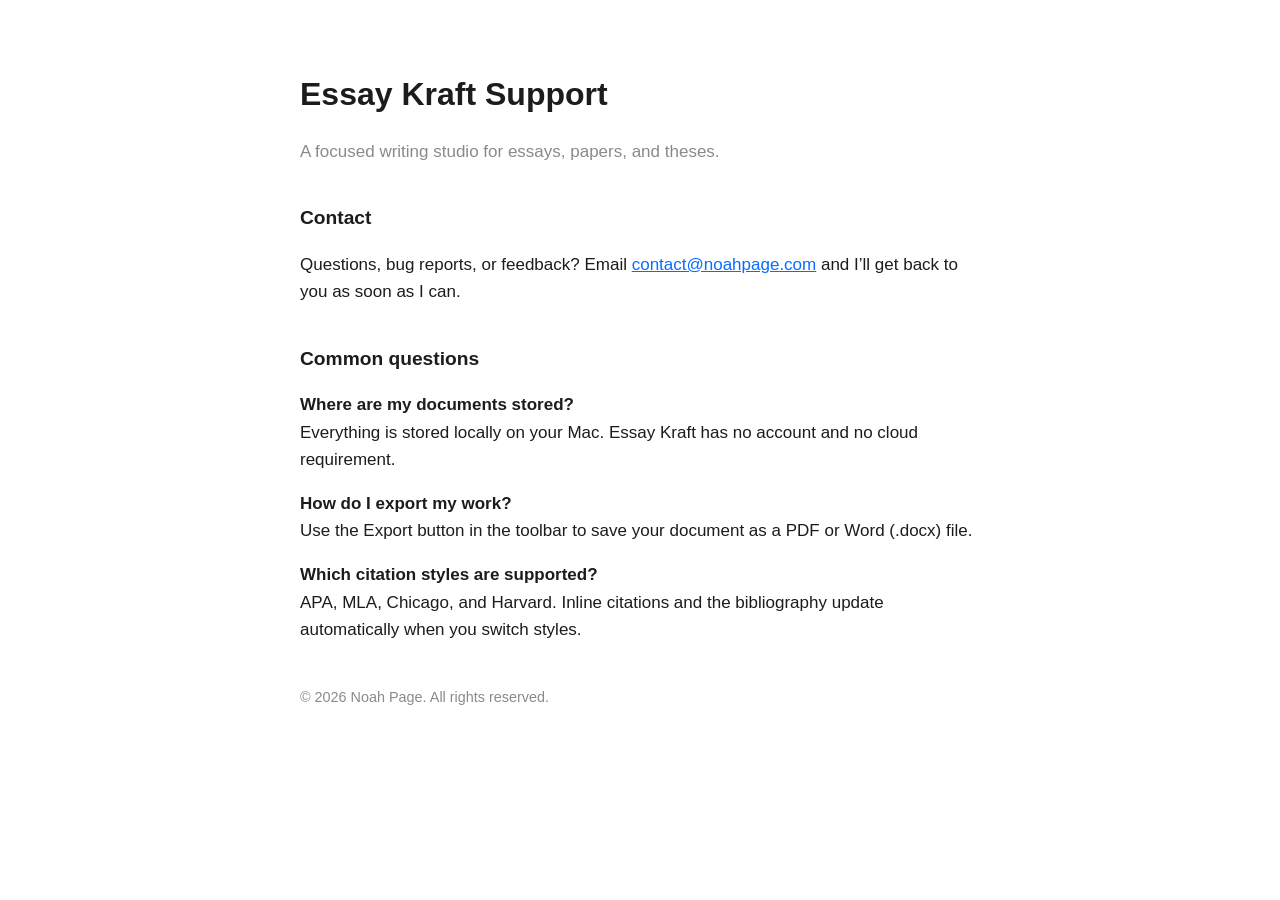
==== index.html @ b36d9c2e "Add files via upload" ====
<!doctype html>
<html lang="en">
<head>
<meta charset="utf-8">
<meta name="viewport" content="width=device-width, initial-scale=1">
<title>Essay Kraft Support</title>
<style>
  :root { color-scheme: light dark; }
  body {
    font: 17px/1.6 -apple-system, BlinkMacSystemFont, "Segoe UI", Roboto, Helvetica, Arial, sans-serif;
    max-width: 680px; margin: 0 auto; padding: 48px 24px; color: #1c1c1e;
  }
  @media (prefers-color-scheme: dark) { body { background: #1c1c1e; color: #f2f2f7; } a { color: #6db3ff; } }
  h1 { font-size: 2rem; margin-bottom: 0.25em; }
  h2 { font-size: 1.2rem; margin-top: 2em; }
  .muted { color: #8a8a8e; }
  a { color: #0a6cff; }
  footer { margin-top: 3em; font-size: 0.9rem; color: #8a8a8e; }
</style>
</head>
<body>
  <h1>Essay Kraft Support</h1>
  <p class="muted">A focused writing studio for essays, papers, and theses.</p>

  <h2>Contact</h2>
  <p>Questions, bug reports, or feedback? Email
    <a href="mailto:contact@noahpage.com">contact@noahpage.com</a>
    and I’ll get back to you as soon as I can.</p>

  <h2>Common questions</h2>
  <p><strong>Where are my documents stored?</strong><br>
    Everything is stored locally on your Mac. Essay Kraft has no account and no cloud requirement.</p>
  <p><strong>How do I export my work?</strong><br>
    Use the Export button in the toolbar to save your document as a PDF or Word (.docx) file.</p>
  <p><strong>Which citation styles are supported?</strong><br>
    APA, MLA, Chicago, and Harvard. Inline citations and the bibliography update automatically when you switch styles.</p>

  <footer>
    © 2026 Noah Page. All rights reserved.
  </footer>
</body>
</html>
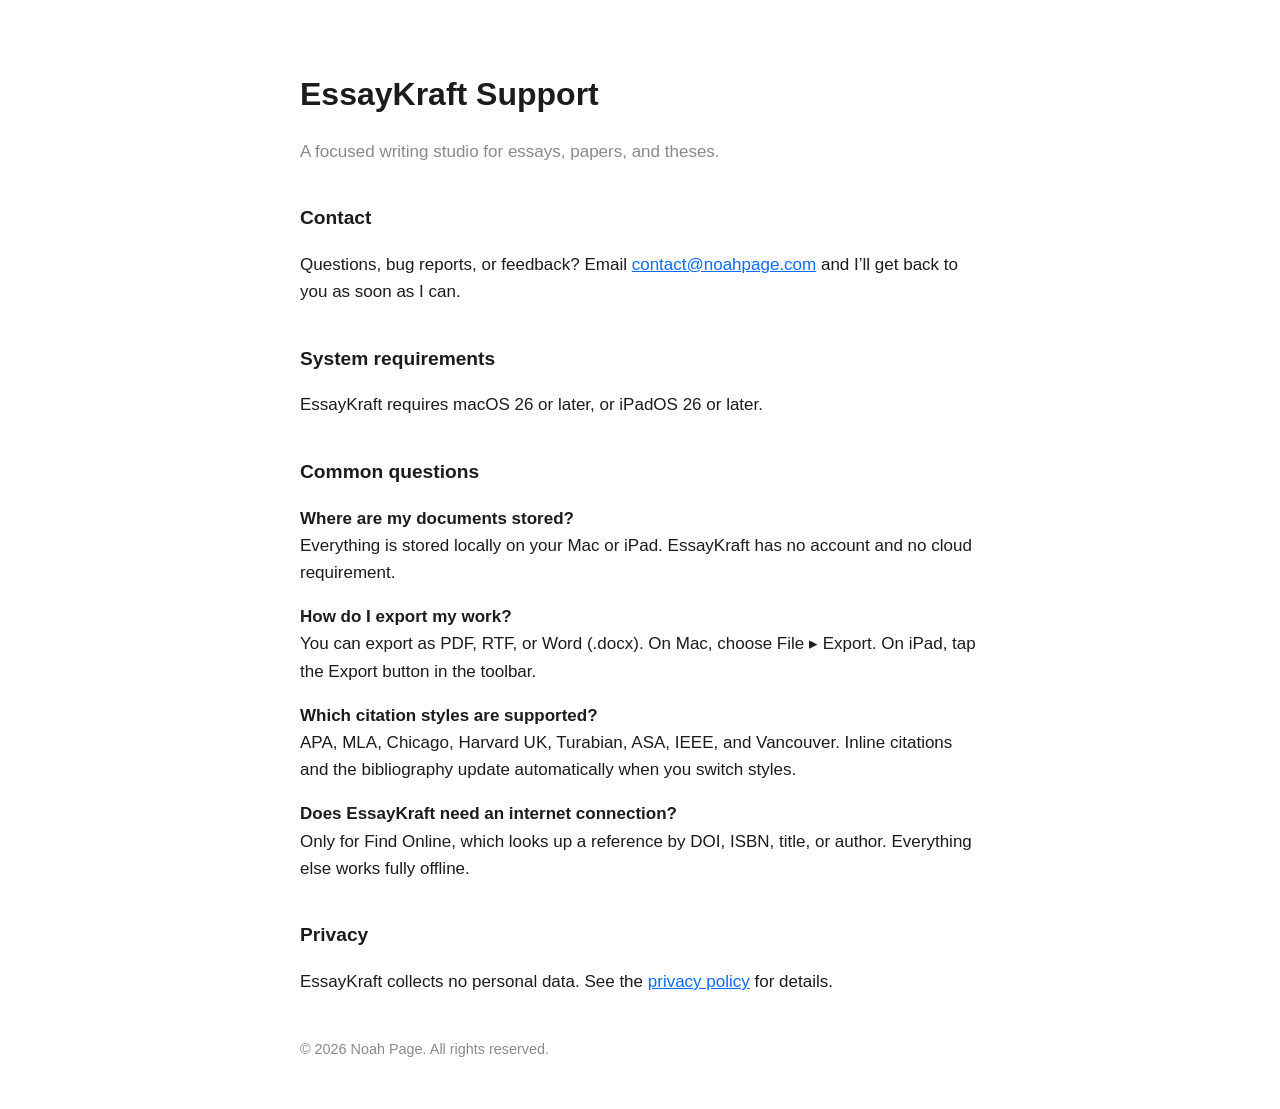
==== commit fe14a7cf: "Update index.html" ====
--- a/index.html
+++ b/index.html
@@ -3,7 +3,7 @@
 <head>
 <meta charset="utf-8">
 <meta name="viewport" content="width=device-width, initial-scale=1">
-<title>Essay Kraft Support</title>
+<title>EssayKraft Support</title>
 <style>
   :root { color-scheme: light dark; }
   body {
@@ -19,7 +19,7 @@
 </style>
 </head>
 <body>
-  <h1>Essay Kraft Support</h1>
+  <h1>EssayKraft Support</h1>
   <p class="muted">A focused writing studio for essays, papers, and theses.</p>
 
   <h2>Contact</h2>
@@ -27,13 +27,26 @@
     <a href="mailto:contact@noahpage.com">contact@noahpage.com</a>
     and I’ll get back to you as soon as I can.</p>
 
+  <h2>System requirements</h2>
+  <p>EssayKraft requires macOS 26 or later, or iPadOS 26 or later.</p>
+
   <h2>Common questions</h2>
   <p><strong>Where are my documents stored?</strong><br>
-    Everything is stored locally on your Mac. Essay Kraft has no account and no cloud requirement.</p>
+    Everything is stored locally on your Mac or iPad. EssayKraft has no account and no
+    cloud requirement.</p>
   <p><strong>How do I export my work?</strong><br>
-    Use the Export button in the toolbar to save your document as a PDF or Word (.docx) file.</p>
+    You can export as PDF, RTF, or Word (.docx). On Mac, choose File ▸ Export.
+    On iPad, tap the Export button in the toolbar.</p>
   <p><strong>Which citation styles are supported?</strong><br>
-    APA, MLA, Chicago, and Harvard. Inline citations and the bibliography update automatically when you switch styles.</p>
+    APA, MLA, Chicago, Harvard UK, Turabian, ASA, IEEE, and Vancouver. Inline citations
+    and the bibliography update automatically when you switch styles.</p>
+  <p><strong>Does EssayKraft need an internet connection?</strong><br>
+    Only for Find Online, which looks up a reference by DOI, ISBN, title, or author.
+    Everything else works fully offline.</p>
+
+  <h2>Privacy</h2>
+  <p>EssayKraft collects no personal data. See the
+    <a href="privacy.html">privacy policy</a> for details.</p>
 
   <footer>
     © 2026 Noah Page. All rights reserved.
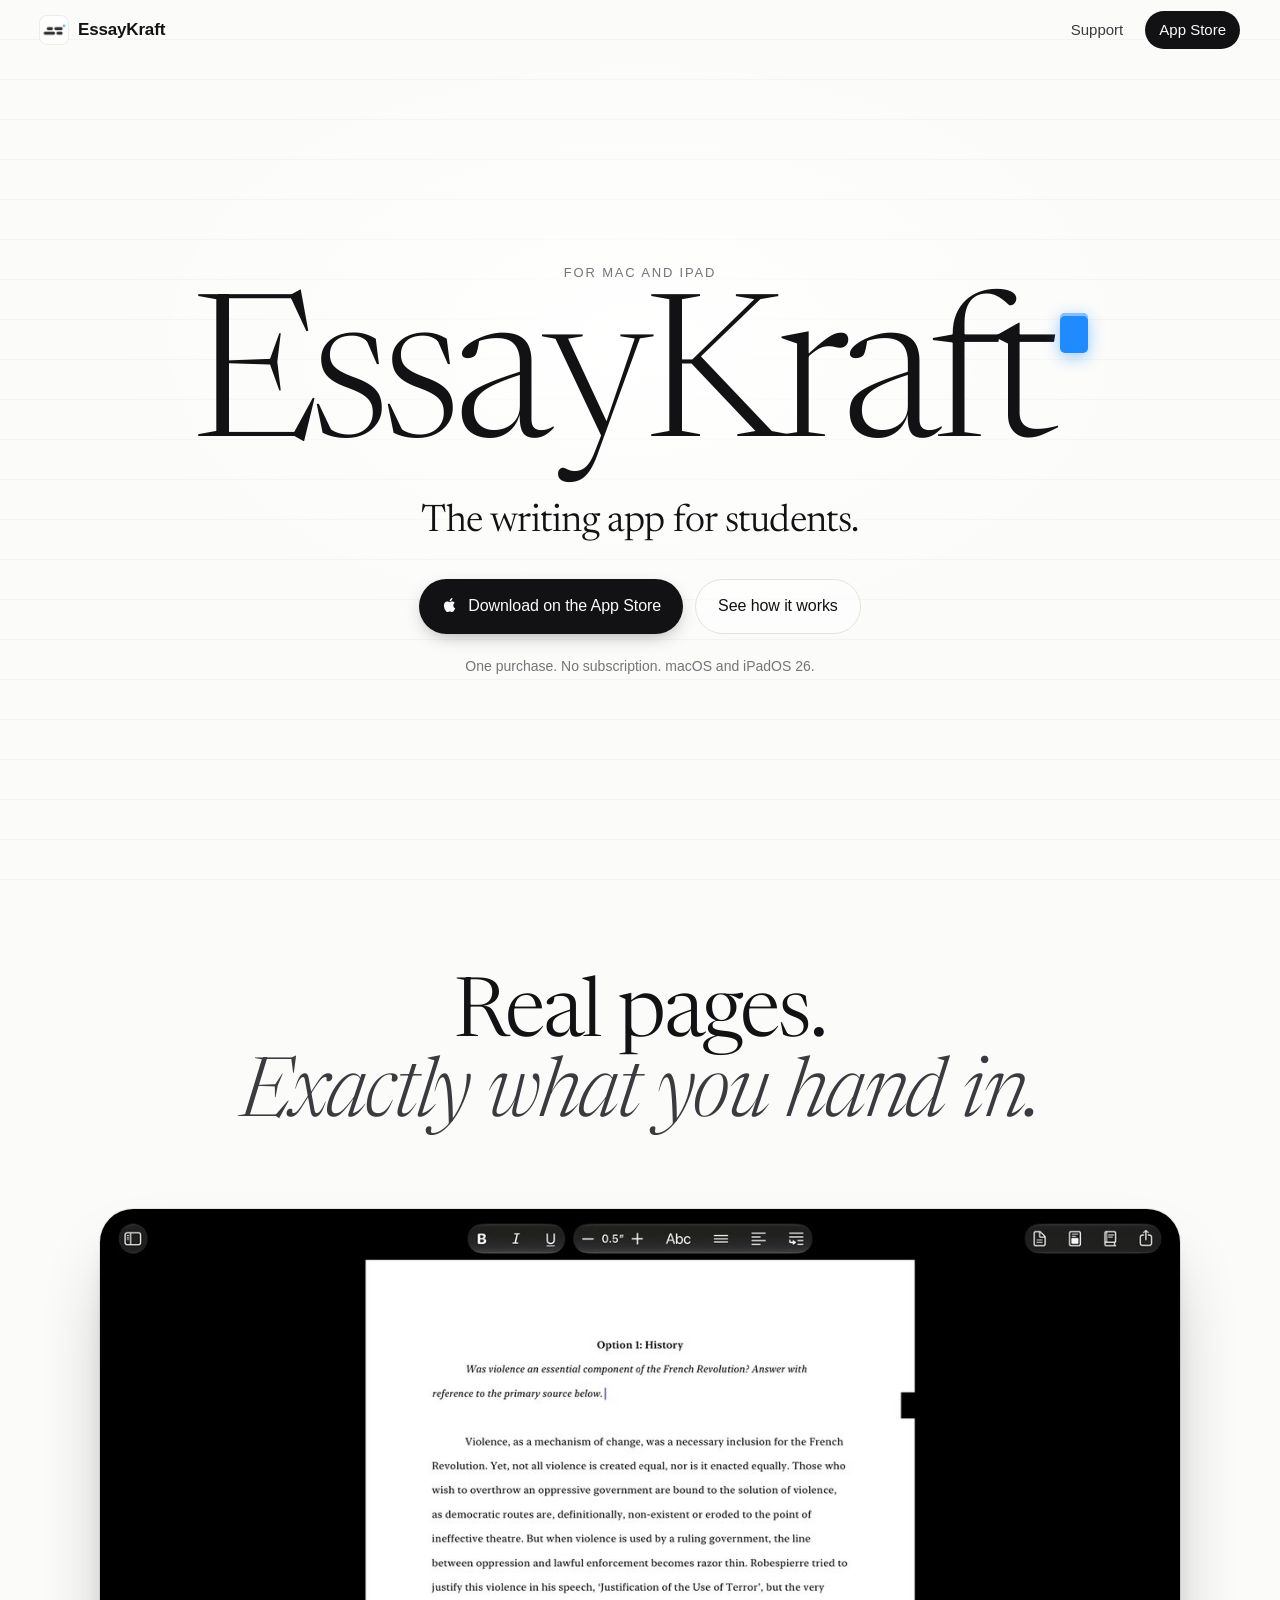
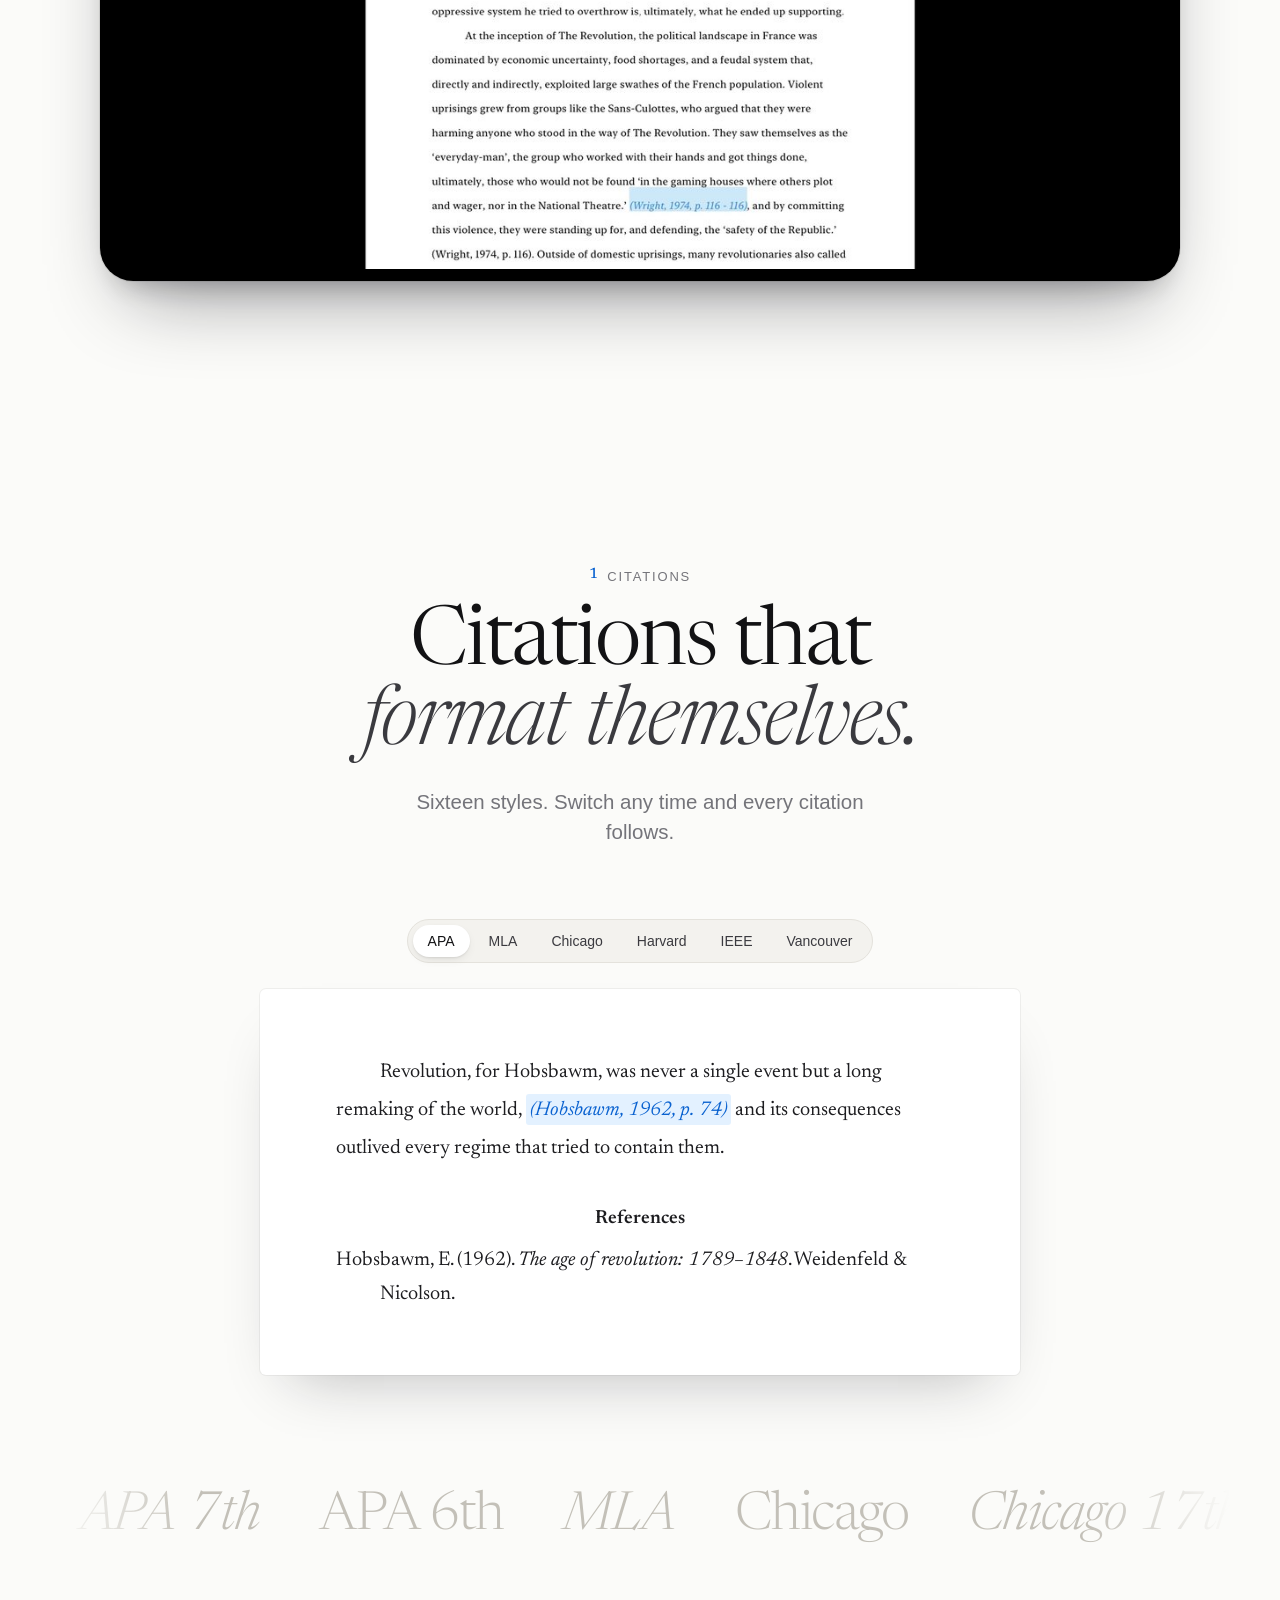
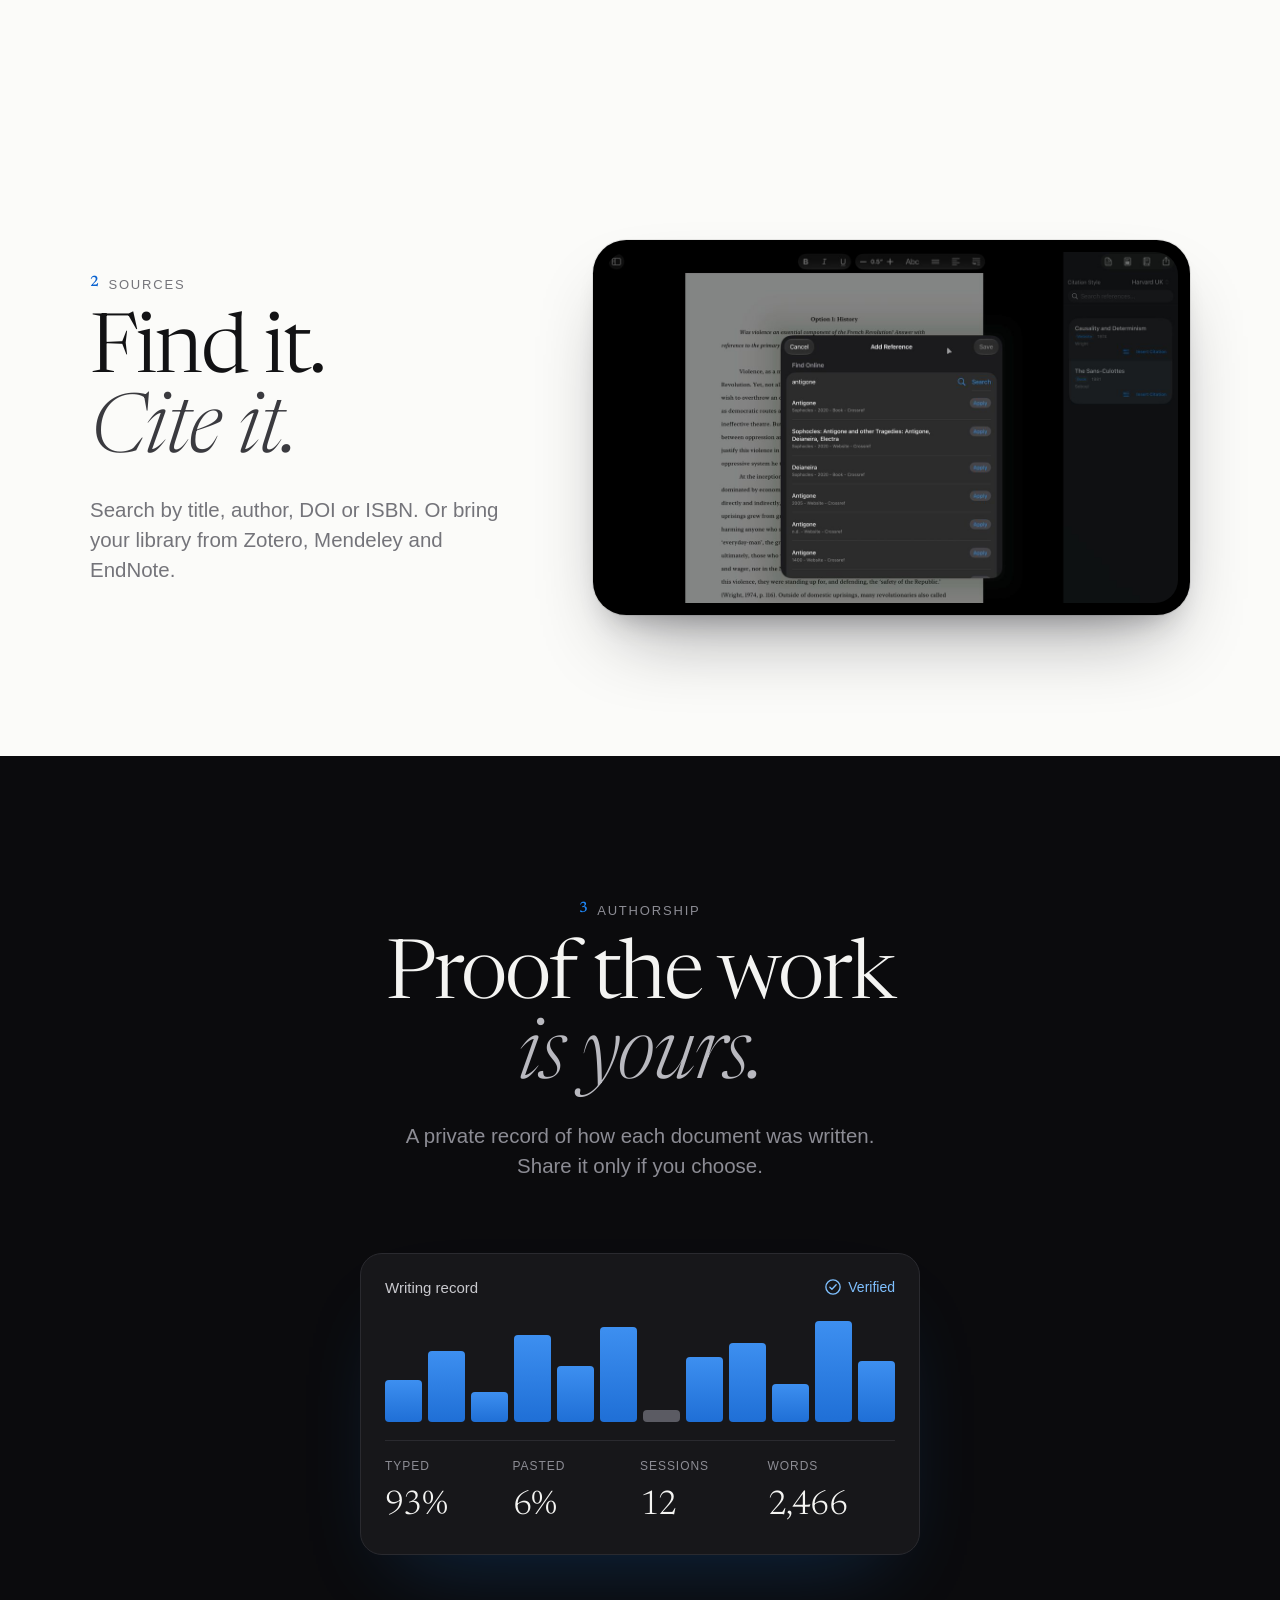
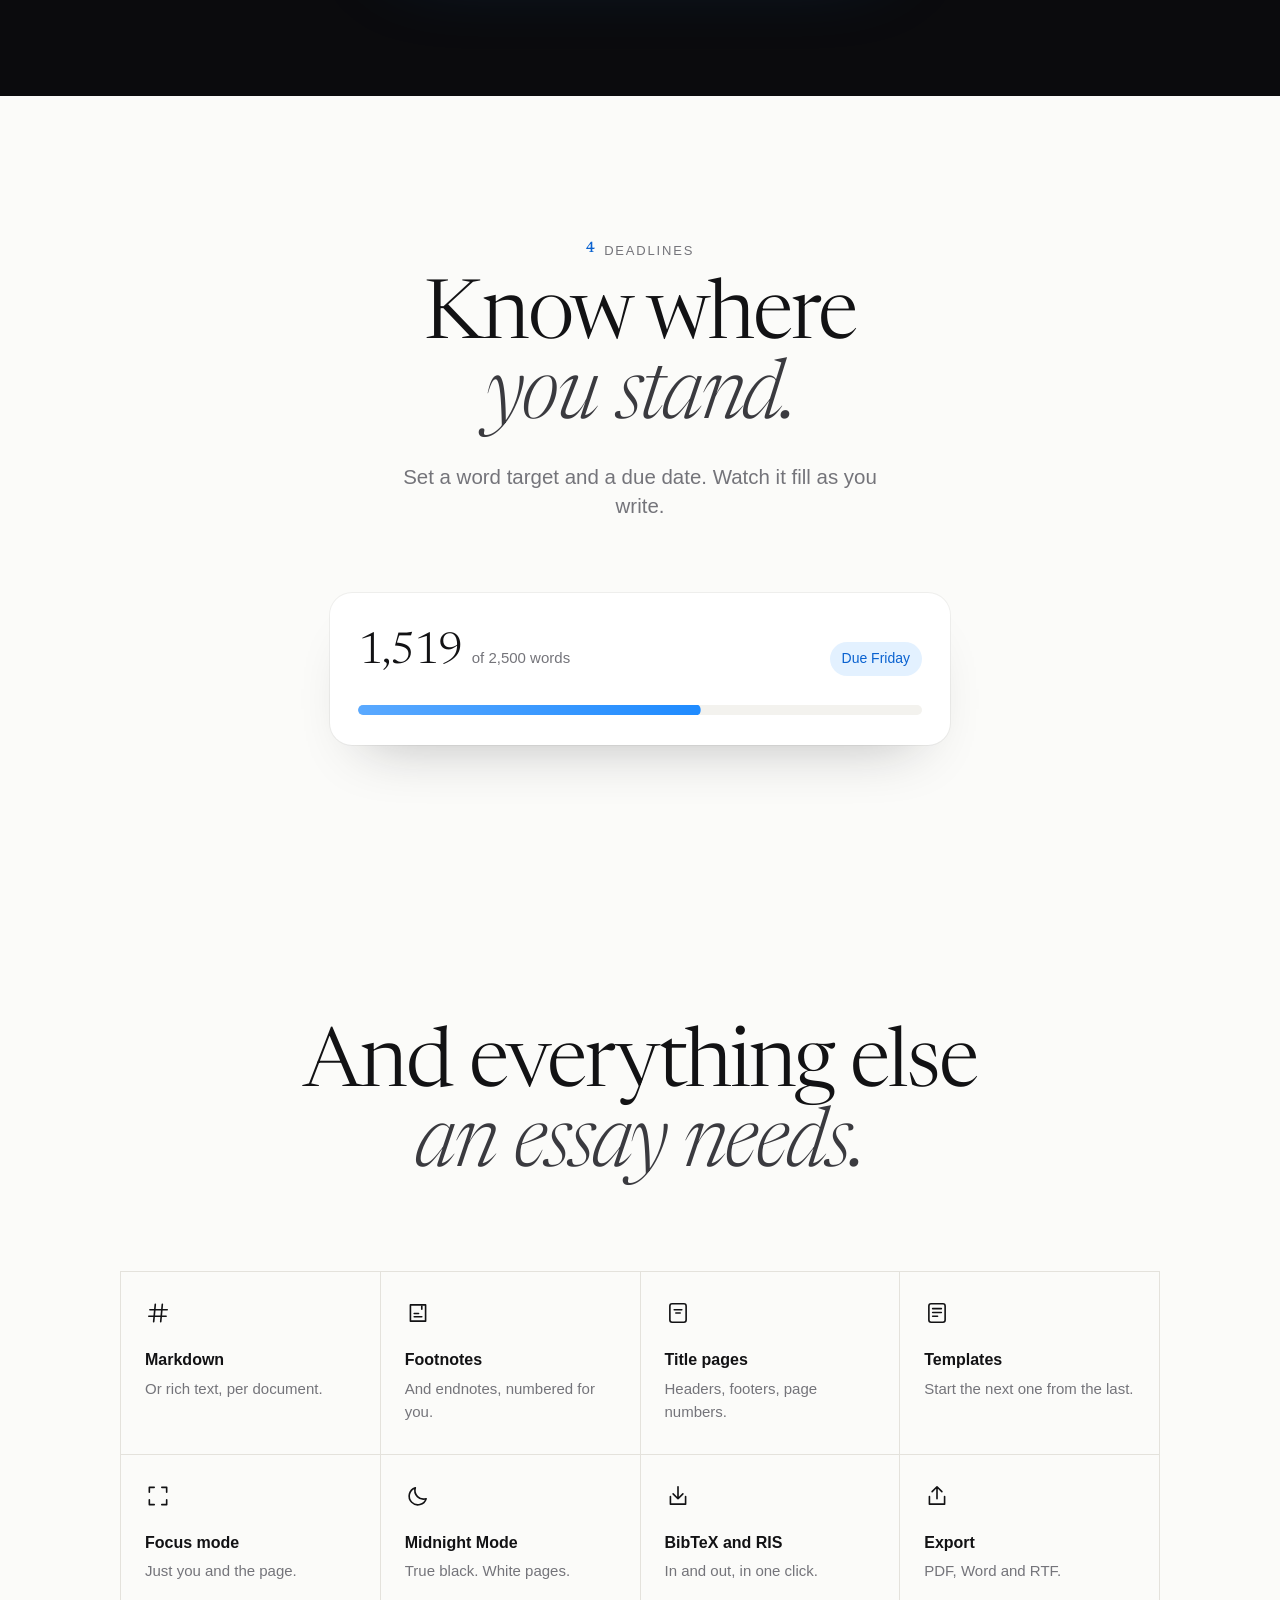
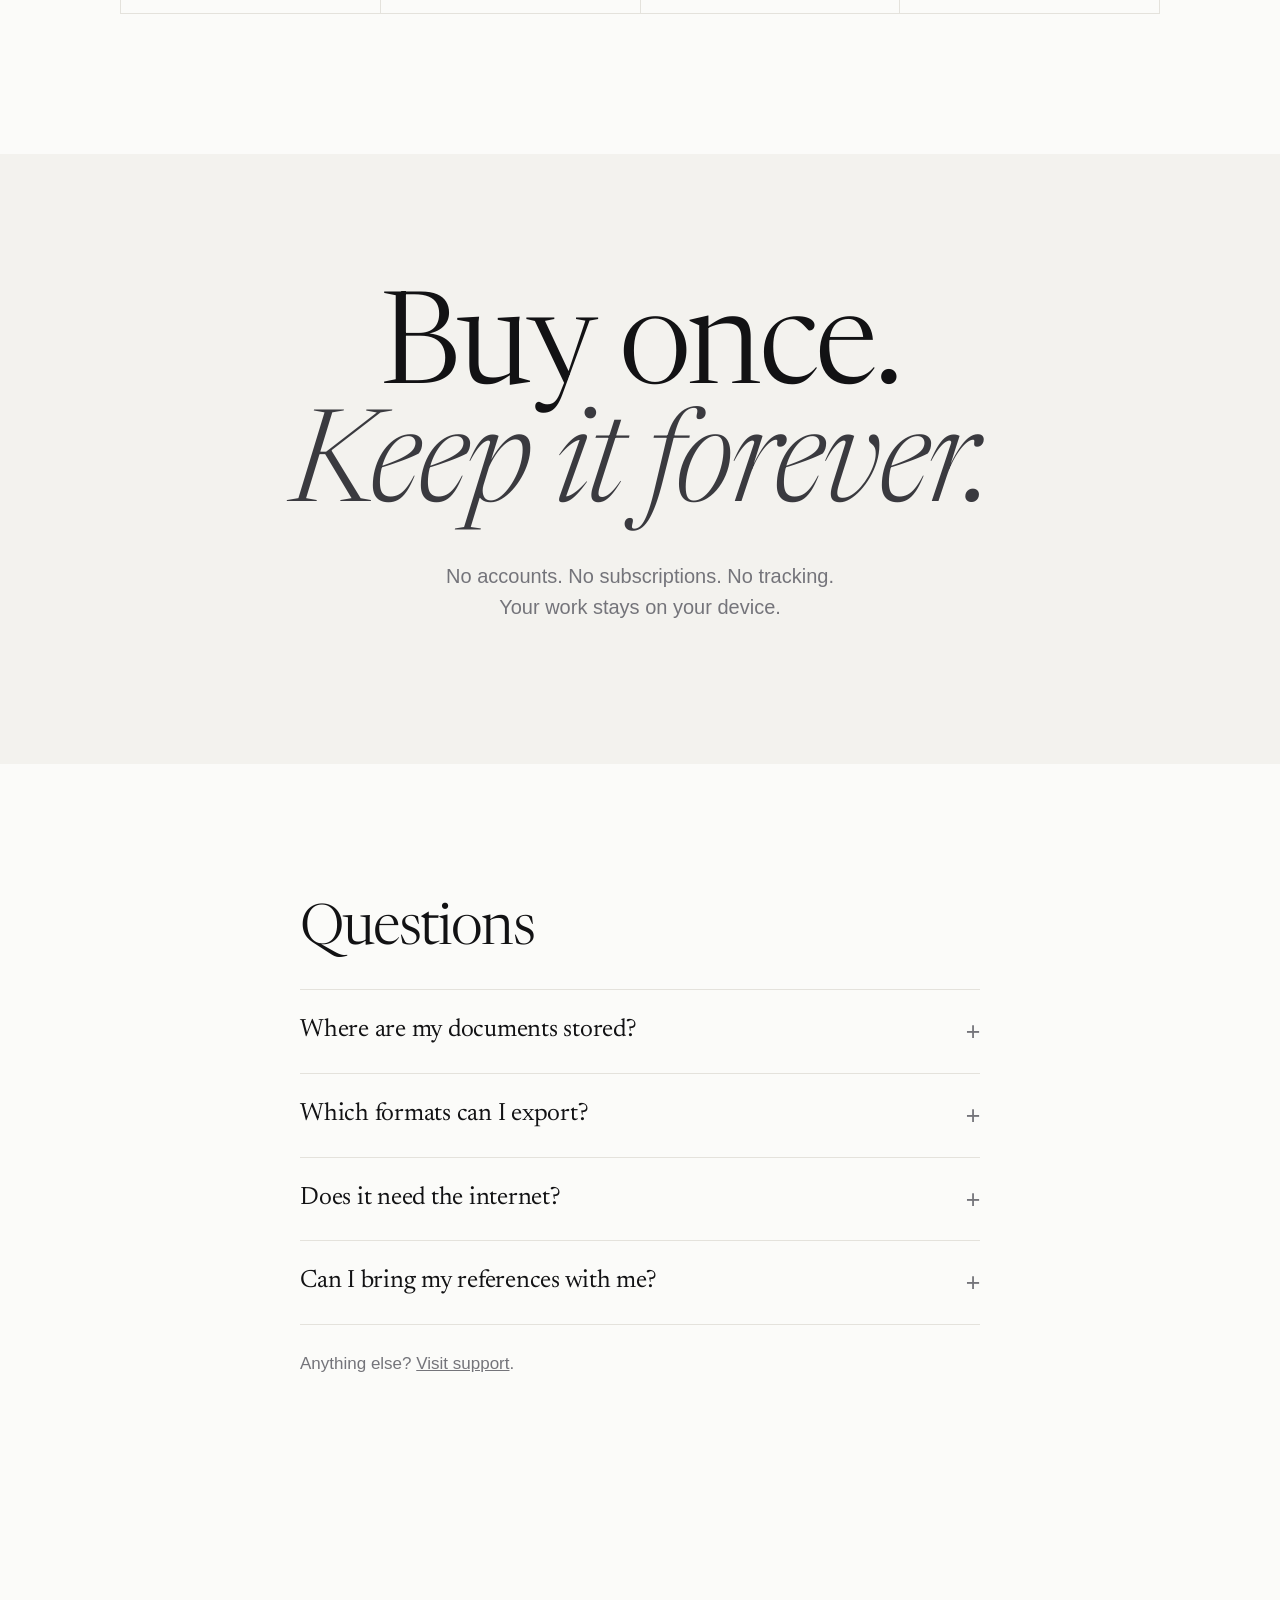
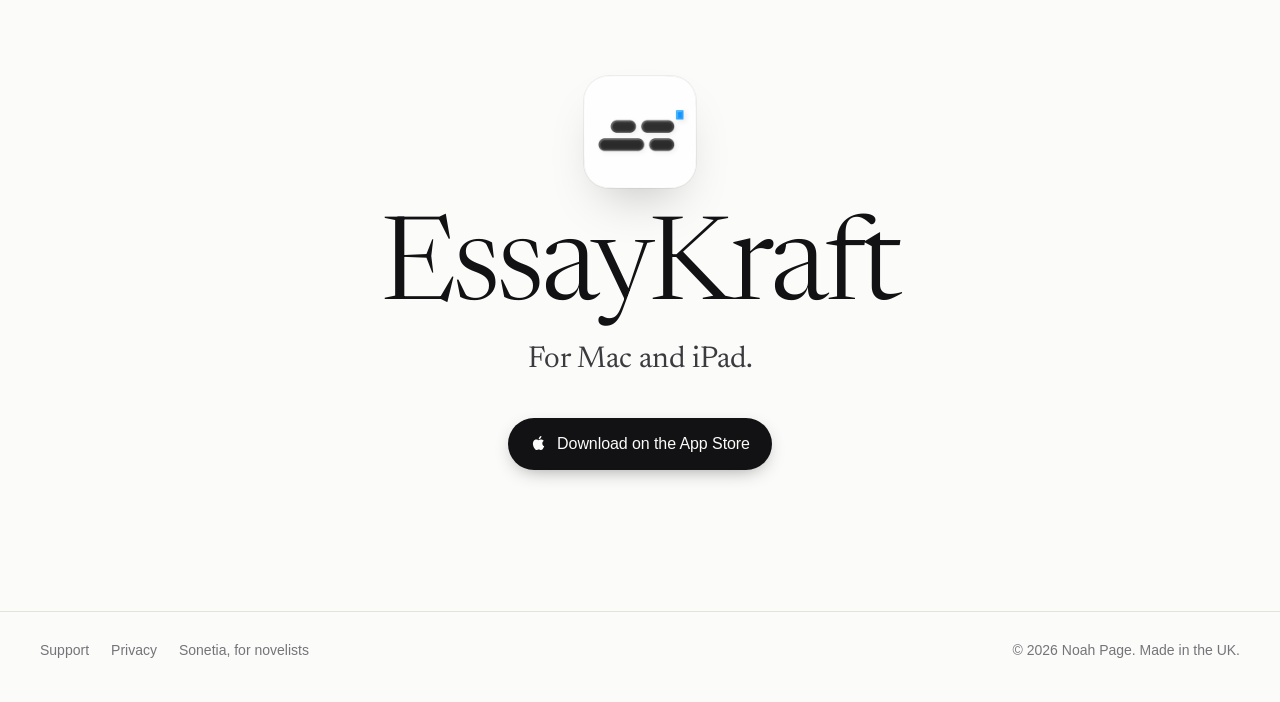
==== commit 0e7e01ac: "Redesign the site: a homepage for EssayKraft, with support and privacy alongside A sibling to soneti" ====
--- a/index.html
+++ b/index.html
@@ -1,55 +1,175 @@
 <!doctype html>
-<html lang="en">
+<html lang="en-GB" class="no-js">
 <head>
-<meta charset="utf-8">
-<meta name="viewport" content="width=device-width, initial-scale=1">
-<title>EssayKraft Support</title>
-<style>
-  :root { color-scheme: light dark; }
-  body {
-    font: 17px/1.6 -apple-system, BlinkMacSystemFont, "Segoe UI", Roboto, Helvetica, Arial, sans-serif;
-    max-width: 680px; margin: 0 auto; padding: 48px 24px; color: #1c1c1e;
-  }
-  @media (prefers-color-scheme: dark) { body { background: #1c1c1e; color: #f2f2f7; } a { color: #6db3ff; } }
-  h1 { font-size: 2rem; margin-bottom: 0.25em; }
-  h2 { font-size: 1.2rem; margin-top: 2em; }
-  .muted { color: #8a8a8e; }
-  a { color: #0a6cff; }
-  footer { margin-top: 3em; font-size: 0.9rem; color: #8a8a8e; }
-</style>
+<meta charset="utf-8"><meta name="viewport" content="width=device-width, initial-scale=1">
+<title>EssayKraft: the writing app for students</title>
+<meta name="description" content="EssayKraft is the writing app for students on Mac and iPad. Real pages, citations that format themselves in sixteen styles, and a private record that proves the work is yours. One purchase. No subscription.">
+<meta name="theme-color" content="#fbfbf9"><link rel="canonical" href="https://essaykraft.app/">
+<meta property="og:type" content="website"><meta property="og:title" content="EssayKraft: the writing app for students"><meta property="og:description" content="Real pages, citations that format themselves, and proof the work is yours. For Mac and iPad."><meta property="og:url" content="https://essaykraft.app/"><meta property="og:image" content="https://essaykraft.app/og.png"><meta property="og:image:width" content="1200"><meta property="og:image:height" content="630"><meta name="twitter:card" content="summary_large_image">
+<link rel="icon" href="favicon.png" type="image/png"><link rel="apple-touch-icon" href="apple-touch-icon.png">
+<link rel="preconnect" href="https://fonts.googleapis.com"><link rel="preconnect" href="https://fonts.gstatic.com" crossorigin><link href="https://fonts.googleapis.com/css2?family=Newsreader:ital,opsz,wght@0,6..72,200..800;1,6..72,200..800&display=swap" rel="stylesheet">
+<script>document.documentElement.className = "js";</script>
+<link rel="stylesheet" href="home.css?v=1"><script src="site.js?v=1" defer></script>
 </head>
 <body>
-  <h1>EssayKraft Support</h1>
-  <p class="muted">A focused writing studio for essays, papers, and theses.</p>
+<svg class="sprite" width="0" height="0" aria-hidden="true" focusable="false"><defs>
+  <symbol id="i-hash" viewBox="0 0 24 24"><path d="M9.5 4 8 20M16 4l-1.5 16M4.5 9h16M3.5 15h16"/></symbol>
+  <symbol id="i-note" viewBox="0 0 24 24"><path d="M5 4.5h14v15H5zM8.5 15.5h7M8.5 12.5h4"/><path d="M15.5 5.5v3"/></symbol>
+  <symbol id="i-template" viewBox="0 0 24 24"><rect x="4.5" y="3.5" width="15" height="17" rx="2"/><path d="M8 8h8M8 11.5h8M8 15h4.5"/></symbol>
+  <symbol id="i-focus" viewBox="0 0 24 24"><path d="M4 8.5V4h4.5M15.5 4H20v4.5M20 15.5V20h-4.5M8.5 20H4v-4.5"/></symbol>
+  <symbol id="i-export" viewBox="0 0 24 24"><path d="M12 14.5V3.5M7.5 8 12 3.5 16.5 8M5 12.5v7h14v-7"/></symbol>
+  <symbol id="i-import" viewBox="0 0 24 24"><path d="M12 3.5v11M7.5 10l4.5 4.5 4.5-4.5M5 12.5v7h14v-7"/></symbol>
+  <symbol id="i-title" viewBox="0 0 24 24"><rect x="4.5" y="3.5" width="15" height="17" rx="2"/><path d="M8.5 9h7M10 12h4"/></symbol>
+  <symbol id="i-moon" viewBox="0 0 24 24"><path d="M19.5 14.5A8 8 0 0 1 9.5 4.5a8 8 0 1 0 10 10z"/></symbol>
+  <symbol id="i-arrow" viewBox="0 0 24 24"><path d="M4.5 12h14M13 6.5l5.5 5.5-5.5 5.5"/></symbol>
+  <symbol id="i-apple" viewBox="0 0 24 24"><path class="f" d="M16.4 12.6c0-2.3 1.9-3.4 2-3.5-1.1-1.6-2.8-1.8-3.4-1.8-1.4-.1-2.8.9-3.5.9-.7 0-1.9-.9-3.1-.8-1.6 0-3 .9-3.8 2.3-1.6 2.8-.4 7 1.2 9.2.8 1.1 1.7 2.4 2.9 2.3 1.2 0 1.6-.7 3-.7s1.8.7 3.1.7c1.3 0 2.1-1.1 2.8-2.3.9-1.3 1.3-2.5 1.3-2.6 0 0-2.5-1-2.5-3.7zM14.2 5.8c.6-.8 1.1-1.9 1-3-.9 0-2.1.6-2.7 1.4-.6.7-1.1 1.8-1 2.8 1 .1 2.1-.5 2.7-1.2z"/></symbol>
+</defs></svg>
+<a class="skip" href="#main">Skip to content</a>
 
-  <h2>Contact</h2>
-  <p>Questions, bug reports, or feedback? Email
-    <a href="mailto:contact@noahpage.com">contact@noahpage.com</a>
-    and I’ll get back to you as soon as I can.</p>
+<header class="bar">
+  <a class="brand" href="./" aria-label="EssayKraft home"><img src="icon.png" width="28" height="28" alt=""><span>EssayKraft</span></a>
+  <nav aria-label="Site">
+    <a href="support.html">Support</a>
+    <a class="pill" href="https://apps.apple.com/app/id6789774290">App Store</a>
+  </nav>
+</header>
 
-  <h2>System requirements</h2>
-  <p>EssayKraft requires macOS 26 or later, or iPadOS 26 or later.</p>
+<main id="main">
+  <section class="hero" aria-labelledby="title">
+    <p class="eyebrow rise" style="--d:0">For Mac and iPad</p>
+    <h1 id="title" class="wordmark" aria-label="EssayKraft"><span class="letters" aria-hidden="true">EssayKraft</span><span class="caret" aria-hidden="true"></span></h1>
+    <p class="lede rise" style="--d:5">The writing app for students.</p>
+    <div class="actions rise" style="--d:6">
+      <a class="button dark" href="https://apps.apple.com/app/id6789774290"><svg class="glyph"><use href="#i-apple"/></svg>Download on the App Store</a>
+      <a class="button ghost" href="#pages">See how it works</a>
+    </div>
+    <p class="fine rise" style="--d:7">One purchase. No subscription. macOS and iPadOS 26.</p>
+  </section>
 
-  <h2>Common questions</h2>
-  <p><strong>Where are my documents stored?</strong><br>
-    Everything is stored locally on your Mac or iPad. EssayKraft has no account and no
-    cloud requirement.</p>
-  <p><strong>How do I export my work?</strong><br>
-    You can export as PDF, RTF, or Word (.docx). On Mac, choose File ▸ Export.
-    On iPad, tap the Export button in the toolbar.</p>
-  <p><strong>Which citation styles are supported?</strong><br>
-    APA, MLA, Chicago, Harvard UK, Turabian, ASA, IEEE, and Vancouver. Inline citations
-    and the bibliography update automatically when you switch styles.</p>
-  <p><strong>Does EssayKraft need an internet connection?</strong><br>
-    Only for Find Online, which looks up a reference by DOI, ISBN, title, or author.
-    Everything else works fully offline.</p>
+  <section class="showcase" id="pages" aria-labelledby="pages-title">
+    <h2 id="pages-title" class="reveal">Real pages.<br><em>Exactly what you hand in.</em></h2>
+    <figure class="device grow">
+      <img src="media/editor.jpg" srcset="media/editor-small.jpg 1200w, media/editor.jpg 2400w" sizes="(max-width: 1100px) 94vw, 1080px" width="2400" height="1472" alt="An essay open in EssayKraft on iPad, with a highlighted inline citation on the page">
+    </figure>
+  </section>
 
-  <h2>Privacy</h2>
-  <p>EssayKraft collects no personal data. See the
-    <a href="privacy.html">privacy policy</a> for details.</p>
+  <section class="feature" id="citations" aria-labelledby="cite-title">
+    <div class="head reveal">
+      <p class="mark"><sup>1</sup> Citations</p>
+      <h2 id="cite-title">Citations that<br><em>format themselves.</em></h2>
+      <p>Sixteen styles. Switch any time and every citation follows.</p>
+    </div>
+    <div class="cite-model reveal" data-model="cite">
+      <div class="styles" role="group" aria-label="Citation style">
+        <button type="button" aria-pressed="true" data-style="apa">APA</button>
+        <button type="button" aria-pressed="false" data-style="mla">MLA</button>
+        <button type="button" aria-pressed="false" data-style="chicago">Chicago</button>
+        <button type="button" aria-pressed="false" data-style="harvard">Harvard</button>
+        <button type="button" aria-pressed="false" data-style="ieee">IEEE</button>
+        <button type="button" aria-pressed="false" data-style="vancouver">Vancouver</button>
+      </div>
+      <article class="paper">
+        <p class="body">Revolution, for Hobsbawm, was never a single event but a long remaking of the world, <span class="cite" data-slot="cite">(Hobsbawm, 1962, p. 74)</span> and its consequences outlived every regime that tried to contain them.</p>
+        <p class="refs-label">References</p>
+        <p class="ref" data-slot="ref">Hobsbawm, E. (1962). <i>The age of revolution: 1789–1848</i>. Weidenfeld &amp; Nicolson.</p>
+      </article>
+    </div>
+    <div class="marquee" aria-label="All sixteen citation styles">
+      <div class="track">
+        <span>APA 7th</span><span>APA 6th</span><span>MLA</span><span>Chicago</span><span>Chicago 17th</span><span>Harvard</span><span>Elsevier Harvard</span><span>SAGE Harvard</span><span>Turabian</span><span>ASA</span><span>APSA</span><span>IEEE</span><span>ACM</span><span>CSE</span><span>Vancouver</span><span>Springer</span>
+        <span aria-hidden="true">APA 7th</span><span aria-hidden="true">APA 6th</span><span aria-hidden="true">MLA</span><span aria-hidden="true">Chicago</span><span aria-hidden="true">Chicago 17th</span><span aria-hidden="true">Harvard</span><span aria-hidden="true">Elsevier Harvard</span><span aria-hidden="true">SAGE Harvard</span><span aria-hidden="true">Turabian</span><span aria-hidden="true">ASA</span><span aria-hidden="true">APSA</span><span aria-hidden="true">IEEE</span><span aria-hidden="true">ACM</span><span aria-hidden="true">CSE</span><span aria-hidden="true">Vancouver</span><span aria-hidden="true">Springer</span>
+      </div>
+    </div>
+  </section>
 
-  <footer>
-    © 2026 Noah Page. All rights reserved.
-  </footer>
+  <section class="feature split" id="sources" aria-labelledby="sources-title">
+    <div class="head reveal">
+      <p class="mark"><sup>2</sup> Sources</p>
+      <h2 id="sources-title">Find it.<br><em>Cite it.</em></h2>
+      <p>Search by title, author, DOI or ISBN. Or bring your library from Zotero, Mendeley and EndNote.</p>
+    </div>
+    <figure class="device reveal">
+      <img src="media/find-online.jpg" srcset="media/find-online-small.jpg 1200w, media/find-online.jpg 2400w" sizes="(max-width: 900px) 94vw, 720px" width="2400" height="1472" alt="EssayKraft’s Find Online search showing results for Antigone, with saved references in the sidebar" loading="lazy">
+    </figure>
+  </section>
+
+  <section class="feature dark" id="authorship" aria-labelledby="auth-title">
+    <div class="head reveal">
+      <p class="mark"><sup>3</sup> Authorship</p>
+      <h2 id="auth-title">Proof the work<br><em>is yours.</em></h2>
+      <p>A private record of how each document was written. Share it only if you choose.</p>
+    </div>
+    <div class="record reveal" data-model="record" aria-label="An example writing record">
+      <div class="record-top">
+        <span>Writing record</span>
+        <span class="seal"><svg viewBox="0 0 24 24" aria-hidden="true"><circle cx="12" cy="12" r="9.5"/><path d="M7.8 12.3l2.8 2.8 5.6-6"/></svg>Verified</span>
+      </div>
+      <div class="sessions" aria-hidden="true">
+        <i style="--h:.42"></i><i style="--h:.7"></i><i style="--h:.3"></i><i style="--h:.86"></i><i style="--h:.55"></i><i style="--h:.94"></i><i class="paste" style="--h:.12"></i><i style="--h:.64"></i><i style="--h:.78"></i><i style="--h:.38"></i><i style="--h:1"></i><i style="--h:.6"></i>
+      </div>
+      <dl class="stats">
+        <div><dt>Typed</dt><dd><span data-count="94">94</span>%</dd></div>
+        <div><dt>Pasted</dt><dd><span data-count="6">6</span>%</dd></div>
+        <div><dt>Sessions</dt><dd><span data-count="12">12</span></dd></div>
+        <div><dt>Words</dt><dd><span data-count="2486" data-format="thousands">2,486</span></dd></div>
+      </dl>
+    </div>
+  </section>
+
+  <section class="feature" id="targets" aria-labelledby="target-title">
+    <div class="head reveal">
+      <p class="mark"><sup>4</sup> Deadlines</p>
+      <h2 id="target-title">Know where<br><em>you stand.</em></h2>
+      <p>Set a word target and a due date. Watch it fill as you write.</p>
+    </div>
+    <div class="target reveal" data-model="target">
+      <div class="target-row">
+        <span class="count"><span data-words>1,850</span> <small>of 2,500 words</small></span>
+        <span class="due">Due Friday</span>
+      </div>
+      <div class="meter" aria-hidden="true"><b></b></div>
+    </div>
+  </section>
+
+  <section class="more" aria-labelledby="more-title">
+    <h2 id="more-title" class="reveal">And everything else<br><em>an essay needs.</em></h2>
+    <ul class="grid">
+      <li class="reveal"><svg><use href="#i-hash"/></svg><b>Markdown</b><span>Or rich text, per document.</span></li>
+      <li class="reveal"><svg><use href="#i-note"/></svg><b>Footnotes</b><span>And endnotes, numbered for you.</span></li>
+      <li class="reveal"><svg><use href="#i-title"/></svg><b>Title pages</b><span>Headers, footers, page numbers.</span></li>
+      <li class="reveal"><svg><use href="#i-template"/></svg><b>Templates</b><span>Start the next one from the last.</span></li>
+      <li class="reveal"><svg><use href="#i-focus"/></svg><b>Focus mode</b><span>Just you and the page.</span></li>
+      <li class="reveal"><svg><use href="#i-moon"/></svg><b>Midnight Mode</b><span>True black. White pages.</span></li>
+      <li class="reveal"><svg><use href="#i-import"/></svg><b>BibTeX and RIS</b><span>In and out, in one click.</span></li>
+      <li class="reveal"><svg><use href="#i-export"/></svg><b>Export</b><span>PDF, Word and RTF.</span></li>
+    </ul>
+  </section>
+
+  <section class="price" aria-labelledby="price-title">
+    <h2 id="price-title" class="reveal">Buy once.<br><em>Keep it forever.</em></h2>
+    <p class="reveal">No accounts. No subscriptions. No tracking.<br>Your work stays on your device.</p>
+  </section>
+
+  <section class="questions" aria-labelledby="questions-title">
+    <h2 id="questions-title" class="reveal">Questions</h2>
+    <details class="reveal"><summary>Where are my documents stored?</summary><p>On your Mac or iPad. There’s no account and no cloud requirement.</p></details>
+    <details class="reveal"><summary>Which formats can I export?</summary><p>PDF, Word (.docx) and RTF. You can also print, and import .docx and .rtf files.</p></details>
+    <details class="reveal"><summary>Does it need the internet?</summary><p>Only for Find Online, which looks up a source by title, author, DOI or ISBN. Everything else works offline.</p></details>
+    <details class="reveal"><summary>Can I bring my references with me?</summary><p>Yes. Import BibTeX or RIS from Zotero, Mendeley, EndNote or journal sites, and export them back out.</p></details>
+    <p class="more-help reveal">Anything else? <a href="support.html">Visit support</a>.</p>
+  </section>
+
+  <section class="cta" aria-labelledby="cta-title">
+    <img class="reveal" src="icon.png" width="112" height="112" alt="">
+    <h2 id="cta-title" class="reveal">EssayKraft</h2>
+    <p class="reveal">For Mac and iPad.</p>
+    <a class="button dark reveal" href="https://apps.apple.com/app/id6789774290"><svg class="glyph"><use href="#i-apple"/></svg>Download on the App Store</a>
+  </section>
+</main>
+
+<footer class="foot">
+  <nav aria-label="Footer"><a href="support.html">Support</a><a href="privacy.html">Privacy</a><a href="https://sonetia.co.uk">Sonetia, for novelists</a></nav>
+  <p>© 2026 Noah Page. Made in the UK.</p>
+</footer>
 </body>
 </html>
--- a/home.css
+++ b/home.css
@@ -0,0 +1,262 @@
+/* EssayKraft. Paper, ink and one blue caret. */
+:root {
+  --paper: #fbfbf9;
+  --paper-2: #f3f2ee;
+  --ink: #121214;
+  --ink-2: #3a3a3f;
+  --muted: #74747a;
+  --rule: #e4e2dc;
+  --blue: #1f8bff;
+  --blue-ink: #0a62d0;
+  --blue-wash: rgba(31, 139, 255, .12);
+  --night: #0b0b0d;
+  --night-2: #17171a;
+  --night-rule: #2a2a2f;
+  --serif: "Newsreader", "New York", "Iowan Old Style", Georgia, serif;
+  --sans: -apple-system, BlinkMacSystemFont, "SF Pro Text", "Segoe UI", Roboto, Helvetica, Arial, sans-serif;
+  --ease: cubic-bezier(.2, .7, .2, 1);
+  --gutter: clamp(16px, 4vw, 40px);
+  color-scheme: light;
+}
+
+*, *::before, *::after { box-sizing: border-box; }
+html { scroll-behavior: smooth; -webkit-text-size-adjust: 100%; }
+body {
+  margin: 0; background: var(--paper); color: var(--ink);
+  font: 17px/1.55 var(--sans); -webkit-font-smoothing: antialiased;
+  overflow-x: hidden;
+}
+img { max-width: 100%; height: auto; display: block; }
+a { color: inherit; }
+.sprite { position: absolute; width: 0; height: 0; overflow: hidden; }
+.skip { position: absolute; left: -9999px; top: 8px; background: var(--ink); color: var(--paper); padding: 8px 14px; border-radius: 8px; z-index: 50; }
+.skip:focus { left: 8px; }
+:focus-visible { outline: 2px solid var(--blue); outline-offset: 3px; border-radius: 6px; }
+
+h1, h2 { font-family: var(--serif); font-weight: 340; letter-spacing: -.025em; margin: 0; text-wrap: balance; }
+h2 { font-size: clamp(40px, 6.4vw, 84px); line-height: .98; font-variation-settings: "opsz" 72; }
+h2 em, .lede em { font-style: italic; font-weight: 300; color: var(--ink-2); }
+
+/* Bar */
+.bar {
+  position: fixed; inset: 0 0 auto; z-index: 20; height: 60px;
+  display: flex; align-items: center; justify-content: space-between;
+  padding: 0 var(--gutter);
+  transition: background .4s var(--ease), box-shadow .4s var(--ease);
+}
+.bar.scrolled { background: rgba(251, 251, 249, .78); backdrop-filter: saturate(1.6) blur(18px); -webkit-backdrop-filter: saturate(1.6) blur(18px); box-shadow: 0 1px 0 var(--rule); }
+.bar.on-dark { background: rgba(11, 11, 13, .72); box-shadow: 0 1px 0 var(--night-rule); color: #f4f4f2; }
+.bar.on-dark nav a { color: #c9c9ce; }
+.bar.on-dark nav a:hover { color: #fff; }
+.bar.on-dark .pill { background: #f4f4f2; color: var(--night) !important; }
+.brand { display: flex; align-items: center; gap: 10px; text-decoration: none; font-weight: 600; letter-spacing: -.01em; }
+.brand img { border-radius: 7px; box-shadow: 0 0 0 1px rgba(0,0,0,.06); }
+.bar nav { display: flex; align-items: center; gap: 22px; font-size: 15px; }
+.bar nav a { text-decoration: none; color: var(--ink-2); transition: color .2s; }
+.bar nav a:hover { color: var(--ink); }
+.bar .pill { background: var(--ink); color: var(--paper) !important; padding: 7px 14px; border-radius: 99px; transition: transform .3s var(--ease), background .2s; }
+.bar .pill:hover { background: #000; transform: translateY(-1px); }
+
+/* Buttons */
+.button {
+  display: inline-flex; align-items: center; gap: 9px;
+  padding: 14px 22px; border-radius: 99px; text-decoration: none;
+  font-size: 16px; font-weight: 500; letter-spacing: -.005em;
+  transition: transform .35s var(--ease), box-shadow .35s var(--ease), background .2s, border-color .2s;
+}
+.button.dark { background: var(--ink); color: var(--paper); box-shadow: 0 6px 20px -8px rgba(0,0,0,.45); }
+.button.dark:hover { transform: translateY(-2px); box-shadow: 0 14px 30px -12px rgba(0,0,0,.5); }
+.button.ghost { border: 1px solid var(--rule); color: var(--ink); background: rgba(255,255,255,.6); }
+.button.ghost:hover { border-color: #c9c6be; transform: translateY(-2px); }
+.glyph { width: 18px; height: 18px; fill: currentColor; margin-top: -2px; }
+
+/* Hero */
+.hero {
+  min-height: 100svh; display: flex; flex-direction: column; align-items: center; justify-content: center;
+  text-align: center; padding: 110px var(--gutter) 70px;
+  background:
+    radial-gradient(60% 50% at 50% 38%, #fff 0%, rgba(255,255,255,0) 70%),
+    repeating-linear-gradient(180deg, transparent 0 39px, rgba(18,18,20,.035) 39px 40px);
+}
+.eyebrow, .mark {
+  font-size: 13px; letter-spacing: .14em; text-transform: uppercase; color: var(--muted); margin: 0 0 18px; font-weight: 500;
+}
+.wordmark {
+  font-size: clamp(64px, 15.5vw, 212px); line-height: .9; font-weight: 300; letter-spacing: -.045em;
+  font-variation-settings: "opsz" 72; display: inline-flex; align-items: flex-start; margin: 0 0 22px;
+}
+.letters { display: inline-block; }
+.js .letters:not(.ready) { opacity: 0; }
+.letters .ch { display: inline-block; opacity: 0; transform: translateY(.18em); filter: blur(10px); animation: rise 1.1s var(--ease) forwards; animation-delay: calc(var(--i) * 45ms + 120ms); }
+.caret {
+  width: .14em; height: .2em; background: var(--blue); border-radius: .025em; margin: .06em 0 0 .06em;
+  box-shadow: 0 .02em .08em rgba(31,139,255,.45), inset 0 .015em 0 rgba(255,255,255,.45);
+  opacity: 0; animation: caret-in .5s var(--ease) .75s forwards, blink 1.15s steps(1) 1.6s infinite;
+}
+.lede { font-family: var(--serif); font-size: clamp(24px, 3.2vw, 38px); line-height: 1.15; letter-spacing: -.015em; margin: 0 0 34px; font-weight: 360; }
+.actions { display: flex; flex-wrap: wrap; gap: 12px; justify-content: center; }
+.fine { font-size: 14px; color: var(--muted); margin: 22px 0 0; }
+.rise { opacity: 0; transform: translateY(14px); filter: blur(6px); animation: rise 1s var(--ease) forwards; animation-delay: calc(var(--d) * 110ms + 300ms); }
+
+@keyframes rise { to { opacity: 1; transform: none; filter: none; } }
+@keyframes caret-in { from { opacity: 0; transform: scaleY(.3); } to { opacity: 1; transform: none; } }
+@keyframes blink { 0%, 55% { opacity: 1; } 56%, 100% { opacity: 0; } }
+
+/* Reveal on scroll */
+.reveal { opacity: 0; transform: translateY(26px); filter: blur(8px); transition: opacity 1s var(--ease), transform 1.1s var(--ease), filter 1s var(--ease); transition-delay: var(--stagger, 0s); }
+.reveal.in { opacity: 1; transform: none; filter: none; }
+.no-js .reveal { opacity: 1; transform: none; filter: none; }
+
+/* Showcase */
+section { padding: clamp(88px, 11vw, 150px) var(--gutter); }
+.showcase { text-align: center; padding-top: clamp(40px, 6vw, 80px); }
+.showcase h2 { margin-bottom: clamp(40px, 6vw, 72px); }
+.device {
+  margin: 0 auto; max-width: 1080px; background: #000; padding: clamp(6px, 1vw, 12px);
+  border-radius: clamp(18px, 2.6vw, 34px); overflow: hidden;
+  box-shadow: 0 0 0 1px rgba(0,0,0,.08), 0 40px 80px -30px rgba(10,10,20,.45), 0 18px 30px -18px rgba(10,10,20,.3);
+}
+.device img { border-radius: clamp(12px, 1.8vw, 24px); }
+@supports (animation-timeline: view()) {
+  .grow { animation: grow linear both; animation-timeline: view(); animation-range: entry 0% cover 45%; }
+  @keyframes grow { from { transform: scale(.86) translateY(40px); opacity: .4; } to { transform: none; opacity: 1; } }
+}
+
+/* Features */
+.feature { max-width: 1180px; margin: 0 auto; }
+.head { text-align: center; max-width: 760px; margin: 0 auto clamp(44px, 6vw, 72px); }
+.head p:not(.mark) { font-size: clamp(18px, 1.6vw, 21px); color: var(--muted); margin: 22px auto 0; max-width: 520px; line-height: 1.45; }
+.mark sup { font-family: var(--serif); font-size: 15px; letter-spacing: 0; color: var(--blue-ink); margin-right: 4px; vertical-align: .2em; text-transform: none; }
+
+/* Citation model */
+.cite-model { max-width: 760px; margin: 0 auto; }
+.styles { display: flex; flex-wrap: wrap; justify-content: center; gap: 4px; padding: 5px; background: var(--paper-2); border: 1px solid var(--rule); border-radius: 99px; width: max-content; max-width: 100%; margin: 0 auto 26px; }
+.styles button {
+  font: 500 14px/1 var(--sans); color: var(--ink-2); background: transparent; border: 0; padding: 9px 15px; border-radius: 99px; cursor: pointer;
+  transition: background .35s var(--ease), color .35s var(--ease), box-shadow .35s var(--ease);
+}
+.styles button:hover { color: var(--ink); }
+.styles button[aria-pressed="true"] { background: #fff; color: var(--ink); box-shadow: 0 1px 2px rgba(0,0,0,.08), 0 4px 12px -4px rgba(0,0,0,.12); }
+.paper {
+  background: #fff; border-radius: 6px; padding: clamp(28px, 5vw, 64px) clamp(24px, 6vw, 76px);
+  box-shadow: 0 0 0 1px rgba(0,0,0,.05), 0 30px 60px -32px rgba(20,20,30,.3);
+  font-family: var(--serif); font-size: clamp(17px, 1.7vw, 20px); line-height: 1.9; color: #1d1d20;
+}
+.paper .body { margin: 0; text-indent: 2.2em; }
+.cite { color: var(--blue-ink); font-style: italic; background: var(--blue-wash); padding: .08em .2em; border-radius: 3px; white-space: nowrap; display: inline-block; line-height: 1.4; text-indent: 0; }
+.refs-label { font-weight: 600; text-align: center; margin: 34px 0 6px; font-size: .95em; }
+.ref { margin: 0; padding-left: 2.2em; text-indent: -2.2em; line-height: 1.7; min-height: 3.4em; }
+[data-slot] { transition: opacity .38s var(--ease), filter .38s var(--ease), transform .38s var(--ease); }
+[data-slot].swap { opacity: 0; filter: blur(6px); transform: translateY(4px); }
+
+.marquee { margin: clamp(60px, 8vw, 100px) calc(-1 * var(--gutter)) 0; overflow: hidden; mask-image: linear-gradient(90deg, transparent, #000 12%, #000 88%, transparent); -webkit-mask-image: linear-gradient(90deg, transparent, #000 12%, #000 88%, transparent); }
+.track { display: flex; width: max-content; animation: drift 60s linear infinite; }
+.marquee:hover .track { animation-play-state: paused; }
+.track span { font-family: var(--serif); font-size: clamp(30px, 4.2vw, 54px); font-weight: 300; letter-spacing: -.02em; padding: 0 .55em; color: #c3c0b8; white-space: nowrap; transition: color .3s; }
+.track span:nth-child(odd) { font-style: italic; }
+.track span:hover { color: var(--ink); }
+@keyframes drift { to { transform: translateX(-50%); } }
+
+/* Sources */
+.split { display: grid; grid-template-columns: minmax(0, 5fr) minmax(0, 7fr); gap: clamp(40px, 6vw, 90px); align-items: center; }
+.split .head { text-align: left; margin: 0; }
+.split .head p:not(.mark) { margin-left: 0; }
+.split .device { max-width: none; }
+
+/* Authorship, the dark band */
+.dark { max-width: none; background: var(--night); color: #f4f4f2; }
+.dark h2 em { color: #b9b9bf; }
+.dark .head p:not(.mark), .dark .mark { color: #8c8c94; }
+.dark .mark sup { color: var(--blue); }
+.record {
+  max-width: 560px; margin: 0 auto; background: var(--night-2); border: 1px solid var(--night-rule); border-radius: 22px; padding: 22px 24px 8px;
+  box-shadow: 0 40px 90px -40px rgba(31,139,255,.25);
+}
+.record-top { display: flex; justify-content: space-between; align-items: center; font-size: 15px; color: #c9c9ce; margin-bottom: 22px; }
+.seal { display: inline-flex; align-items: center; gap: 6px; color: #7fc0ff; font-weight: 500; font-size: 14px; }
+.seal svg { width: 18px; height: 18px; fill: none; stroke: currentColor; stroke-width: 1.8; stroke-linecap: round; stroke-linejoin: round; }
+.seal path { stroke-dasharray: 16; stroke-dashoffset: 16; transition: stroke-dashoffset .7s var(--ease) 1.5s; }
+.record.play .seal path { stroke-dashoffset: 0; }
+.sessions { display: flex; align-items: flex-end; gap: 6px; height: 120px; padding-bottom: 18px; border-bottom: 1px solid var(--night-rule); }
+.sessions i { flex: 1; height: calc(var(--h) * 100%); background: linear-gradient(180deg, #3d8ff0, #1f6fd6); border-radius: 4px; transform: scaleY(0); transform-origin: bottom; transition: transform .9s var(--ease); }
+.sessions i.paste { background: #5b5b63; }
+.record.play .sessions i { transform: none; }
+.stats { display: grid; grid-template-columns: repeat(4, 1fr); margin: 0; }
+.stats div { padding: 16px 0 14px; }
+.stats dt { font-size: 12px; letter-spacing: .08em; text-transform: uppercase; color: #8c8c94; }
+.stats dd { margin: 4px 0 0; font-family: var(--serif); font-size: clamp(26px, 3vw, 34px); font-weight: 340; font-variant-numeric: tabular-nums; letter-spacing: -.02em; }
+
+/* Targets */
+.target { max-width: 620px; margin: 0 auto; background: #fff; border-radius: 22px; padding: 26px 28px 30px; box-shadow: 0 0 0 1px rgba(0,0,0,.05), 0 30px 60px -34px rgba(20,20,30,.3); }
+.target-row { display: flex; justify-content: space-between; align-items: baseline; gap: 16px; margin-bottom: 18px; }
+.count { font-family: var(--serif); font-size: clamp(30px, 4vw, 44px); font-weight: 340; letter-spacing: -.02em; font-variant-numeric: tabular-nums; }
+.count small { font-family: var(--sans); font-size: 15px; letter-spacing: 0; color: var(--muted); }
+.due { font-size: 14px; font-weight: 500; color: var(--blue-ink); background: var(--blue-wash); padding: 6px 12px; border-radius: 99px; white-space: nowrap; }
+.meter { height: 10px; background: var(--paper-2); border-radius: 99px; overflow: hidden; }
+.meter b { display: block; height: 100%; width: 100%; background: linear-gradient(90deg, #5aa9ff, var(--blue)); border-radius: inherit; transform-origin: left; transform: scaleX(var(--p, .74)); transition: transform .25s linear; }
+
+/* More */
+.more { max-width: 1120px; margin: 0 auto; text-align: center; }
+.more h2 { margin-bottom: clamp(50px, 7vw, 84px); }
+.grid { list-style: none; padding: 0; margin: 0; display: grid; grid-template-columns: repeat(4, 1fr); border-top: 1px solid var(--rule); border-left: 1px solid var(--rule); text-align: left; }
+.grid li { border-right: 1px solid var(--rule); border-bottom: 1px solid var(--rule); padding: 28px 24px 30px; display: flex; flex-direction: column; gap: 4px; transition: background .4s var(--ease); }
+.grid li:hover { background: #fff; }
+.grid svg { width: 26px; height: 26px; fill: none; stroke: var(--ink); stroke-width: 1.5; stroke-linecap: round; stroke-linejoin: round; margin-bottom: 18px; transition: transform .5s var(--ease), stroke .3s; }
+.grid li:hover svg { transform: translateY(-3px); stroke: var(--blue); }
+.grid b { font-weight: 600; font-size: 16px; }
+.grid span { color: var(--muted); font-size: 15px; }
+
+/* Price */
+.price { text-align: center; background: var(--paper-2); }
+.price h2 { font-size: clamp(52px, 10vw, 140px); line-height: .92; }
+.price p { color: var(--muted); font-size: clamp(17px, 1.6vw, 20px); margin: 30px 0 0; }
+
+/* Questions */
+.questions { max-width: 760px; margin: 0 auto; }
+.questions h2 { font-size: clamp(36px, 5vw, 56px); margin-bottom: 30px; }
+details { border-top: 1px solid var(--rule); }
+details:last-of-type { border-bottom: 1px solid var(--rule); }
+summary { list-style: none; cursor: pointer; padding: 22px 0; font-family: var(--serif); font-size: clamp(20px, 2.2vw, 25px); letter-spacing: -.01em; display: flex; justify-content: space-between; gap: 20px; }
+summary::-webkit-details-marker { display: none; }
+summary::after { content: "+"; font-family: var(--sans); font-weight: 300; color: var(--muted); transition: transform .35s var(--ease); }
+details[open] summary::after { transform: rotate(45deg); }
+details p { margin: -6px 0 24px; color: var(--ink-2); max-width: 600px; }
+.more-help { color: var(--muted); margin-top: 26px; }
+
+/* CTA and footer */
+.cta { text-align: center; display: flex; flex-direction: column; align-items: center; }
+.cta img { border-radius: 25px; box-shadow: 0 0 0 1px rgba(0,0,0,.05), 0 24px 50px -20px rgba(0,0,0,.25); margin-bottom: 28px; }
+.cta h2 { font-size: clamp(54px, 9vw, 120px); }
+.cta p { font-family: var(--serif); font-size: clamp(22px, 2.6vw, 30px); color: var(--ink-2); margin: 8px 0 34px; }
+.foot { border-top: 1px solid var(--rule); padding: 28px var(--gutter) 40px; display: flex; justify-content: space-between; flex-wrap: wrap; gap: 14px; font-size: 14px; color: var(--muted); }
+.foot nav { display: flex; gap: 22px; flex-wrap: wrap; }
+.foot a { text-decoration: none; }
+.foot a:hover { color: var(--ink); }
+.foot p { margin: 0; }
+
+/* Narrow screens */
+@media (max-width: 900px) {
+  .split { grid-template-columns: 1fr; }
+  .split .head { text-align: center; }
+  .split .head p:not(.mark) { margin-left: auto; }
+  .grid { grid-template-columns: repeat(2, 1fr); }
+}
+@media (max-width: 560px) {
+  body { font-size: 16px; }
+  .bar nav a:not(.pill) { display: none; }
+  .styles { flex-wrap: nowrap; overflow-x: auto; justify-content: flex-start; scrollbar-width: none; }
+  .styles::-webkit-scrollbar { display: none; }
+  .styles button { padding: 8px 11px; font-size: 13px; flex: none; }
+  .stats { grid-template-columns: repeat(2, 1fr); }
+  .grid li { padding: 22px 16px 24px; }
+  .target-row { flex-direction: column; gap: 10px; }
+  .cite { white-space: normal; }
+}
+
+@media (prefers-reduced-motion: reduce) {
+  *, *::before, *::after { animation-duration: .001ms !important; animation-delay: 0s !important; animation-iteration-count: 1 !important; transition-duration: .001ms !important; transition-delay: 0s !important; }
+  .caret { opacity: 1; }
+  .track { animation: none; flex-wrap: wrap; justify-content: center; width: auto; }
+  .track span[aria-hidden] { display: none; }
+  .marquee { mask-image: none; -webkit-mask-image: none; }
+}
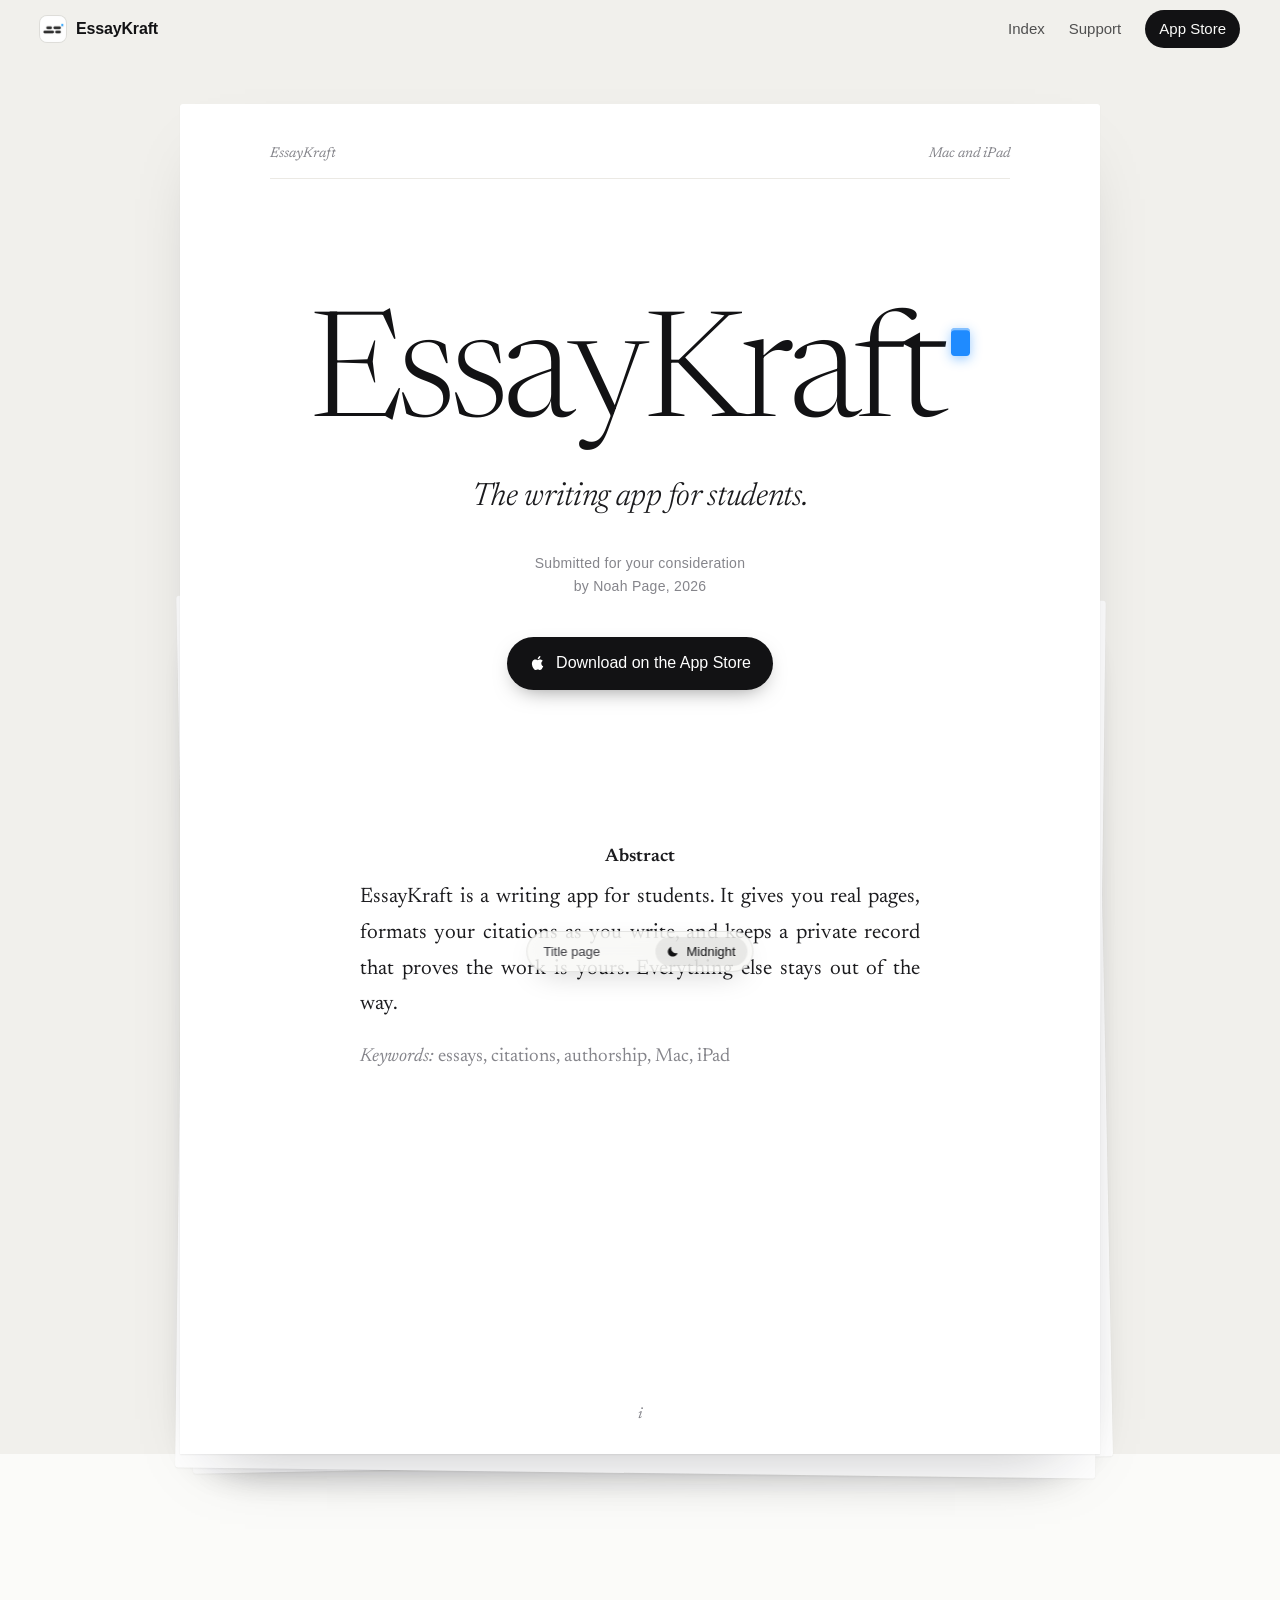
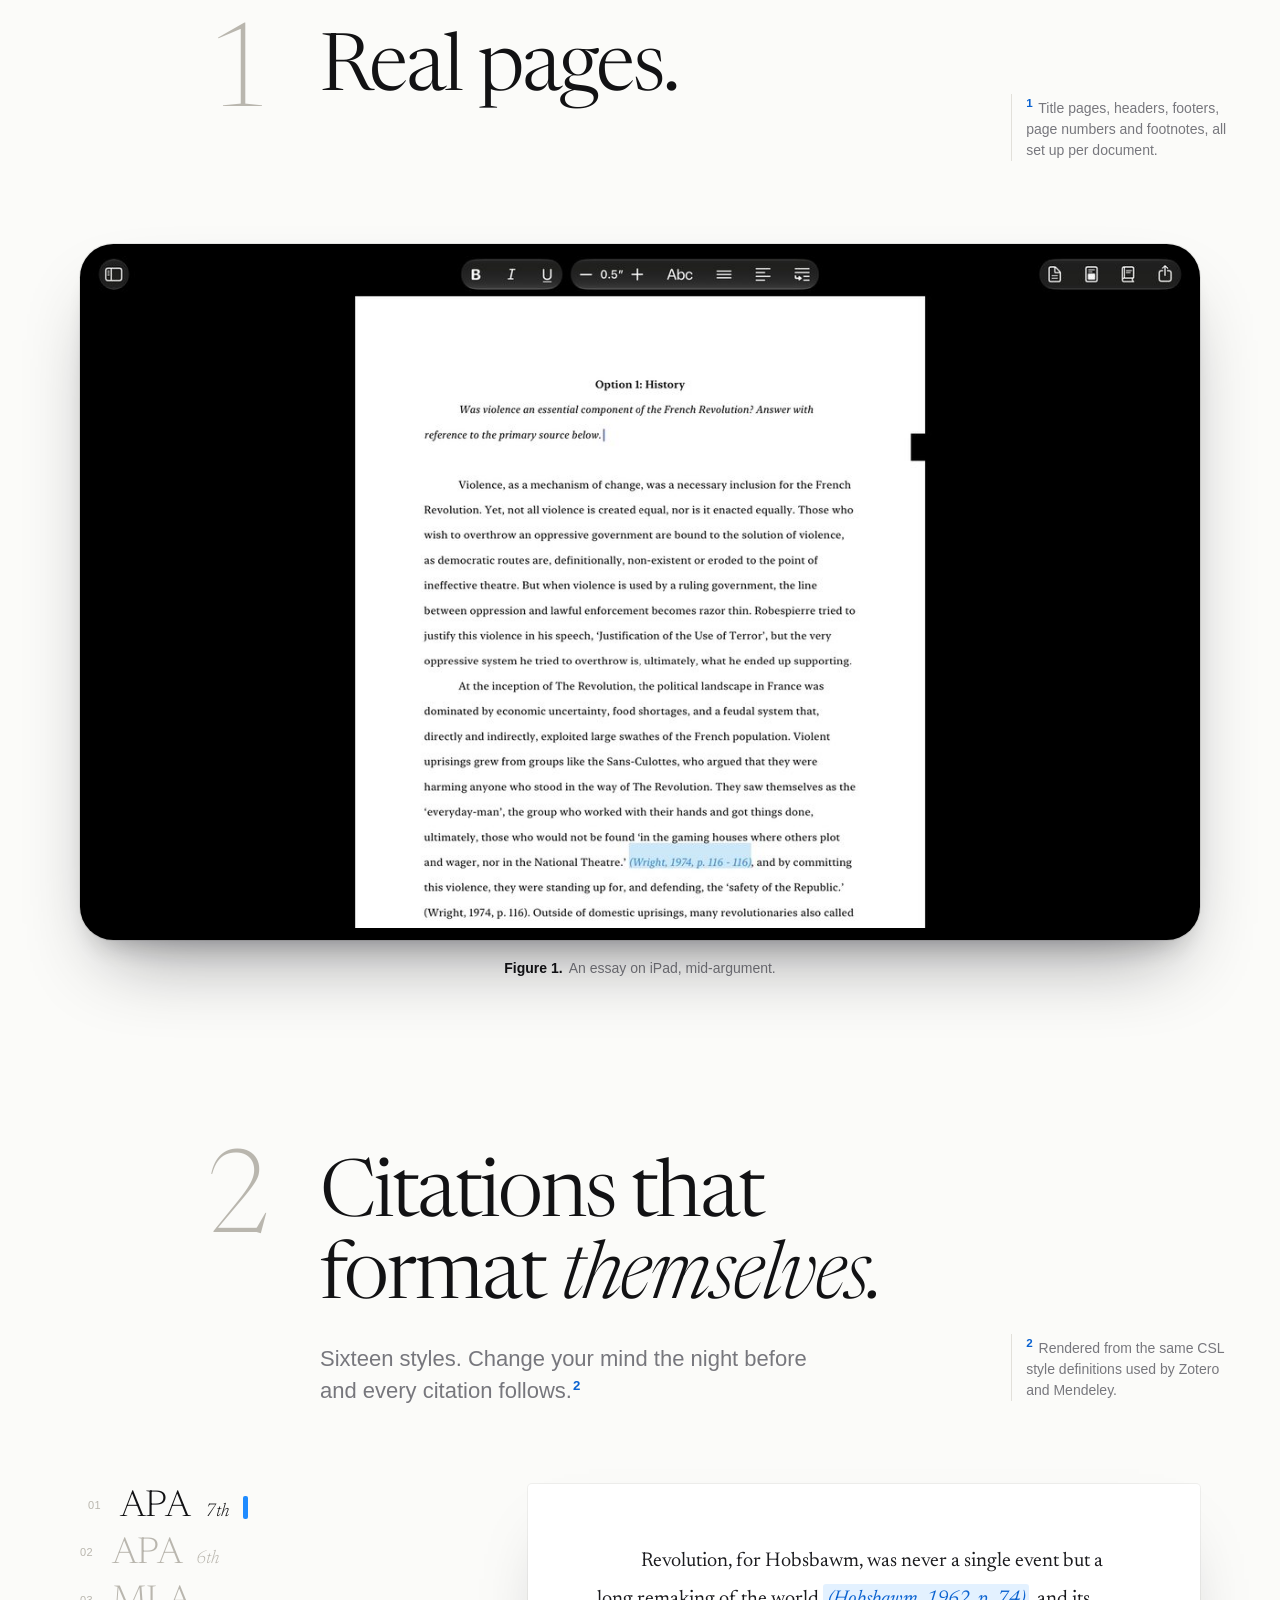
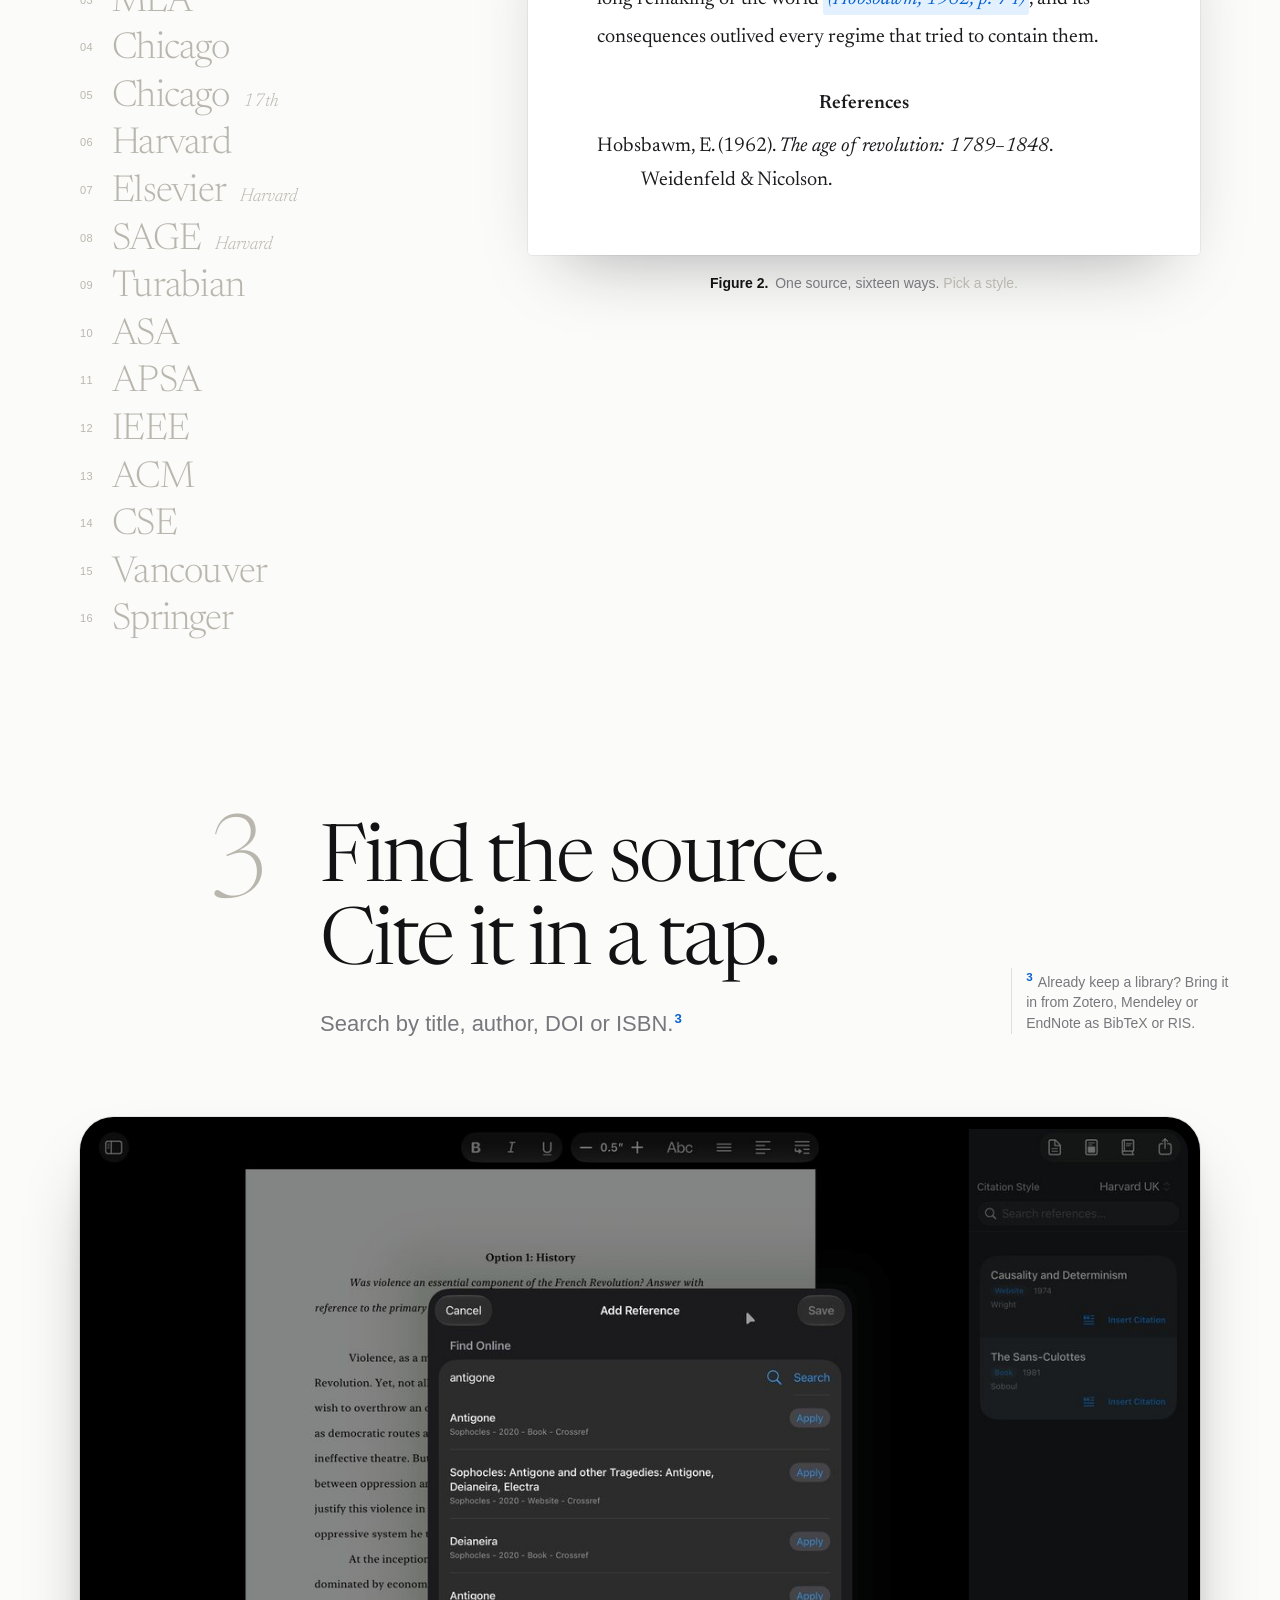
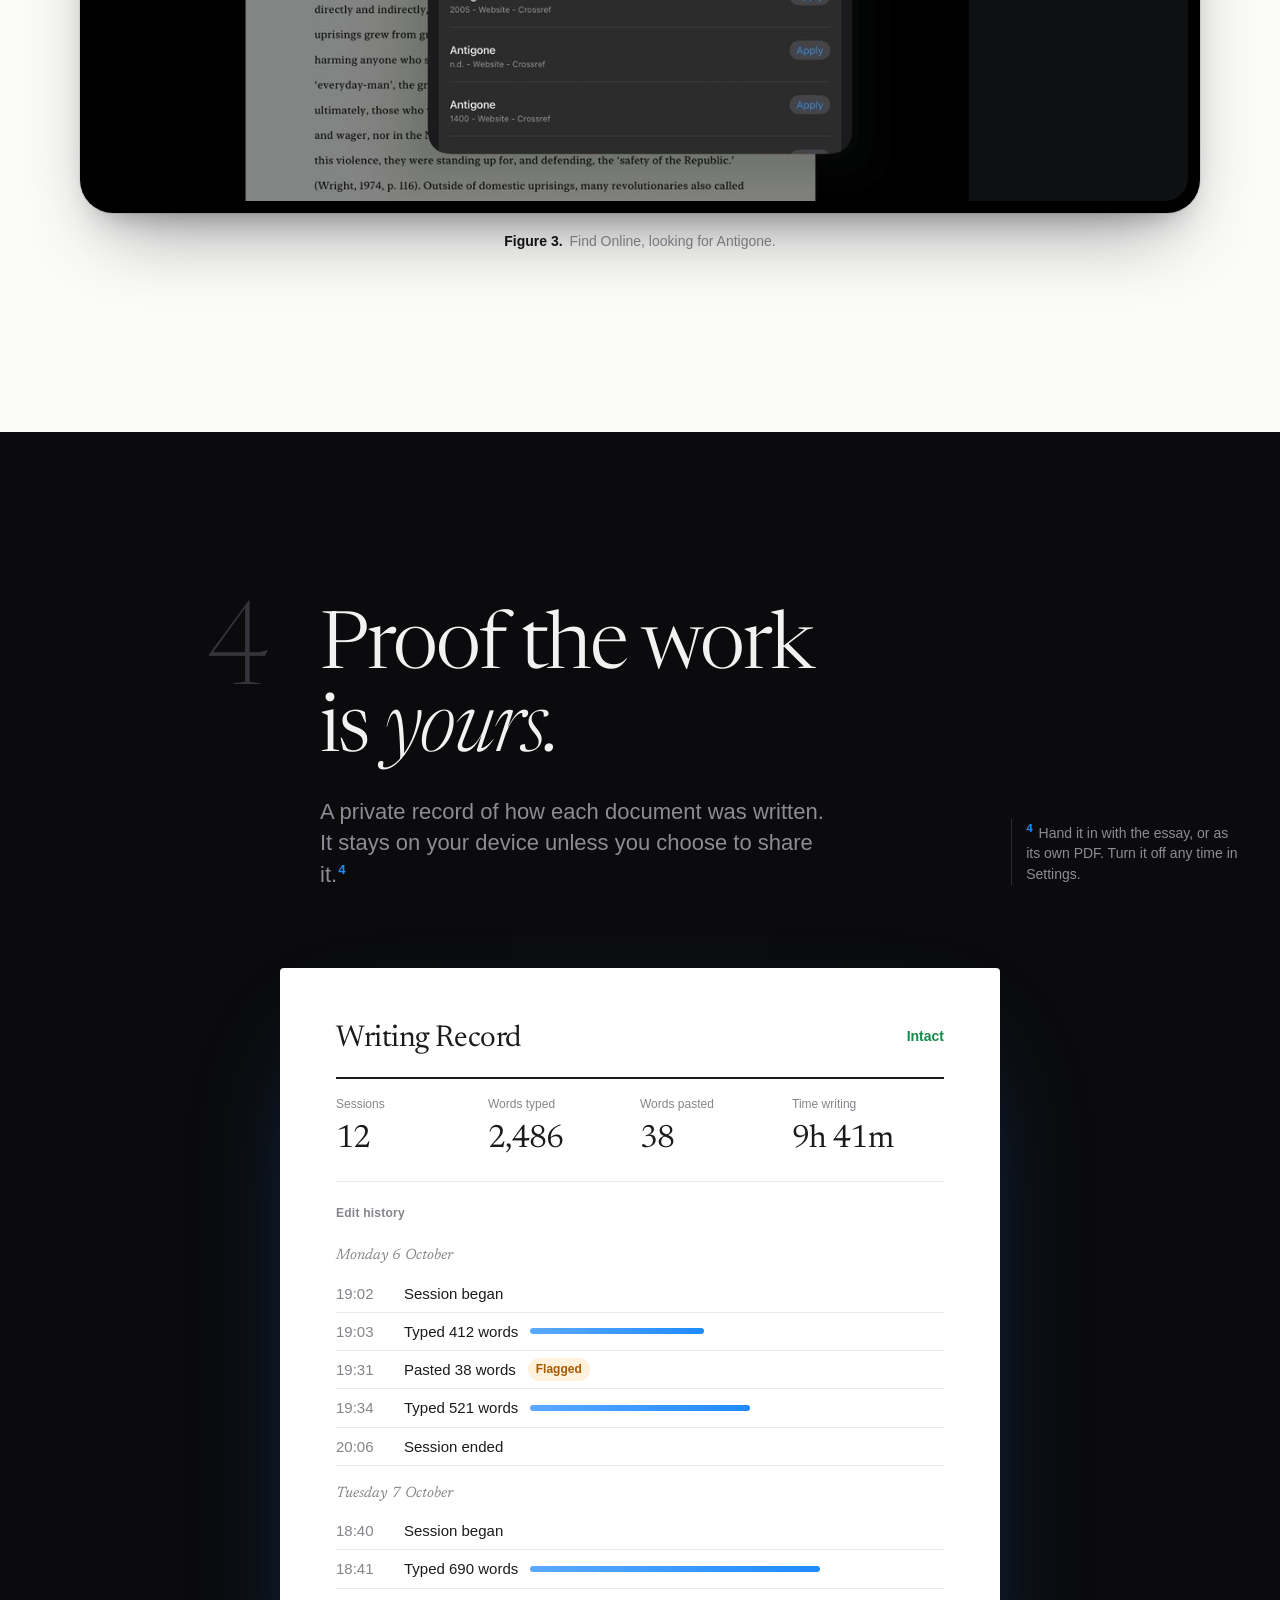
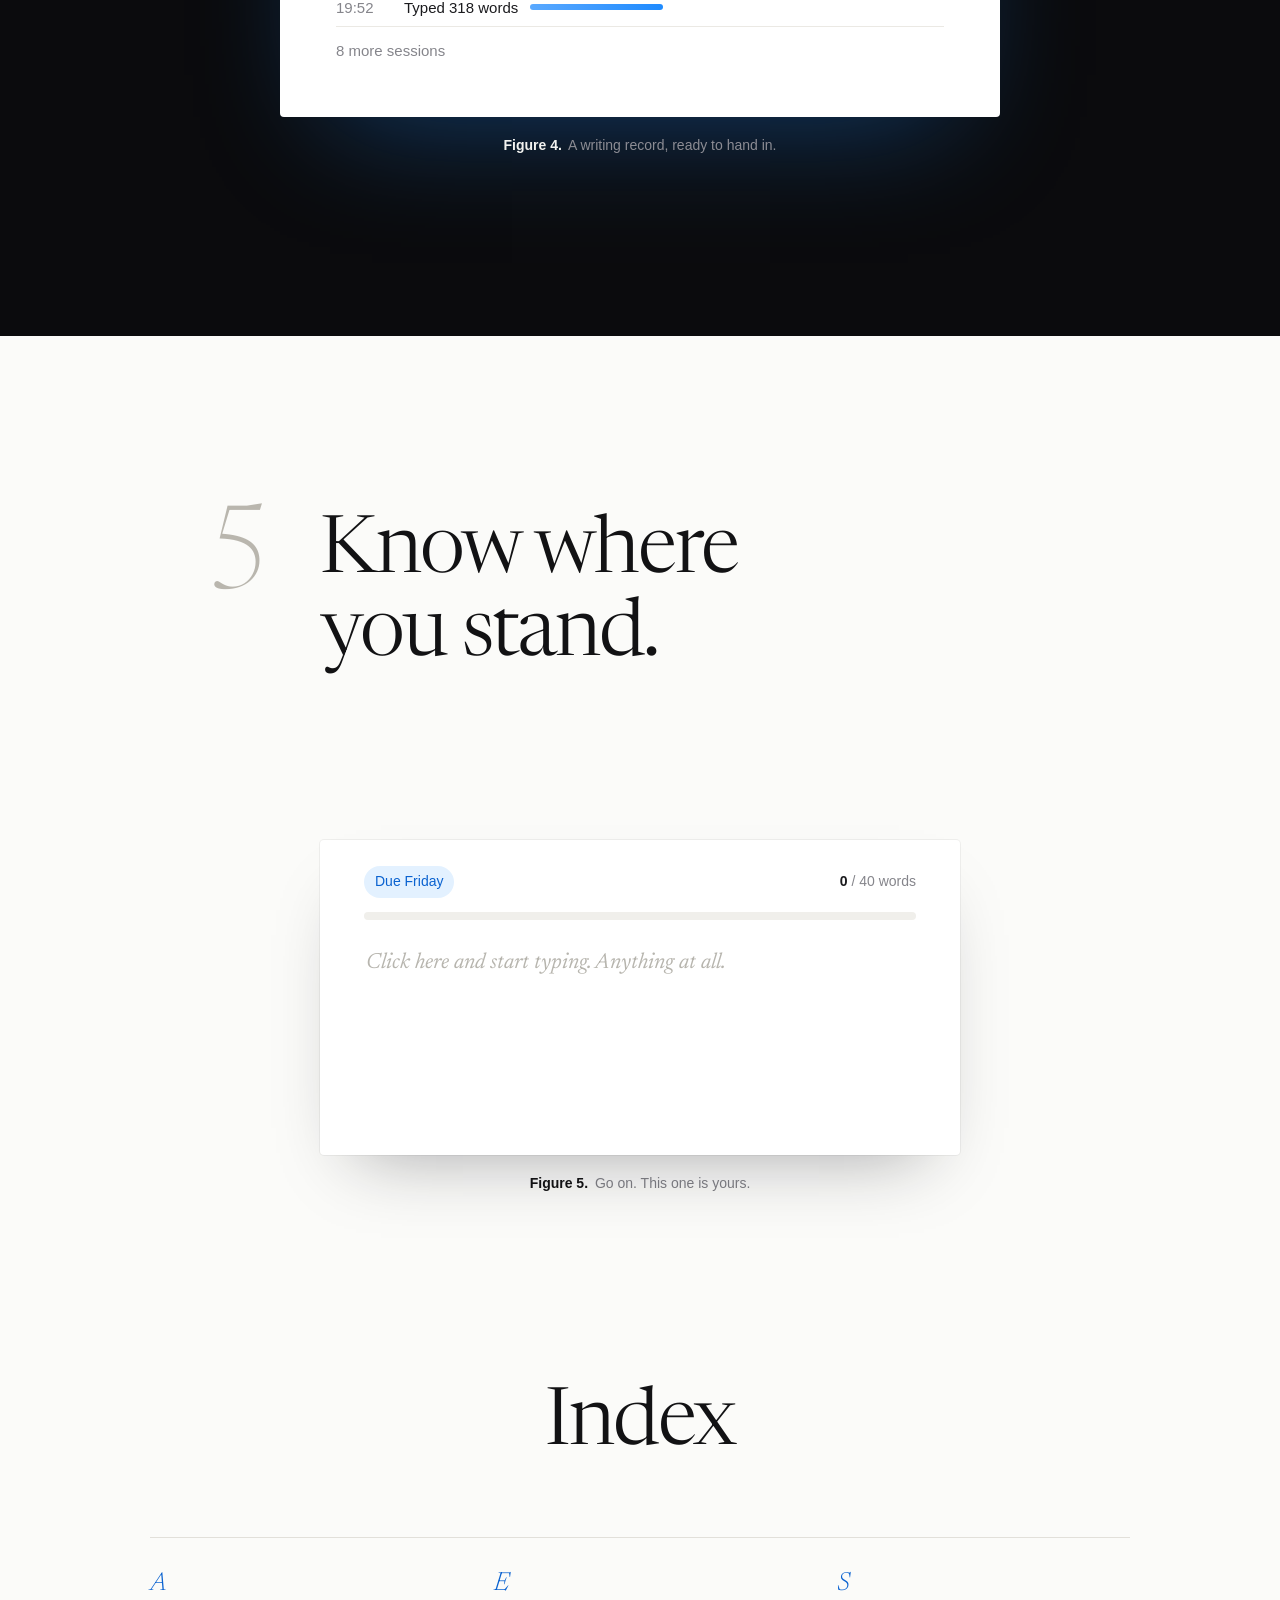
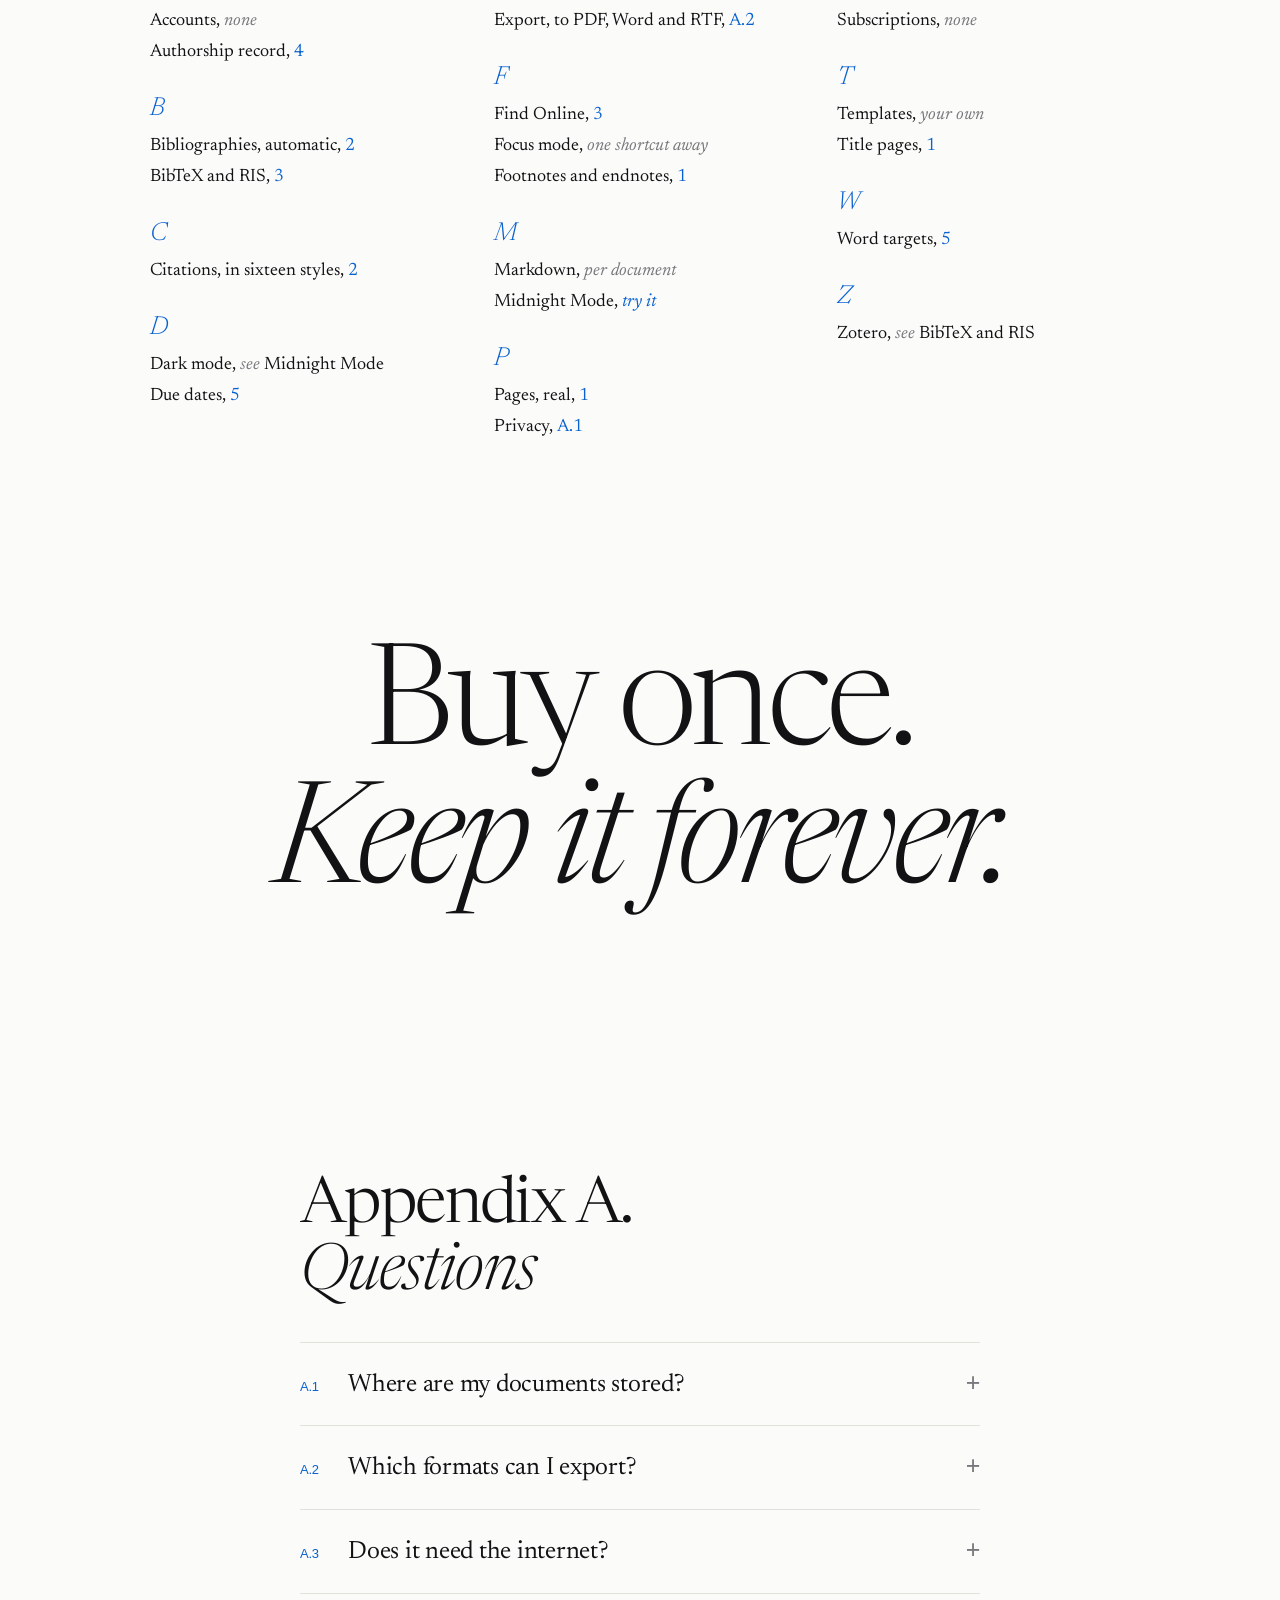
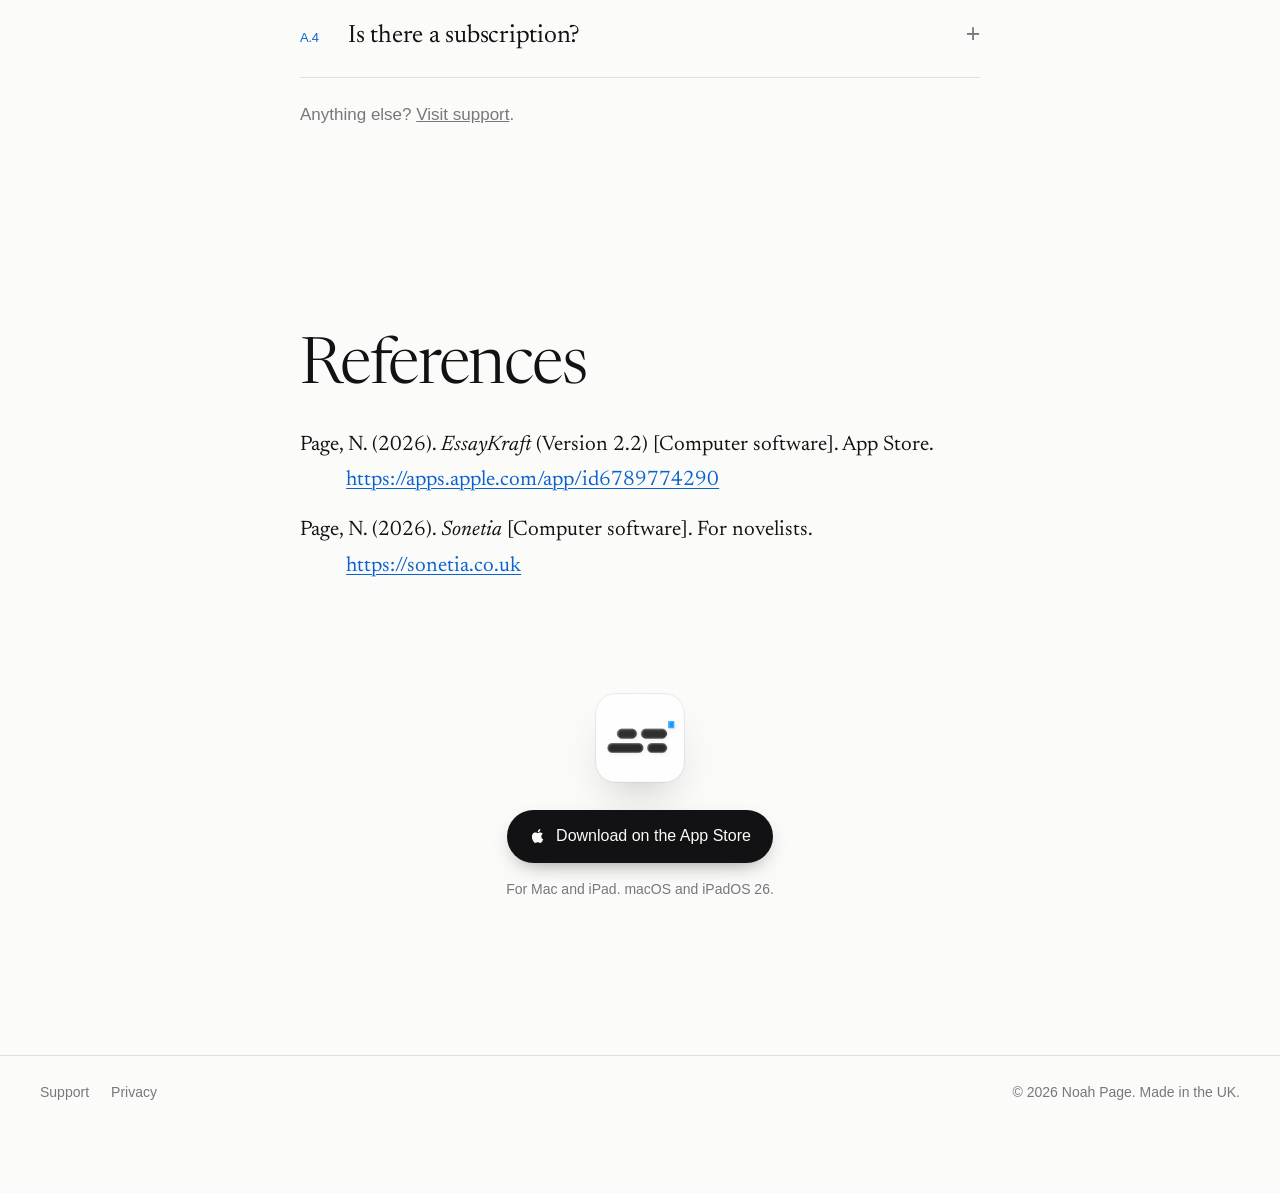
==== commit 8a3fd061: "Lay the homepage out as a paper A title page and abstract, numbered sections with figures and margin" ====
--- a/index.html
+++ b/index.html
@@ -4,171 +4,260 @@
 <meta charset="utf-8"><meta name="viewport" content="width=device-width, initial-scale=1">
 <title>EssayKraft: the writing app for students</title>
 <meta name="description" content="EssayKraft is the writing app for students on Mac and iPad. Real pages, citations that format themselves in sixteen styles, and a private record that proves the work is yours. One purchase. No subscription.">
-<meta name="theme-color" content="#fbfbf9"><link rel="canonical" href="https://essaykraft.app/">
+<meta name="theme-color" content="#f1f0ec"><link rel="canonical" href="https://essaykraft.app/">
 <meta property="og:type" content="website"><meta property="og:title" content="EssayKraft: the writing app for students"><meta property="og:description" content="Real pages, citations that format themselves, and proof the work is yours. For Mac and iPad."><meta property="og:url" content="https://essaykraft.app/"><meta property="og:image" content="https://essaykraft.app/og.png"><meta property="og:image:width" content="1200"><meta property="og:image:height" content="630"><meta name="twitter:card" content="summary_large_image">
 <link rel="icon" href="favicon.png" type="image/png"><link rel="apple-touch-icon" href="apple-touch-icon.png">
 <link rel="preconnect" href="https://fonts.googleapis.com"><link rel="preconnect" href="https://fonts.gstatic.com" crossorigin><link href="https://fonts.googleapis.com/css2?family=Newsreader:ital,opsz,wght@0,6..72,200..800;1,6..72,200..800&display=swap" rel="stylesheet">
-<script>document.documentElement.className = "js";</script>
-<link rel="stylesheet" href="home.css?v=1"><script src="site.js?v=1" defer></script>
+<script>document.documentElement.className = "js"; try { if (localStorage.getItem("ek-midnight") === "1") document.documentElement.dataset.midnight = ""; } catch (e) {}</script>
+<link rel="stylesheet" href="home.css?v=3"><script src="site.js?v=3" defer></script>
 </head>
 <body>
 <svg class="sprite" width="0" height="0" aria-hidden="true" focusable="false"><defs>
-  <symbol id="i-hash" viewBox="0 0 24 24"><path d="M9.5 4 8 20M16 4l-1.5 16M4.5 9h16M3.5 15h16"/></symbol>
-  <symbol id="i-note" viewBox="0 0 24 24"><path d="M5 4.5h14v15H5zM8.5 15.5h7M8.5 12.5h4"/><path d="M15.5 5.5v3"/></symbol>
-  <symbol id="i-template" viewBox="0 0 24 24"><rect x="4.5" y="3.5" width="15" height="17" rx="2"/><path d="M8 8h8M8 11.5h8M8 15h4.5"/></symbol>
-  <symbol id="i-focus" viewBox="0 0 24 24"><path d="M4 8.5V4h4.5M15.5 4H20v4.5M20 15.5V20h-4.5M8.5 20H4v-4.5"/></symbol>
-  <symbol id="i-export" viewBox="0 0 24 24"><path d="M12 14.5V3.5M7.5 8 12 3.5 16.5 8M5 12.5v7h14v-7"/></symbol>
-  <symbol id="i-import" viewBox="0 0 24 24"><path d="M12 3.5v11M7.5 10l4.5 4.5 4.5-4.5M5 12.5v7h14v-7"/></symbol>
-  <symbol id="i-title" viewBox="0 0 24 24"><rect x="4.5" y="3.5" width="15" height="17" rx="2"/><path d="M8.5 9h7M10 12h4"/></symbol>
+  <symbol id="i-apple" viewBox="0 0 24 24"><path d="M16.4 12.6c0-2.3 1.9-3.4 2-3.5-1.1-1.6-2.8-1.8-3.4-1.8-1.4-.1-2.8.9-3.5.9-.7 0-1.9-.9-3.1-.8-1.6 0-3 .9-3.8 2.3-1.6 2.8-.4 7 1.2 9.2.8 1.1 1.7 2.4 2.9 2.3 1.2 0 1.6-.7 3-.7s1.8.7 3.1.7c1.3 0 2.1-1.1 2.8-2.3.9-1.3 1.3-2.5 1.3-2.6 0 0-2.5-1-2.5-3.7zM14.2 5.8c.6-.8 1.1-1.9 1-3-.9 0-2.1.6-2.7 1.4-.6.7-1.1 1.8-1 2.8 1 .1 2.1-.5 2.7-1.2z"/></symbol>
   <symbol id="i-moon" viewBox="0 0 24 24"><path d="M19.5 14.5A8 8 0 0 1 9.5 4.5a8 8 0 1 0 10 10z"/></symbol>
-  <symbol id="i-arrow" viewBox="0 0 24 24"><path d="M4.5 12h14M13 6.5l5.5 5.5-5.5 5.5"/></symbol>
-  <symbol id="i-apple" viewBox="0 0 24 24"><path class="f" d="M16.4 12.6c0-2.3 1.9-3.4 2-3.5-1.1-1.6-2.8-1.8-3.4-1.8-1.4-.1-2.8.9-3.5.9-.7 0-1.9-.9-3.1-.8-1.6 0-3 .9-3.8 2.3-1.6 2.8-.4 7 1.2 9.2.8 1.1 1.7 2.4 2.9 2.3 1.2 0 1.6-.7 3-.7s1.8.7 3.1.7c1.3 0 2.1-1.1 2.8-2.3.9-1.3 1.3-2.5 1.3-2.6 0 0-2.5-1-2.5-3.7zM14.2 5.8c.6-.8 1.1-1.9 1-3-.9 0-2.1.6-2.7 1.4-.6.7-1.1 1.8-1 2.8 1 .1 2.1-.5 2.7-1.2z"/></symbol>
+  <symbol id="i-check" viewBox="0 0 24 24"><path d="M6.5 12.5l3.6 3.6 7.4-8.2"/></symbol>
 </defs></svg>
 <a class="skip" href="#main">Skip to content</a>
 
 <header class="bar">
-  <a class="brand" href="./" aria-label="EssayKraft home"><img src="icon.png" width="28" height="28" alt=""><span>EssayKraft</span></a>
+  <a class="brand" href="./" aria-label="EssayKraft home"><img src="icon.png" width="26" height="26" alt=""><span>EssayKraft</span></a>
   <nav aria-label="Site">
+    <a href="#index">Index</a>
     <a href="support.html">Support</a>
     <a class="pill" href="https://apps.apple.com/app/id6789774290">App Store</a>
   </nav>
 </header>
 
+<div class="dock" aria-label="Reading position">
+  <span class="where" aria-live="polite"><span data-where>Title page</span></span>
+  <button type="button" class="midnight" aria-pressed="false" data-midnight-toggle><svg aria-hidden="true"><use href="#i-moon"/></svg><span>Midnight</span></button>
+</div>
+
 <main id="main">
-  <section class="hero" aria-labelledby="title">
-    <p class="eyebrow rise" style="--d:0">For Mac and iPad</p>
-    <h1 id="title" class="wordmark" aria-label="EssayKraft"><span class="letters" aria-hidden="true">EssayKraft</span><span class="caret" aria-hidden="true"></span></h1>
-    <p class="lede rise" style="--d:5">The writing app for students.</p>
-    <div class="actions rise" style="--d:6">
-      <a class="button dark" href="https://apps.apple.com/app/id6789774290"><svg class="glyph"><use href="#i-apple"/></svg>Download on the App Store</a>
-      <a class="button ghost" href="#pages">See how it works</a>
-    </div>
-    <p class="fine rise" style="--d:7">One purchase. No subscription. macOS and iPadOS 26.</p>
-  </section>
-
-  <section class="showcase" id="pages" aria-labelledby="pages-title">
-    <h2 id="pages-title" class="reveal">Real pages.<br><em>Exactly what you hand in.</em></h2>
-    <figure class="device grow">
-      <img src="media/editor.jpg" srcset="media/editor-small.jpg 1200w, media/editor.jpg 2400w" sizes="(max-width: 1100px) 94vw, 1080px" width="2400" height="1472" alt="An essay open in EssayKraft on iPad, with a highlighted inline citation on the page">
-    </figure>
-  </section>
-
-  <section class="feature" id="citations" aria-labelledby="cite-title">
-    <div class="head reveal">
-      <p class="mark"><sup>1</sup> Citations</p>
-      <h2 id="cite-title">Citations that<br><em>format themselves.</em></h2>
-      <p>Sixteen styles. Switch any time and every citation follows.</p>
-    </div>
-    <div class="cite-model reveal" data-model="cite">
-      <div class="styles" role="group" aria-label="Citation style">
-        <button type="button" aria-pressed="true" data-style="apa">APA</button>
-        <button type="button" aria-pressed="false" data-style="mla">MLA</button>
-        <button type="button" aria-pressed="false" data-style="chicago">Chicago</button>
-        <button type="button" aria-pressed="false" data-style="harvard">Harvard</button>
-        <button type="button" aria-pressed="false" data-style="ieee">IEEE</button>
-        <button type="button" aria-pressed="false" data-style="vancouver">Vancouver</button>
-      </div>
-      <article class="paper">
-        <p class="body">Revolution, for Hobsbawm, was never a single event but a long remaking of the world, <span class="cite" data-slot="cite">(Hobsbawm, 1962, p. 74)</span> and its consequences outlived every regime that tried to contain them.</p>
-        <p class="refs-label">References</p>
-        <p class="ref" data-slot="ref">Hobsbawm, E. (1962). <i>The age of revolution: 1789–1848</i>. Weidenfeld &amp; Nicolson.</p>
+  <!-- Title page -->
+  <section class="desk" id="top" data-page="Title page" aria-labelledby="title">
+    <div class="stack">
+    <article class="sheet title-sheet">
+      <div class="running"><span>EssayKraft</span><span>Mac and iPad</span></div>
+      <div class="title-block">
+        <h1 id="title" class="wordmark" aria-label="EssayKraft"><span class="letters" aria-hidden="true">EssayKraft</span><span class="caret" aria-hidden="true"></span></h1>
+        <p class="subtitle rise" style="--d:5">The writing app for students.</p>
+        <p class="byline rise" style="--d:6">Submitted for your consideration<br>by Noah Page, 2026</p>
+        <div class="actions rise" style="--d:7">
+          <a class="button" href="https://apps.apple.com/app/id6789774290"><svg class="glyph"><use href="#i-apple"/></svg>Download on the App Store</a>
+        </div>
+      </div>
+      <div class="abstract reveal" data-page="Abstract">
+        <h2 class="small-head">Abstract</h2>
+        <p>EssayKraft is a writing app for students. It gives you real pages, formats your citations as you write, and keeps a private record that proves the work is yours. Everything else stays out of the way.</p>
+        <p class="keywords"><i>Keywords:</i> essays, citations, authorship, Mac, iPad</p>
+      </div>
+      <span class="folio">i</span>
+    </article>
+    </div>
+  </section>
+
+  <!-- 1 -->
+  <section class="chapter" id="pages" data-page="1. Real pages" aria-labelledby="pages-title">
+    <span class="num" aria-hidden="true">1</span>
+    <div class="text">
+      <h2 id="pages-title" class="lines">Real pages.</h2>
+      <p class="reveal">What you see is what you hand in.<sup class="note-ref">1</sup></p>
+    </div>
+    <aside class="sidenote reveal"><sup>1</sup> Title pages, headers, footers, page numbers and footnotes, all set up per document.</aside>
+    <figure class="fig wide">
+      <div class="device grow"><img src="media/editor.jpg" srcset="media/editor-small.jpg 1200w, media/editor.jpg 2400w" sizes="(max-width: 1100px) 94vw, 1080px" width="2400" height="1472" alt="An essay open in EssayKraft on iPad, with a highlighted inline citation on the page"></div>
+      <figcaption class="reveal"><b>Figure 1.</b> An essay on iPad, mid-argument.</figcaption>
+    </figure>
+  </section>
+
+  <!-- 2 -->
+  <section class="chapter" id="citations" data-page="2. Citations" aria-labelledby="cite-title">
+    <span class="num" aria-hidden="true">2</span>
+    <div class="text">
+      <h2 id="cite-title" class="lines">Citations that<br>format <em>themselves.</em></h2>
+      <p class="reveal">Sixteen styles. Change your mind the night before and every citation follows.<sup class="note-ref">2</sup></p>
+    </div>
+    <aside class="sidenote reveal"><sup>2</sup> Rendered from the same CSL style definitions used by Zotero and Mendeley.</aside>
+    <div class="cite-lab wide" data-model="cite">
+      <ol class="style-index" aria-label="Citation styles">
+        <li><button type="button" data-style="apa7" aria-pressed="true">APA <small>7th</small></button></li>
+        <li><button type="button" data-style="apa6" aria-pressed="false">APA <small>6th</small></button></li>
+        <li><button type="button" data-style="mla" aria-pressed="false">MLA</button></li>
+        <li><button type="button" data-style="chicago" aria-pressed="false">Chicago</button></li>
+        <li><button type="button" data-style="chicago17" aria-pressed="false">Chicago <small>17th</small></button></li>
+        <li><button type="button" data-style="harvard" aria-pressed="false">Harvard</button></li>
+        <li><button type="button" data-style="elsevier" aria-pressed="false">Elsevier <small>Harvard</small></button></li>
+        <li><button type="button" data-style="sage" aria-pressed="false">SAGE <small>Harvard</small></button></li>
+        <li><button type="button" data-style="turabian" aria-pressed="false">Turabian</button></li>
+        <li><button type="button" data-style="asa" aria-pressed="false">ASA</button></li>
+        <li><button type="button" data-style="apsa" aria-pressed="false">APSA</button></li>
+        <li><button type="button" data-style="ieee" aria-pressed="false">IEEE</button></li>
+        <li><button type="button" data-style="acm" aria-pressed="false">ACM</button></li>
+        <li><button type="button" data-style="cse" aria-pressed="false">CSE</button></li>
+        <li><button type="button" data-style="vancouver" aria-pressed="false">Vancouver</button></li>
+        <li><button type="button" data-style="springer" aria-pressed="false">Springer</button></li>
+      </ol>
+      <div class="stage">
+        <article class="paper">
+          <p class="body">Revolution, for Hobsbawm, was never a single event but a long remaking of the world <span class="cite" data-slot="cite">(Hobsbawm, 1962, p. 74)</span>, and its consequences outlived every regime that tried to contain them.</p>
+          <p class="refs-label" data-slot="label">References</p>
+          <p class="ref" data-slot="ref">Hobsbawm, E. (1962). <i>The age of revolution: 1789–1848</i>. Weidenfeld &amp; Nicolson.</p>
+        </article>
+        <p class="caption"><b>Figure 2.</b> One source, sixteen ways. <span class="hint">Pick a style.</span></p>
+      </div>
+    </div>
+  </section>
+
+  <!-- 3 -->
+  <section class="chapter" id="sources" data-page="3. Sources" aria-labelledby="sources-title">
+    <span class="num" aria-hidden="true">3</span>
+    <div class="text">
+      <h2 id="sources-title" class="lines">Find the source.<br>Cite it in a tap.</h2>
+      <p class="reveal">Search by title, author, DOI or ISBN.<sup class="note-ref">3</sup></p>
+    </div>
+    <aside class="sidenote reveal"><sup>3</sup> Already keep a library? Bring it in from Zotero, Mendeley or EndNote as BibTeX or RIS.</aside>
+    <figure class="fig wide">
+      <div class="device reveal"><img src="media/find-online.jpg" srcset="media/find-online-small.jpg 1200w, media/find-online.jpg 2400w" sizes="(max-width: 1100px) 94vw, 1080px" width="2400" height="1472" alt="EssayKraft’s Find Online search showing results for Antigone, with saved references in the sidebar" loading="lazy"></div>
+      <figcaption class="reveal"><b>Figure 3.</b> Find Online, looking for Antigone.</figcaption>
+    </figure>
+  </section>
+
+  <!-- 4 -->
+  <section class="chapter night" id="authorship" data-page="4. Authorship" aria-labelledby="auth-title">
+    <span class="num" aria-hidden="true">4</span>
+    <div class="text">
+      <h2 id="auth-title" class="lines">Proof the work<br>is <em>yours.</em></h2>
+      <p class="reveal">A private record of how each document was written. It stays on your device unless you choose to share it.<sup class="note-ref">4</sup></p>
+    </div>
+    <aside class="sidenote reveal"><sup>4</sup> Hand it in with the essay, or as its own PDF. Turn it off any time in Settings.</aside>
+    <figure class="fig wide">
+      <article class="report" data-model="record" aria-label="An example writing record">
+        <header class="report-head">
+          <span>Writing Record</span>
+          <span class="intact"><svg aria-hidden="true"><use href="#i-check"/></svg>Intact</span>
+        </header>
+        <dl class="overview">
+          <div><dt>Sessions</dt><dd data-count="12">12</dd></div>
+          <div><dt>Words typed</dt><dd data-count="2486">2,486</dd></div>
+          <div><dt>Words pasted</dt><dd data-count="38">38</dd></div>
+          <div><dt>Time writing</dt><dd>9h 41m</dd></div>
+        </dl>
+        <h3>Edit history</h3>
+        <ol class="history">
+          <li class="day">Monday 6 October</li>
+          <li><time>19:02</time><span>Session began</span></li>
+          <li><time>19:03</time><span>Typed 412 words</span><i style="--w:.42"></i></li>
+          <li class="flag"><time>19:31</time><span>Pasted 38 words</span><em>Flagged</em></li>
+          <li><time>19:34</time><span>Typed 521 words</span><i style="--w:.53"></i></li>
+          <li><time>20:06</time><span>Session ended</span></li>
+          <li class="day">Tuesday 7 October</li>
+          <li><time>18:40</time><span>Session began</span></li>
+          <li><time>18:41</time><span>Typed 690 words</span><i style="--w:.7"></i></li>
+          <li><time>19:52</time><span>Typed 318 words</span><i style="--w:.32"></i></li>
+          <li class="more"><span>8 more sessions</span></li>
+        </ol>
       </article>
-    </div>
-    <div class="marquee" aria-label="All sixteen citation styles">
-      <div class="track">
-        <span>APA 7th</span><span>APA 6th</span><span>MLA</span><span>Chicago</span><span>Chicago 17th</span><span>Harvard</span><span>Elsevier Harvard</span><span>SAGE Harvard</span><span>Turabian</span><span>ASA</span><span>APSA</span><span>IEEE</span><span>ACM</span><span>CSE</span><span>Vancouver</span><span>Springer</span>
-        <span aria-hidden="true">APA 7th</span><span aria-hidden="true">APA 6th</span><span aria-hidden="true">MLA</span><span aria-hidden="true">Chicago</span><span aria-hidden="true">Chicago 17th</span><span aria-hidden="true">Harvard</span><span aria-hidden="true">Elsevier Harvard</span><span aria-hidden="true">SAGE Harvard</span><span aria-hidden="true">Turabian</span><span aria-hidden="true">ASA</span><span aria-hidden="true">APSA</span><span aria-hidden="true">IEEE</span><span aria-hidden="true">ACM</span><span aria-hidden="true">CSE</span><span aria-hidden="true">Vancouver</span><span aria-hidden="true">Springer</span>
-      </div>
-    </div>
-  </section>
-
-  <section class="feature split" id="sources" aria-labelledby="sources-title">
-    <div class="head reveal">
-      <p class="mark"><sup>2</sup> Sources</p>
-      <h2 id="sources-title">Find it.<br><em>Cite it.</em></h2>
-      <p>Search by title, author, DOI or ISBN. Or bring your library from Zotero, Mendeley and EndNote.</p>
-    </div>
-    <figure class="device reveal">
-      <img src="media/find-online.jpg" srcset="media/find-online-small.jpg 1200w, media/find-online.jpg 2400w" sizes="(max-width: 900px) 94vw, 720px" width="2400" height="1472" alt="EssayKraft’s Find Online search showing results for Antigone, with saved references in the sidebar" loading="lazy">
-    </figure>
-  </section>
-
-  <section class="feature dark" id="authorship" aria-labelledby="auth-title">
-    <div class="head reveal">
-      <p class="mark"><sup>3</sup> Authorship</p>
-      <h2 id="auth-title">Proof the work<br><em>is yours.</em></h2>
-      <p>A private record of how each document was written. Share it only if you choose.</p>
-    </div>
-    <div class="record reveal" data-model="record" aria-label="An example writing record">
-      <div class="record-top">
-        <span>Writing record</span>
-        <span class="seal"><svg viewBox="0 0 24 24" aria-hidden="true"><circle cx="12" cy="12" r="9.5"/><path d="M7.8 12.3l2.8 2.8 5.6-6"/></svg>Verified</span>
-      </div>
-      <div class="sessions" aria-hidden="true">
-        <i style="--h:.42"></i><i style="--h:.7"></i><i style="--h:.3"></i><i style="--h:.86"></i><i style="--h:.55"></i><i style="--h:.94"></i><i class="paste" style="--h:.12"></i><i style="--h:.64"></i><i style="--h:.78"></i><i style="--h:.38"></i><i style="--h:1"></i><i style="--h:.6"></i>
-      </div>
-      <dl class="stats">
-        <div><dt>Typed</dt><dd><span data-count="94">94</span>%</dd></div>
-        <div><dt>Pasted</dt><dd><span data-count="6">6</span>%</dd></div>
-        <div><dt>Sessions</dt><dd><span data-count="12">12</span></dd></div>
-        <div><dt>Words</dt><dd><span data-count="2486" data-format="thousands">2,486</span></dd></div>
-      </dl>
-    </div>
-  </section>
-
-  <section class="feature" id="targets" aria-labelledby="target-title">
-    <div class="head reveal">
-      <p class="mark"><sup>4</sup> Deadlines</p>
-      <h2 id="target-title">Know where<br><em>you stand.</em></h2>
-      <p>Set a word target and a due date. Watch it fill as you write.</p>
-    </div>
-    <div class="target reveal" data-model="target">
-      <div class="target-row">
-        <span class="count"><span data-words>1,850</span> <small>of 2,500 words</small></span>
-        <span class="due">Due Friday</span>
-      </div>
-      <div class="meter" aria-hidden="true"><b></b></div>
-    </div>
-  </section>
-
-  <section class="more" aria-labelledby="more-title">
-    <h2 id="more-title" class="reveal">And everything else<br><em>an essay needs.</em></h2>
-    <ul class="grid">
-      <li class="reveal"><svg><use href="#i-hash"/></svg><b>Markdown</b><span>Or rich text, per document.</span></li>
-      <li class="reveal"><svg><use href="#i-note"/></svg><b>Footnotes</b><span>And endnotes, numbered for you.</span></li>
-      <li class="reveal"><svg><use href="#i-title"/></svg><b>Title pages</b><span>Headers, footers, page numbers.</span></li>
-      <li class="reveal"><svg><use href="#i-template"/></svg><b>Templates</b><span>Start the next one from the last.</span></li>
-      <li class="reveal"><svg><use href="#i-focus"/></svg><b>Focus mode</b><span>Just you and the page.</span></li>
-      <li class="reveal"><svg><use href="#i-moon"/></svg><b>Midnight Mode</b><span>True black. White pages.</span></li>
-      <li class="reveal"><svg><use href="#i-import"/></svg><b>BibTeX and RIS</b><span>In and out, in one click.</span></li>
-      <li class="reveal"><svg><use href="#i-export"/></svg><b>Export</b><span>PDF, Word and RTF.</span></li>
-    </ul>
-  </section>
-
-  <section class="price" aria-labelledby="price-title">
-    <h2 id="price-title" class="reveal">Buy once.<br><em>Keep it forever.</em></h2>
-    <p class="reveal">No accounts. No subscriptions. No tracking.<br>Your work stays on your device.</p>
-  </section>
-
-  <section class="questions" aria-labelledby="questions-title">
-    <h2 id="questions-title" class="reveal">Questions</h2>
-    <details class="reveal"><summary>Where are my documents stored?</summary><p>On your Mac or iPad. There’s no account and no cloud requirement.</p></details>
-    <details class="reveal"><summary>Which formats can I export?</summary><p>PDF, Word (.docx) and RTF. You can also print, and import .docx and .rtf files.</p></details>
-    <details class="reveal"><summary>Does it need the internet?</summary><p>Only for Find Online, which looks up a source by title, author, DOI or ISBN. Everything else works offline.</p></details>
-    <details class="reveal"><summary>Can I bring my references with me?</summary><p>Yes. Import BibTeX or RIS from Zotero, Mendeley, EndNote or journal sites, and export them back out.</p></details>
+      <figcaption class="reveal"><b>Figure 4.</b> A writing record, ready to hand in.</figcaption>
+    </figure>
+  </section>
+
+  <!-- 5 -->
+  <section class="chapter" id="targets" data-page="5. Deadlines" aria-labelledby="target-title">
+    <span class="num" aria-hidden="true">5</span>
+    <div class="text">
+      <h2 id="target-title" class="lines">Know where<br>you stand.</h2>
+      <p class="reveal">Set a word target and a due date. Watch the bar fill as you write.</p>
+    </div>
+    <figure class="fig">
+      <div class="typer reveal" data-model="typer">
+        <div class="typer-head">
+          <span class="due">Due Friday</span>
+          <span class="tally"><b data-words>0</b> / 40 words</span>
+        </div>
+        <div class="meter" aria-hidden="true"><b></b></div>
+        <label class="sr" for="try">Try typing here</label>
+        <textarea id="try" rows="4" spellcheck="true" placeholder="Click here and start typing. Anything at all."></textarea>
+        <p class="done-note" aria-live="polite"></p>
+      </div>
+      <figcaption class="reveal"><b>Figure 5.</b> Go on. This one is yours.</figcaption>
+    </figure>
+  </section>
+
+  <!-- Index -->
+  <section class="index-page" id="index" data-page="Index" aria-labelledby="index-title">
+    <h2 id="index-title" class="lines">Index</h2>
+    <div class="index-cols reveal">
+      <div class="group"><h3>A</h3>
+        <p>Accounts, <i>none</i></p>
+        <p>Authorship record, <a href="#authorship">4</a></p></div>
+      <div class="group"><h3>B</h3>
+        <p>Bibliographies, automatic, <a href="#citations">2</a></p>
+        <p>BibTeX and RIS, <a href="#sources">3</a></p></div>
+      <div class="group"><h3>C</h3>
+        <p>Citations, in sixteen styles, <a href="#citations">2</a></p></div>
+      <div class="group"><h3>D</h3>
+        <p>Dark mode, <i>see</i> Midnight Mode</p>
+        <p>Due dates, <a href="#targets">5</a></p></div>
+      <div class="group"><h3>E</h3>
+        <p>Export, to PDF, Word and RTF, <a href="#q-export">A.2</a></p></div>
+      <div class="group"><h3>F</h3>
+        <p>Find Online, <a href="#sources">3</a></p>
+        <p>Focus mode, <i>one shortcut away</i></p>
+        <p>Footnotes and endnotes, <a href="#pages">1</a></p></div>
+      <div class="group"><h3>M</h3>
+        <p>Markdown, <i>per document</i></p>
+        <p>Midnight Mode, <button type="button" class="linkish" data-midnight-toggle><i>try it</i></button></p></div>
+      <div class="group"><h3>P</h3>
+        <p>Pages, real, <a href="#pages">1</a></p>
+        <p>Privacy, <a href="#q-stored">A.1</a></p></div>
+      <div class="group"><h3>S</h3>
+        <p>Subscriptions, <i>none</i></p></div>
+      <div class="group"><h3>T</h3>
+        <p>Templates, <i>your own</i></p>
+        <p>Title pages, <a href="#pages">1</a></p></div>
+      <div class="group"><h3>W</h3>
+        <p>Word targets, <a href="#targets">5</a></p></div>
+      <div class="group"><h3>Z</h3>
+        <p>Zotero, <i>see</i> BibTeX and RIS</p></div>
+    </div>
+  </section>
+
+  <!-- Epigraph -->
+  <section class="epigraph" data-page="Price" aria-label="Price">
+    <blockquote>
+      <p class="lines big">Buy once.<br>Keep it forever.</p>
+      <footer class="reveal">The pricing page, in full</footer>
+    </blockquote>
+  </section>
+
+  <!-- Appendix -->
+  <section class="appendix" id="questions" data-page="Appendix A" aria-labelledby="questions-title">
+    <h2 id="questions-title" class="lines">Appendix A.<br><em>Questions</em></h2>
+    <details class="reveal" id="q-stored"><summary><span>A.1</span>Where are my documents stored?</summary><p>On your Mac or iPad. There’s no account and no cloud requirement.</p></details>
+    <details class="reveal" id="q-export"><summary><span>A.2</span>Which formats can I export?</summary><p>PDF, Word (.docx) and RTF. You can also print, and import .docx and .rtf files.</p></details>
+    <details class="reveal"><summary><span>A.3</span>Does it need the internet?</summary><p>Only for Find Online. Everything else works offline.</p></details>
+    <details class="reveal"><summary><span>A.4</span>Is there a subscription?</summary><p>No. One purchase and it’s yours.</p></details>
     <p class="more-help reveal">Anything else? <a href="support.html">Visit support</a>.</p>
   </section>
 
-  <section class="cta" aria-labelledby="cta-title">
-    <img class="reveal" src="icon.png" width="112" height="112" alt="">
-    <h2 id="cta-title" class="reveal">EssayKraft</h2>
-    <p class="reveal">For Mac and iPad.</p>
-    <a class="button dark reveal" href="https://apps.apple.com/app/id6789774290"><svg class="glyph"><use href="#i-apple"/></svg>Download on the App Store</a>
+  <!-- References -->
+  <section class="references" id="download" data-page="References" aria-labelledby="refs-title">
+    <h2 id="refs-title" class="lines">References</h2>
+    <ol class="biblio reveal">
+      <li>Page, N. (2026). <i>EssayKraft</i> (Version 2.2) [Computer software]. App Store. <a href="https://apps.apple.com/app/id6789774290">https://apps.apple.com/app/id6789774290</a></li>
+      <li>Page, N. (2026). <i>Sonetia</i> [Computer software]. For novelists. <a href="https://sonetia.co.uk">https://sonetia.co.uk</a></li>
+    </ol>
+    <div class="closing reveal">
+      <img src="icon.png" width="88" height="88" alt="">
+      <a class="button" href="https://apps.apple.com/app/id6789774290"><svg class="glyph"><use href="#i-apple"/></svg>Download on the App Store</a>
+      <p>For Mac and iPad. macOS and iPadOS 26.</p>
+    </div>
   </section>
 </main>
 
 <footer class="foot">
-  <nav aria-label="Footer"><a href="support.html">Support</a><a href="privacy.html">Privacy</a><a href="https://sonetia.co.uk">Sonetia, for novelists</a></nav>
+  <nav aria-label="Footer"><a href="support.html">Support</a><a href="privacy.html">Privacy</a></nav>
   <p>© 2026 Noah Page. Made in the UK.</p>
 </footer>
 </body>
--- a/home.css
+++ b/home.css
@@ -1,262 +1,374 @@
-/* EssayKraft. Paper, ink and one blue caret. */
+/* EssayKraft. The site is laid out like a paper: a title page, numbered
+   sections with figures and margin notes, an index, an appendix and references. */
 :root {
+  --desk: #f1f0ec;
   --paper: #fbfbf9;
-  --paper-2: #f3f2ee;
   --ink: #121214;
   --ink-2: #3a3a3f;
-  --muted: #74747a;
-  --rule: #e4e2dc;
+  --muted: #77777d;
+  --faint: #b9b6ae;
+  --rule: #e2e0da;
   --blue: #1f8bff;
   --blue-ink: #0a62d0;
   --blue-wash: rgba(31, 139, 255, .12);
   --night: #0b0b0d;
-  --night-2: #17171a;
+  --night-2: #151518;
   --night-rule: #2a2a2f;
+  /* Sheets of paper keep their own colours, even at midnight. */
+  --sheet: #fff;
+  --sheet-ink: #1b1b1e;
+  --sheet-muted: #85858b;
+  --sheet-rule: #ebe9e4;
+  --sheet-blue: #0a62d0;
   --serif: "Newsreader", "New York", "Iowan Old Style", Georgia, serif;
   --sans: -apple-system, BlinkMacSystemFont, "SF Pro Text", "Segoe UI", Roboto, Helvetica, Arial, sans-serif;
   --ease: cubic-bezier(.2, .7, .2, 1);
   --gutter: clamp(16px, 4vw, 40px);
   color-scheme: light;
 }
+html[data-midnight] {
+  --desk: #000;
+  --paper: #000;
+  --ink: #f2f2f0;
+  --ink-2: #c9c9ce;
+  --muted: #8a8a91;
+  --faint: #45454b;
+  --rule: #232327;
+  --night: #000;
+  --night-2: #111114;
+  --blue-ink: #5aa9ff;
+  color-scheme: dark;
+}
 
 *, *::before, *::after { box-sizing: border-box; }
-html { scroll-behavior: smooth; -webkit-text-size-adjust: 100%; }
+html { -webkit-text-size-adjust: 100%; }
 body {
   margin: 0; background: var(--paper); color: var(--ink);
-  font: 17px/1.55 var(--sans); -webkit-font-smoothing: antialiased;
-  overflow-x: hidden;
+  font: 17px/1.55 var(--sans); -webkit-font-smoothing: antialiased; overflow-x: hidden;
 }
 img { max-width: 100%; height: auto; display: block; }
 a { color: inherit; }
 .sprite { position: absolute; width: 0; height: 0; overflow: hidden; }
+.sr { position: absolute; width: 1px; height: 1px; overflow: hidden; clip-path: inset(50%); white-space: nowrap; }
 .skip { position: absolute; left: -9999px; top: 8px; background: var(--ink); color: var(--paper); padding: 8px 14px; border-radius: 8px; z-index: 50; }
 .skip:focus { left: 8px; }
 :focus-visible { outline: 2px solid var(--blue); outline-offset: 3px; border-radius: 6px; }
-
-h1, h2 { font-family: var(--serif); font-weight: 340; letter-spacing: -.025em; margin: 0; text-wrap: balance; }
-h2 { font-size: clamp(40px, 6.4vw, 84px); line-height: .98; font-variation-settings: "opsz" 72; }
-h2 em, .lede em { font-style: italic; font-weight: 300; color: var(--ink-2); }
+::selection { background: rgba(31, 139, 255, .22); }
+
+h1, h2, h3 { font-family: var(--serif); font-weight: 340; letter-spacing: -.025em; margin: 0; }
+h2 { font-size: clamp(42px, 6.2vw, 86px); line-height: .98; font-variation-settings: "opsz" 72; text-wrap: balance; }
+h2 em, .big em { font-style: italic; font-weight: 300; }
 
 /* Bar */
 .bar {
-  position: fixed; inset: 0 0 auto; z-index: 20; height: 60px;
-  display: flex; align-items: center; justify-content: space-between;
-  padding: 0 var(--gutter);
-  transition: background .4s var(--ease), box-shadow .4s var(--ease);
-}
-.bar.scrolled { background: rgba(251, 251, 249, .78); backdrop-filter: saturate(1.6) blur(18px); -webkit-backdrop-filter: saturate(1.6) blur(18px); box-shadow: 0 1px 0 var(--rule); }
-.bar.on-dark { background: rgba(11, 11, 13, .72); box-shadow: 0 1px 0 var(--night-rule); color: #f4f4f2; }
-.bar.on-dark nav a { color: #c9c9ce; }
-.bar.on-dark nav a:hover { color: #fff; }
-.bar.on-dark .pill { background: #f4f4f2; color: var(--night) !important; }
-.brand { display: flex; align-items: center; gap: 10px; text-decoration: none; font-weight: 600; letter-spacing: -.01em; }
-.brand img { border-radius: 7px; box-shadow: 0 0 0 1px rgba(0,0,0,.06); }
-.bar nav { display: flex; align-items: center; gap: 22px; font-size: 15px; }
-.bar nav a { text-decoration: none; color: var(--ink-2); transition: color .2s; }
-.bar nav a:hover { color: var(--ink); }
-.bar .pill { background: var(--ink); color: var(--paper) !important; padding: 7px 14px; border-radius: 99px; transition: transform .3s var(--ease), background .2s; }
-.bar .pill:hover { background: #000; transform: translateY(-1px); }
+  position: fixed; inset: 0 0 auto; z-index: 30; height: 58px;
+  display: flex; align-items: center; justify-content: space-between; padding: 0 var(--gutter);
+  transition: background .4s var(--ease), box-shadow .4s var(--ease), color .4s var(--ease);
+}
+.bar.scrolled { background: color-mix(in srgb, var(--paper) 80%, transparent); backdrop-filter: saturate(1.6) blur(18px); -webkit-backdrop-filter: saturate(1.6) blur(18px); box-shadow: 0 1px 0 var(--rule); }
+.bar.on-dark { background: rgba(11, 11, 13, .74); box-shadow: 0 1px 0 var(--night-rule); color: #f2f2f0; }
+.brand { display: flex; align-items: center; gap: 10px; text-decoration: none; font-weight: 600; letter-spacing: -.01em; font-size: 16px; }
+.brand img { border-radius: 7px; box-shadow: 0 0 0 1px rgba(0,0,0,.08); }
+.bar nav { display: flex; align-items: center; gap: 24px; font-size: 15px; }
+.bar nav a { text-decoration: none; opacity: .72; transition: opacity .2s; }
+.bar nav a:hover { opacity: 1; }
+.bar .pill { opacity: 1; background: var(--ink); color: var(--paper); padding: 7px 14px; border-radius: 99px; transition: transform .3s var(--ease); }
+.bar .pill:hover { transform: translateY(-1px); }
+.bar.on-dark .pill { background: #f2f2f0; color: #0b0b0d; }
+
+/* The dock: where you are in the paper, and the lights. */
+.dock {
+  position: fixed; left: 50%; bottom: 18px; z-index: 30;
+  display: flex; align-items: center; gap: 4px; padding: 5px 5px 5px 16px;
+  background: color-mix(in srgb, var(--paper) 72%, transparent); backdrop-filter: saturate(1.8) blur(20px); -webkit-backdrop-filter: saturate(1.8) blur(20px);
+  border: 1px solid color-mix(in srgb, var(--ink) 9%, transparent); border-radius: 99px;
+  box-shadow: 0 10px 30px -12px rgba(0,0,0,.25);
+  font-size: 13px; font-variant-numeric: tabular-nums;
+  transform: translate(-50%, 90px); transition: transform .6s var(--ease);
+}
+.dock.shown { transform: translate(-50%, 0); }
+.where { min-width: 108px; color: var(--ink-2); overflow: hidden; height: 20px; line-height: 20px; }
+.where span { display: block; transition: transform .35s var(--ease), opacity .35s var(--ease); }
+.where span.out { transform: translateY(-100%); opacity: 0; }
+.midnight {
+  display: inline-flex; align-items: center; gap: 6px; font: 500 13px var(--sans); color: var(--ink);
+  background: color-mix(in srgb, var(--ink) 7%, transparent); border: 0; border-radius: 99px; padding: 7px 12px 7px 10px; cursor: pointer;
+  transition: background .25s;
+}
+.midnight:hover { background: color-mix(in srgb, var(--ink) 12%, transparent); }
+.midnight svg { width: 15px; height: 15px; fill: currentColor; transition: transform .6s var(--ease); }
+.midnight[aria-pressed="true"] svg { transform: rotate(-40deg); fill: var(--blue); }
 
 /* Buttons */
 .button {
-  display: inline-flex; align-items: center; gap: 9px;
-  padding: 14px 22px; border-radius: 99px; text-decoration: none;
-  font-size: 16px; font-weight: 500; letter-spacing: -.005em;
-  transition: transform .35s var(--ease), box-shadow .35s var(--ease), background .2s, border-color .2s;
-}
-.button.dark { background: var(--ink); color: var(--paper); box-shadow: 0 6px 20px -8px rgba(0,0,0,.45); }
-.button.dark:hover { transform: translateY(-2px); box-shadow: 0 14px 30px -12px rgba(0,0,0,.5); }
-.button.ghost { border: 1px solid var(--rule); color: var(--ink); background: rgba(255,255,255,.6); }
-.button.ghost:hover { border-color: #c9c6be; transform: translateY(-2px); }
+  display: inline-flex; align-items: center; gap: 9px; padding: 14px 22px; border-radius: 99px; text-decoration: none;
+  font-size: 16px; font-weight: 500; background: var(--ink); color: var(--paper);
+  box-shadow: 0 8px 22px -10px rgba(0,0,0,.5); transition: transform .35s var(--ease), box-shadow .35s var(--ease);
+}
+.button:hover { transform: translateY(-2px); box-shadow: 0 16px 30px -14px rgba(0,0,0,.55); }
 .glyph { width: 18px; height: 18px; fill: currentColor; margin-top: -2px; }
-
-/* Hero */
-.hero {
-  min-height: 100svh; display: flex; flex-direction: column; align-items: center; justify-content: center;
-  text-align: center; padding: 110px var(--gutter) 70px;
-  background:
-    radial-gradient(60% 50% at 50% 38%, #fff 0%, rgba(255,255,255,0) 70%),
-    repeating-linear-gradient(180deg, transparent 0 39px, rgba(18,18,20,.035) 39px 40px);
-}
-.eyebrow, .mark {
-  font-size: 13px; letter-spacing: .14em; text-transform: uppercase; color: var(--muted); margin: 0 0 18px; font-weight: 500;
-}
+.sheet .button { background: #121214; color: #fff; }
+
+/* Title page */
+.desk { background: var(--desk); padding: 104px var(--gutter) 0; perspective: 1600px; transition: background .5s; }
+.sheet {
+  position: relative; background: var(--sheet); color: var(--sheet-ink); max-width: 920px; margin: 0 auto;
+  box-shadow: 0 1px 2px rgba(0,0,0,.06), 0 30px 70px -40px rgba(20,20,30,.35);
+}
+.stack { position: relative; max-width: 920px; margin: 0 auto; animation: sheet-in 1.4s var(--ease) both; transform-origin: 50% 0; }
+.title-sheet {
+  z-index: 1; min-height: 150vh; padding: clamp(22px, 4vw, 40px) clamp(22px, 7vw, 92px) clamp(70px, 10vw, 120px);
+  border-radius: 3px 3px 0 0;
+}
+/* Two more sheets underneath, slightly askew. */
+.stack::before, .stack::after {
+  content: ""; position: absolute; inset: 35% 0 0; transform-origin: 50% 0; background: var(--sheet); border-radius: 3px;
+  box-shadow: 0 1px 2px rgba(0,0,0,.05), 0 20px 50px -34px rgba(20,20,30,.3);
+}
+.stack::before { transform: rotate(-1.1deg) translate(-4px, 10px); }
+.stack::after { transform: rotate(.7deg) translate(6px, 18px); }
+@keyframes sheet-in { from { transform: translateY(90px) rotateX(10deg); opacity: 0; } to { transform: none; opacity: 1; } }
+.running { display: flex; justify-content: space-between; font-family: var(--serif); font-size: 14px; font-style: italic; color: var(--sheet-muted); padding-bottom: 12px; border-bottom: 1px solid var(--sheet-rule); }
+.title-block { min-height: calc(100svh - 230px); display: flex; flex-direction: column; align-items: center; justify-content: center; text-align: center; padding: 40px 0 60px; }
 .wordmark {
-  font-size: clamp(64px, 15.5vw, 212px); line-height: .9; font-weight: 300; letter-spacing: -.045em;
-  font-variation-settings: "opsz" 72; display: inline-flex; align-items: flex-start; margin: 0 0 22px;
+  font-size: clamp(56px, 11.4vw, 150px); line-height: .9; font-weight: 300; letter-spacing: -.045em; white-space: nowrap;
+  font-variation-settings: "opsz" 72; display: inline-flex; align-items: flex-start; margin: 0 0 24px; color: #121214;
 }
 .letters { display: inline-block; }
 .js .letters:not(.ready) { opacity: 0; }
-.letters .ch { display: inline-block; opacity: 0; transform: translateY(.18em); filter: blur(10px); animation: rise 1.1s var(--ease) forwards; animation-delay: calc(var(--i) * 45ms + 120ms); }
+.letters .ch { display: inline-block; opacity: 0; transform: translateY(.2em); filter: blur(10px); animation: rise 1.1s var(--ease) forwards; animation-delay: calc(var(--i) * 48ms + 450ms); }
 .caret {
-  width: .14em; height: .2em; background: var(--blue); border-radius: .025em; margin: .06em 0 0 .06em;
+  width: .13em; height: .19em; background: var(--blue); border-radius: .025em; margin: .07em 0 0 .07em;
   box-shadow: 0 .02em .08em rgba(31,139,255,.45), inset 0 .015em 0 rgba(255,255,255,.45);
-  opacity: 0; animation: caret-in .5s var(--ease) .75s forwards, blink 1.15s steps(1) 1.6s infinite;
-}
-.lede { font-family: var(--serif); font-size: clamp(24px, 3.2vw, 38px); line-height: 1.15; letter-spacing: -.015em; margin: 0 0 34px; font-weight: 360; }
-.actions { display: flex; flex-wrap: wrap; gap: 12px; justify-content: center; }
-.fine { font-size: 14px; color: var(--muted); margin: 22px 0 0; }
-.rise { opacity: 0; transform: translateY(14px); filter: blur(6px); animation: rise 1s var(--ease) forwards; animation-delay: calc(var(--d) * 110ms + 300ms); }
-
+  opacity: 0; animation: caret-in .5s var(--ease) 1.05s forwards, blink 1.15s steps(1) 1.9s infinite;
+}
+.subtitle { font-family: var(--serif); font-style: italic; font-size: clamp(22px, 2.8vw, 32px); font-weight: 340; margin: 0 0 30px; letter-spacing: -.01em; }
+.byline { font-size: 14px; letter-spacing: .02em; color: var(--sheet-muted); margin: 0 0 40px; line-height: 1.6; }
+.rise { opacity: 0; transform: translateY(14px); filter: blur(6px); animation: rise 1s var(--ease) forwards; animation-delay: calc(var(--d) * 120ms + 500ms); }
 @keyframes rise { to { opacity: 1; transform: none; filter: none; } }
 @keyframes caret-in { from { opacity: 0; transform: scaleY(.3); } to { opacity: 1; transform: none; } }
 @keyframes blink { 0%, 55% { opacity: 1; } 56%, 100% { opacity: 0; } }
 
-/* Reveal on scroll */
-.reveal { opacity: 0; transform: translateY(26px); filter: blur(8px); transition: opacity 1s var(--ease), transform 1.1s var(--ease), filter 1s var(--ease); transition-delay: var(--stagger, 0s); }
+.abstract { max-width: 560px; margin: 0 auto; font-family: var(--serif); font-size: clamp(18px, 1.8vw, 21px); line-height: 1.7; }
+.small-head { font-size: 18px; font-weight: 600; letter-spacing: 0; text-align: center; margin-bottom: 14px; font-variation-settings: "opsz" 16; }
+.abstract p { margin: 0; text-align: justify; hyphens: auto; }
+.abstract .keywords { margin-top: 18px; font-size: .9em; color: var(--sheet-muted); text-align: left; }
+.folio { position: absolute; bottom: 28px; left: 50%; transform: translateX(-50%); font-family: var(--serif); font-style: italic; color: var(--sheet-muted); font-size: 15px; }
+
+/* Reveals */
+.reveal { opacity: 0; transform: translateY(24px); filter: blur(8px); transition: opacity 1s var(--ease), transform 1.1s var(--ease), filter 1s var(--ease); transition-delay: var(--stagger, 0s); }
 .reveal.in { opacity: 1; transform: none; filter: none; }
 .no-js .reveal { opacity: 1; transform: none; filter: none; }
-
-/* Showcase */
-section { padding: clamp(88px, 11vw, 150px) var(--gutter); }
-.showcase { text-align: center; padding-top: clamp(40px, 6vw, 80px); }
-.showcase h2 { margin-bottom: clamp(40px, 6vw, 72px); }
+/* Headlines rise out of their own lines, like type being set. */
+.ln { display: block; overflow: hidden; padding: .06em 0 .12em; margin: -.06em 0 -.12em; }
+.ln > span { display: block; transform: translateY(105%); transition: transform 1.2s var(--ease); transition-delay: calc(var(--l) * 90ms); }
+.lines.in .ln > span { transform: none; }
+
+/* Chapters: a numbered margin, a text column, notes on the right. */
+.chapter {
+  display: grid; grid-template-columns: minmax(0, 1fr) minmax(0, 640px) minmax(0, 1fr);
+  column-gap: clamp(20px, 4vw, 56px); padding: clamp(110px, 14vw, 190px) var(--gutter) 0;
+  transition: background .5s;
+}
+.num {
+  grid-column: 1; grid-row: 1 / span 2; justify-self: end; align-self: start;
+  font-family: var(--serif); font-weight: 200; font-size: clamp(64px, 9vw, 150px); line-height: .8; color: var(--faint);
+  font-variation-settings: "opsz" 72; letter-spacing: -.04em;
+}
+.text { grid-column: 2; }
+.text p { font-size: clamp(19px, 1.8vw, 22px); color: var(--muted); margin: 24px 0 0; line-height: 1.45; max-width: 520px; }
+.note-ref { font-size: .6em; color: var(--blue-ink); margin-left: 1px; font-weight: 600; }
+.sidenote {
+  grid-column: 3; grid-row: 1; align-self: end; max-width: 230px; font-size: 14px; line-height: 1.5; color: var(--muted);
+  border-left: 1px solid var(--rule); padding-left: 14px; margin-bottom: 6px;
+}
+.sidenote sup { color: var(--blue-ink); font-weight: 600; margin-right: 2px; }
+.wide { grid-column: 1 / -1; }
+.fig { margin: clamp(48px, 6vw, 80px) 0 0; }
+.fig.wide, .cite-lab.wide { max-width: 1120px; justify-self: center; width: 100%; }
+.fig:not(.wide) { grid-column: 2; }
+figcaption, .caption { font-size: 14px; color: var(--muted); margin-top: 18px; text-align: center; }
+figcaption b, .caption b { color: var(--ink); font-weight: 600; margin-right: 3px; }
+
 .device {
-  margin: 0 auto; max-width: 1080px; background: #000; padding: clamp(6px, 1vw, 12px);
-  border-radius: clamp(18px, 2.6vw, 34px); overflow: hidden;
+  background: #000; padding: clamp(6px, 1vw, 12px); border-radius: clamp(18px, 2.6vw, 34px);
   box-shadow: 0 0 0 1px rgba(0,0,0,.08), 0 40px 80px -30px rgba(10,10,20,.45), 0 18px 30px -18px rgba(10,10,20,.3);
 }
+html[data-midnight] .device { box-shadow: 0 0 0 1px #2a2a2f, 0 40px 120px -40px rgba(31,139,255,.22); }
 .device img { border-radius: clamp(12px, 1.8vw, 24px); }
 @supports (animation-timeline: view()) {
-  .grow { animation: grow linear both; animation-timeline: view(); animation-range: entry 0% cover 45%; }
-  @keyframes grow { from { transform: scale(.86) translateY(40px); opacity: .4; } to { transform: none; opacity: 1; } }
-}
-
-/* Features */
-.feature { max-width: 1180px; margin: 0 auto; }
-.head { text-align: center; max-width: 760px; margin: 0 auto clamp(44px, 6vw, 72px); }
-.head p:not(.mark) { font-size: clamp(18px, 1.6vw, 21px); color: var(--muted); margin: 22px auto 0; max-width: 520px; line-height: 1.45; }
-.mark sup { font-family: var(--serif); font-size: 15px; letter-spacing: 0; color: var(--blue-ink); margin-right: 4px; vertical-align: .2em; text-transform: none; }
-
-/* Citation model */
-.cite-model { max-width: 760px; margin: 0 auto; }
-.styles { display: flex; flex-wrap: wrap; justify-content: center; gap: 4px; padding: 5px; background: var(--paper-2); border: 1px solid var(--rule); border-radius: 99px; width: max-content; max-width: 100%; margin: 0 auto 26px; }
-.styles button {
-  font: 500 14px/1 var(--sans); color: var(--ink-2); background: transparent; border: 0; padding: 9px 15px; border-radius: 99px; cursor: pointer;
-  transition: background .35s var(--ease), color .35s var(--ease), box-shadow .35s var(--ease);
-}
-.styles button:hover { color: var(--ink); }
-.styles button[aria-pressed="true"] { background: #fff; color: var(--ink); box-shadow: 0 1px 2px rgba(0,0,0,.08), 0 4px 12px -4px rgba(0,0,0,.12); }
+  .grow { animation: grow linear both; animation-timeline: view(); animation-range: entry 0% cover 42%; }
+  @keyframes grow { from { transform: perspective(1400px) rotateX(14deg) scale(.88) translateY(30px); opacity: .5; } to { transform: none; opacity: 1; } }
+}
+
+/* 2. The citation lab */
+.cite-lab { display: grid; grid-template-columns: minmax(0, 4fr) minmax(0, 7fr); gap: clamp(30px, 5vw, 80px); align-items: start; margin-top: clamp(48px, 6vw, 80px); }
+.style-index { list-style: none; margin: 0; padding: 0; counter-reset: s; }
+.style-index li { counter-increment: s; }
+.style-index button {
+  display: flex; align-items: baseline; gap: 14px; width: 100%; text-align: left; background: none; border: 0; padding: 3px 0; cursor: pointer;
+  font-family: var(--serif); font-size: clamp(26px, 2.9vw, 40px); line-height: 1.12; font-weight: 300; letter-spacing: -.02em; color: var(--faint);
+  transition: color .35s var(--ease), transform .45s var(--ease);
+}
+.style-index button::before { content: counter(s, decimal-leading-zero); font: 500 11px var(--sans); letter-spacing: .04em; color: var(--faint); width: 18px; flex: none; transform: translateY(-.6em); }
+.style-index small { font-size: .5em; font-style: italic; letter-spacing: 0; }
+.style-index button::after { content: ""; width: .14em; height: .62em; background: var(--blue); border-radius: 2px; align-self: center; opacity: 0; transform: scaleY(.2); transition: opacity .3s, transform .4s var(--ease); }
+.style-index button:hover { color: var(--ink-2); }
+.style-index button[aria-pressed="true"] { color: var(--ink); transform: translateX(8px); }
+.style-index button[aria-pressed="true"]::after { opacity: 1; transform: none; }
+.stage { position: sticky; top: 110px; }
 .paper {
-  background: #fff; border-radius: 6px; padding: clamp(28px, 5vw, 64px) clamp(24px, 6vw, 76px);
-  box-shadow: 0 0 0 1px rgba(0,0,0,.05), 0 30px 60px -32px rgba(20,20,30,.3);
-  font-family: var(--serif); font-size: clamp(17px, 1.7vw, 20px); line-height: 1.9; color: #1d1d20;
+  background: var(--sheet); color: var(--sheet-ink); border-radius: 4px; padding: clamp(28px, 4.6vw, 60px) clamp(24px, 5.4vw, 70px);
+  box-shadow: 0 0 0 1px rgba(0,0,0,.05), 0 34px 70px -36px rgba(20,20,30,.38);
+  font-family: var(--serif); font-size: clamp(17px, 1.6vw, 20px); line-height: 1.9;
 }
 .paper .body { margin: 0; text-indent: 2.2em; }
-.cite { color: var(--blue-ink); font-style: italic; background: var(--blue-wash); padding: .08em .2em; border-radius: 3px; white-space: nowrap; display: inline-block; line-height: 1.4; text-indent: 0; }
-.refs-label { font-weight: 600; text-align: center; margin: 34px 0 6px; font-size: .95em; }
+.cite { color: var(--sheet-blue); font-style: italic; background: var(--blue-wash); padding: .06em .22em; border-radius: 3px; text-indent: 0; display: inline-block; line-height: 1.4; }
+.refs-label { font-weight: 600; text-align: center; margin: 30px 0 6px; font-size: .95em; }
 .ref { margin: 0; padding-left: 2.2em; text-indent: -2.2em; line-height: 1.7; min-height: 3.4em; }
-[data-slot] { transition: opacity .38s var(--ease), filter .38s var(--ease), transform .38s var(--ease); }
-[data-slot].swap { opacity: 0; filter: blur(6px); transform: translateY(4px); }
-
-.marquee { margin: clamp(60px, 8vw, 100px) calc(-1 * var(--gutter)) 0; overflow: hidden; mask-image: linear-gradient(90deg, transparent, #000 12%, #000 88%, transparent); -webkit-mask-image: linear-gradient(90deg, transparent, #000 12%, #000 88%, transparent); }
-.track { display: flex; width: max-content; animation: drift 60s linear infinite; }
-.marquee:hover .track { animation-play-state: paused; }
-.track span { font-family: var(--serif); font-size: clamp(30px, 4.2vw, 54px); font-weight: 300; letter-spacing: -.02em; padding: 0 .55em; color: #c3c0b8; white-space: nowrap; transition: color .3s; }
-.track span:nth-child(odd) { font-style: italic; }
-.track span:hover { color: var(--ink); }
-@keyframes drift { to { transform: translateX(-50%); } }
-
-/* Sources */
-.split { display: grid; grid-template-columns: minmax(0, 5fr) minmax(0, 7fr); gap: clamp(40px, 6vw, 90px); align-items: center; }
-.split .head { text-align: left; margin: 0; }
-.split .head p:not(.mark) { margin-left: 0; }
-.split .device { max-width: none; }
-
-/* Authorship, the dark band */
-.dark { max-width: none; background: var(--night); color: #f4f4f2; }
-.dark h2 em { color: #b9b9bf; }
-.dark .head p:not(.mark), .dark .mark { color: #8c8c94; }
-.dark .mark sup { color: var(--blue); }
-.record {
-  max-width: 560px; margin: 0 auto; background: var(--night-2); border: 1px solid var(--night-rule); border-radius: 22px; padding: 22px 24px 8px;
-  box-shadow: 0 40px 90px -40px rgba(31,139,255,.25);
-}
-.record-top { display: flex; justify-content: space-between; align-items: center; font-size: 15px; color: #c9c9ce; margin-bottom: 22px; }
-.seal { display: inline-flex; align-items: center; gap: 6px; color: #7fc0ff; font-weight: 500; font-size: 14px; }
-.seal svg { width: 18px; height: 18px; fill: none; stroke: currentColor; stroke-width: 1.8; stroke-linecap: round; stroke-linejoin: round; }
-.seal path { stroke-dasharray: 16; stroke-dashoffset: 16; transition: stroke-dashoffset .7s var(--ease) 1.5s; }
-.record.play .seal path { stroke-dashoffset: 0; }
-.sessions { display: flex; align-items: flex-end; gap: 6px; height: 120px; padding-bottom: 18px; border-bottom: 1px solid var(--night-rule); }
-.sessions i { flex: 1; height: calc(var(--h) * 100%); background: linear-gradient(180deg, #3d8ff0, #1f6fd6); border-radius: 4px; transform: scaleY(0); transform-origin: bottom; transition: transform .9s var(--ease); }
-.sessions i.paste { background: #5b5b63; }
-.record.play .sessions i { transform: none; }
-.stats { display: grid; grid-template-columns: repeat(4, 1fr); margin: 0; }
-.stats div { padding: 16px 0 14px; }
-.stats dt { font-size: 12px; letter-spacing: .08em; text-transform: uppercase; color: #8c8c94; }
-.stats dd { margin: 4px 0 0; font-family: var(--serif); font-size: clamp(26px, 3vw, 34px); font-weight: 340; font-variant-numeric: tabular-nums; letter-spacing: -.02em; }
-
-/* Targets */
-.target { max-width: 620px; margin: 0 auto; background: #fff; border-radius: 22px; padding: 26px 28px 30px; box-shadow: 0 0 0 1px rgba(0,0,0,.05), 0 30px 60px -34px rgba(20,20,30,.3); }
-.target-row { display: flex; justify-content: space-between; align-items: baseline; gap: 16px; margin-bottom: 18px; }
-.count { font-family: var(--serif); font-size: clamp(30px, 4vw, 44px); font-weight: 340; letter-spacing: -.02em; font-variant-numeric: tabular-nums; }
-.count small { font-family: var(--sans); font-size: 15px; letter-spacing: 0; color: var(--muted); }
-.due { font-size: 14px; font-weight: 500; color: var(--blue-ink); background: var(--blue-wash); padding: 6px 12px; border-radius: 99px; white-space: nowrap; }
-.meter { height: 10px; background: var(--paper-2); border-radius: 99px; overflow: hidden; }
-.meter b { display: block; height: 100%; width: 100%; background: linear-gradient(90deg, #5aa9ff, var(--blue)); border-radius: inherit; transform-origin: left; transform: scaleX(var(--p, .74)); transition: transform .25s linear; }
-
-/* More */
-.more { max-width: 1120px; margin: 0 auto; text-align: center; }
-.more h2 { margin-bottom: clamp(50px, 7vw, 84px); }
-.grid { list-style: none; padding: 0; margin: 0; display: grid; grid-template-columns: repeat(4, 1fr); border-top: 1px solid var(--rule); border-left: 1px solid var(--rule); text-align: left; }
-.grid li { border-right: 1px solid var(--rule); border-bottom: 1px solid var(--rule); padding: 28px 24px 30px; display: flex; flex-direction: column; gap: 4px; transition: background .4s var(--ease); }
-.grid li:hover { background: #fff; }
-.grid svg { width: 26px; height: 26px; fill: none; stroke: var(--ink); stroke-width: 1.5; stroke-linecap: round; stroke-linejoin: round; margin-bottom: 18px; transition: transform .5s var(--ease), stroke .3s; }
-.grid li:hover svg { transform: translateY(-3px); stroke: var(--blue); }
-.grid b { font-weight: 600; font-size: 16px; }
-.grid span { color: var(--muted); font-size: 15px; }
-
-/* Price */
-.price { text-align: center; background: var(--paper-2); }
-.price h2 { font-size: clamp(52px, 10vw, 140px); line-height: .92; }
-.price p { color: var(--muted); font-size: clamp(17px, 1.6vw, 20px); margin: 30px 0 0; }
-
-/* Questions */
-.questions { max-width: 760px; margin: 0 auto; }
-.questions h2 { font-size: clamp(36px, 5vw, 56px); margin-bottom: 30px; }
+[data-slot] { transition: opacity .32s var(--ease), filter .32s var(--ease), transform .32s var(--ease); }
+[data-slot].swap { opacity: 0; filter: blur(5px); transform: translateY(3px); }
+.caption .hint { color: var(--faint); }
+
+/* 4. Authorship, the dark band */
+.night { background: var(--night); color: #f2f2f0; padding-bottom: clamp(110px, 14vw, 190px); margin-top: clamp(110px, 14vw, 190px); }
+.night .num { color: #34343a; }
+.night .text p, .night .sidenote, .night figcaption { color: #8c8c94; }
+.night .sidenote { border-color: var(--night-rule); }
+.night figcaption b { color: #f2f2f0; }
+.night .note-ref, .night .sidenote sup { color: var(--blue); }
+.report {
+  max-width: 720px; margin: 0 auto; background: var(--sheet); color: var(--sheet-ink); border-radius: 4px;
+  padding: clamp(26px, 4vw, 48px) clamp(22px, 4.6vw, 56px); font-size: 15px;
+  box-shadow: 0 50px 120px -50px rgba(31,139,255,.4);
+}
+.report-head { display: flex; justify-content: space-between; align-items: baseline; padding-bottom: 14px; border-bottom: 2px solid var(--sheet-ink); }
+.report-head > span:first-child { font-family: var(--serif); font-size: clamp(24px, 2.6vw, 30px); letter-spacing: -.015em; }
+.intact { display: inline-flex; align-items: center; gap: 6px; color: #128a4a; font-weight: 600; font-size: 14px; }
+.intact svg { width: 18px; height: 18px; fill: none; stroke: currentColor; stroke-width: 2.2; stroke-linecap: round; stroke-linejoin: round; stroke-dasharray: 20; stroke-dashoffset: 20; transition: stroke-dashoffset .8s var(--ease); }
+.report.done .intact svg { stroke-dashoffset: 0; }
+.overview { display: grid; grid-template-columns: repeat(4, 1fr); margin: 0; border-bottom: 1px solid var(--sheet-rule); }
+.overview div { padding: 16px 0; }
+.overview dt { font-size: 12px; color: var(--sheet-muted); }
+.overview dd { margin: 2px 0 0; font-family: var(--serif); font-size: clamp(24px, 2.6vw, 32px); font-variant-numeric: tabular-nums; letter-spacing: -.02em; }
+.report h3 { font-family: var(--sans); font-size: 12px; font-weight: 600; color: var(--sheet-muted); letter-spacing: .02em; margin: 22px 0 6px; }
+.history { list-style: none; margin: 0; padding: 0; font-variant-numeric: tabular-nums; }
+.history li { display: grid; grid-template-columns: 56px auto 1fr; align-items: center; gap: 12px; padding: 7px 0; border-bottom: 1px solid var(--sheet-rule); opacity: 0; transform: translateX(-8px); transition: opacity .5s var(--ease), transform .5s var(--ease); }
+.report.play .history li { opacity: 1; transform: none; }
+.history time { color: var(--sheet-muted); }
+.history i { height: 6px; border-radius: 3px; background: linear-gradient(90deg, #5aa9ff, var(--blue)); width: calc(var(--w) * 100%); justify-self: start; transform: scaleX(0); transform-origin: left; transition: transform .9s var(--ease); transition-delay: inherit; }
+.report.play .history i { transform: none; }
+.history .day { display: block; font-family: var(--serif); font-style: italic; color: var(--sheet-muted); padding-top: 16px; border-bottom: 0; }
+.history .flag em { justify-self: start; font-style: normal; font-size: 12px; font-weight: 600; color: #a35a00; background: #fff1dc; padding: 2px 8px; border-radius: 99px; }
+.history .more { display: block; color: var(--sheet-muted); border-bottom: 0; padding-top: 12px; }
+
+/* 5. Type to fill the target */
+.typer {
+  background: var(--sheet); color: var(--sheet-ink); border-radius: 4px; padding: 26px clamp(22px, 4vw, 44px) 30px;
+  box-shadow: 0 0 0 1px rgba(0,0,0,.05), 0 34px 70px -36px rgba(20,20,30,.38);
+}
+.typer-head { display: flex; justify-content: space-between; align-items: center; gap: 12px; margin-bottom: 14px; font-size: 14px; }
+.due { font-weight: 500; color: var(--sheet-blue); background: var(--blue-wash); padding: 5px 11px; border-radius: 99px; }
+.tally { color: var(--sheet-muted); font-variant-numeric: tabular-nums; }
+.tally b { color: var(--sheet-ink); font-weight: 600; }
+.meter { height: 8px; background: #f0efeb; border-radius: 99px; overflow: hidden; }
+.meter b { display: block; height: 100%; background: linear-gradient(90deg, #5aa9ff, var(--blue)); border-radius: inherit; transform-origin: left; transform: scaleX(var(--p, 0)); transition: transform .45s var(--ease), background .4s; }
+.typer.done .meter b { background: linear-gradient(90deg, #2bb673, #128a4a); }
+.typer textarea {
+  display: block; width: 100%; margin-top: 22px; border: 0; resize: none; background: transparent; color: var(--sheet-ink);
+  font: 400 clamp(19px, 1.9vw, 22px)/1.75 var(--serif); caret-color: var(--blue); outline: none; min-height: 7em;
+}
+.typer textarea::placeholder { color: #b7b5ae; font-style: italic; }
+.done-note { margin: 6px 0 0; min-height: 1.4em; font-size: 14px; color: #128a4a; font-weight: 500; }
+
+/* Index */
+.index-page { max-width: 1060px; margin: 0 auto; padding: clamp(120px, 15vw, 200px) var(--gutter) 0; }
+.index-page h2 { text-align: center; margin-bottom: clamp(40px, 6vw, 72px); }
+.index-cols { columns: 3 240px; column-gap: clamp(28px, 4vw, 60px); border-top: 1px solid var(--rule); padding-top: 26px; }
+.group { break-inside: avoid; margin-bottom: 22px; }
+.group h3 { font-size: 26px; font-weight: 300; font-style: italic; color: var(--blue-ink); margin-bottom: 4px; }
+.group p { margin: 0 0 3px; font-family: var(--serif); font-size: 18px; padding-left: 1em; text-indent: -1em; }
+.group a { color: var(--blue-ink); text-decoration: none; font-variant-numeric: lining-nums; }
+.group a:hover { text-decoration: underline; text-underline-offset: 3px; }
+.group i { color: var(--muted); }
+.linkish { background: none; border: 0; padding: 0; font: inherit; color: var(--blue-ink); cursor: pointer; }
+.linkish i { color: inherit; }
+.linkish:hover { text-decoration: underline; text-underline-offset: 3px; }
+
+/* Epigraph */
+.epigraph { padding: clamp(130px, 16vw, 220px) var(--gutter); text-align: center; }
+.epigraph blockquote { margin: 0; }
+.big { font-family: var(--serif); font-size: clamp(56px, 11vw, 160px); line-height: .92; font-weight: 300; letter-spacing: -.04em; margin: 0; font-variation-settings: "opsz" 72; }
+.epigraph .big .ln:last-child > span { font-style: italic; }
+.epigraph footer { margin-top: 34px; font-size: 15px; color: var(--muted); }
+.epigraph footer::before { content: "— "; }
+
+/* Appendix */
+.appendix { max-width: 760px; margin: 0 auto; padding: 0 var(--gutter); }
+.appendix h2 { font-size: clamp(40px, 5.4vw, 64px); margin-bottom: 36px; }
 details { border-top: 1px solid var(--rule); }
 details:last-of-type { border-bottom: 1px solid var(--rule); }
-summary { list-style: none; cursor: pointer; padding: 22px 0; font-family: var(--serif); font-size: clamp(20px, 2.2vw, 25px); letter-spacing: -.01em; display: flex; justify-content: space-between; gap: 20px; }
+summary { list-style: none; cursor: pointer; padding: 20px 0; font-family: var(--serif); font-size: clamp(20px, 2.2vw, 25px); letter-spacing: -.01em; display: flex; gap: 18px; align-items: baseline; }
+summary span { font: 500 13px var(--sans); color: var(--blue-ink); width: 30px; flex: none; font-variant-numeric: tabular-nums; }
 summary::-webkit-details-marker { display: none; }
-summary::after { content: "+"; font-family: var(--sans); font-weight: 300; color: var(--muted); transition: transform .35s var(--ease); }
+summary::after { content: "+"; margin-left: auto; font-family: var(--sans); font-weight: 300; color: var(--muted); transition: transform .35s var(--ease); }
 details[open] summary::after { transform: rotate(45deg); }
-details p { margin: -6px 0 24px; color: var(--ink-2); max-width: 600px; }
-.more-help { color: var(--muted); margin-top: 26px; }
-
-/* CTA and footer */
-.cta { text-align: center; display: flex; flex-direction: column; align-items: center; }
-.cta img { border-radius: 25px; box-shadow: 0 0 0 1px rgba(0,0,0,.05), 0 24px 50px -20px rgba(0,0,0,.25); margin-bottom: 28px; }
-.cta h2 { font-size: clamp(54px, 9vw, 120px); }
-.cta p { font-family: var(--serif); font-size: clamp(22px, 2.6vw, 30px); color: var(--ink-2); margin: 8px 0 34px; }
-.foot { border-top: 1px solid var(--rule); padding: 28px var(--gutter) 40px; display: flex; justify-content: space-between; flex-wrap: wrap; gap: 14px; font-size: 14px; color: var(--muted); }
+details p { margin: -6px 0 22px 48px; color: var(--ink-2); }
+.more-help { color: var(--muted); margin-top: 24px; }
+
+/* References */
+.references { max-width: 760px; margin: 0 auto; padding: clamp(120px, 15vw, 200px) var(--gutter) clamp(100px, 12vw, 160px); }
+.references h2 { font-size: clamp(40px, 5.4vw, 64px); margin-bottom: 28px; }
+.biblio { list-style: none; padding: 0; margin: 0; font-family: var(--serif); font-size: clamp(18px, 1.8vw, 21px); line-height: 1.7; }
+.biblio li { padding-left: 2.2em; text-indent: -2.2em; margin-bottom: 14px; }
+.biblio a { color: var(--blue-ink); overflow-wrap: anywhere; text-decoration-thickness: 1px; text-underline-offset: 3px; }
+.closing { display: flex; flex-direction: column; align-items: center; text-align: center; margin-top: clamp(70px, 9vw, 110px); }
+.closing img { border-radius: 20px; box-shadow: 0 0 0 1px rgba(0,0,0,.06), 0 24px 50px -20px rgba(0,0,0,.3); margin-bottom: 28px; }
+.closing p { color: var(--muted); font-size: 14px; margin: 16px 0 0; }
+
+.foot { border-top: 1px solid var(--rule); padding: 26px var(--gutter) 90px; display: flex; justify-content: space-between; flex-wrap: wrap; gap: 14px; font-size: 14px; color: var(--muted); }
 .foot nav { display: flex; gap: 22px; flex-wrap: wrap; }
 .foot a { text-decoration: none; }
 .foot a:hover { color: var(--ink); }
 .foot p { margin: 0; }
 
+/* Midnight: everything goes dark except the pages. */
+::view-transition-old(root), ::view-transition-new(root) { animation: none; mix-blend-mode: normal; }
+html[data-midnight] .bar .pill { background: #f2f2f0; color: #000; }
+html[data-midnight] .button { background: #f2f2f0; color: #000; }
+html[data-midnight] .sheet .button { background: #121214; color: #fff; }
+html[data-midnight] .title-sheet, html[data-midnight] .paper, html[data-midnight] .typer, html[data-midnight] .report { box-shadow: 0 0 0 1px #1d1d21, 0 40px 120px -50px rgba(31,139,255,.35); }
+html[data-midnight] .stack::before, html[data-midnight] .stack::after { background: #1a1a1d; }
+
 /* Narrow screens */
-@media (max-width: 900px) {
-  .split { grid-template-columns: 1fr; }
-  .split .head { text-align: center; }
-  .split .head p:not(.mark) { margin-left: auto; }
-  .grid { grid-template-columns: repeat(2, 1fr); }
+@media (max-width: 960px) {
+  .chapter { grid-template-columns: minmax(0, 1fr); }
+  .num { grid-row: auto; justify-self: start; font-size: 64px; margin-bottom: 10px; }
+  .text, .fig:not(.wide) { grid-column: 1; }
+  .sidenote { grid-column: 1; grid-row: auto; max-width: 520px; margin-top: 22px; align-self: start; }
+  .cite-lab { grid-template-columns: minmax(0, 1fr); }
+  .style-index { display: flex; gap: 6px 18px; overflow-x: auto; padding: 4px 2px 10px; scrollbar-width: none; scroll-snap-type: x proximity; }
+  .style-index::-webkit-scrollbar { display: none; }
+  .style-index li { flex: none; scroll-snap-align: start; }
+  .style-index button { font-size: 26px; white-space: nowrap; }
+  .style-index button::before { display: none; }
+  .style-index button[aria-pressed="true"] { transform: none; }
+  .stage { position: static; }
 }
 @media (max-width: 560px) {
   body { font-size: 16px; }
   .bar nav a:not(.pill) { display: none; }
-  .styles { flex-wrap: nowrap; overflow-x: auto; justify-content: flex-start; scrollbar-width: none; }
-  .styles::-webkit-scrollbar { display: none; }
-  .styles button { padding: 8px 11px; font-size: 13px; flex: none; }
-  .stats { grid-template-columns: repeat(2, 1fr); }
-  .grid li { padding: 22px 16px 24px; }
-  .target-row { flex-direction: column; gap: 10px; }
-  .cite { white-space: normal; }
+  .title-sheet { min-height: 0; }
+  .title-block { min-height: calc(100svh - 200px); }
+  .overview { grid-template-columns: repeat(2, 1fr); }
+  .history li { grid-template-columns: 48px auto; }
+  .history i { display: none; }
+  .history .flag em { grid-column: 2; }
+  details p { margin-left: 0; }
+  .where { min-width: 92px; }
 }
 
 @media (prefers-reduced-motion: reduce) {
   *, *::before, *::after { animation-duration: .001ms !important; animation-delay: 0s !important; animation-iteration-count: 1 !important; transition-duration: .001ms !important; transition-delay: 0s !important; }
   .caret { opacity: 1; }
-  .track { animation: none; flex-wrap: wrap; justify-content: center; width: auto; }
-  .track span[aria-hidden] { display: none; }
-  .marquee { mask-image: none; -webkit-mask-image: none; }
-}
+}
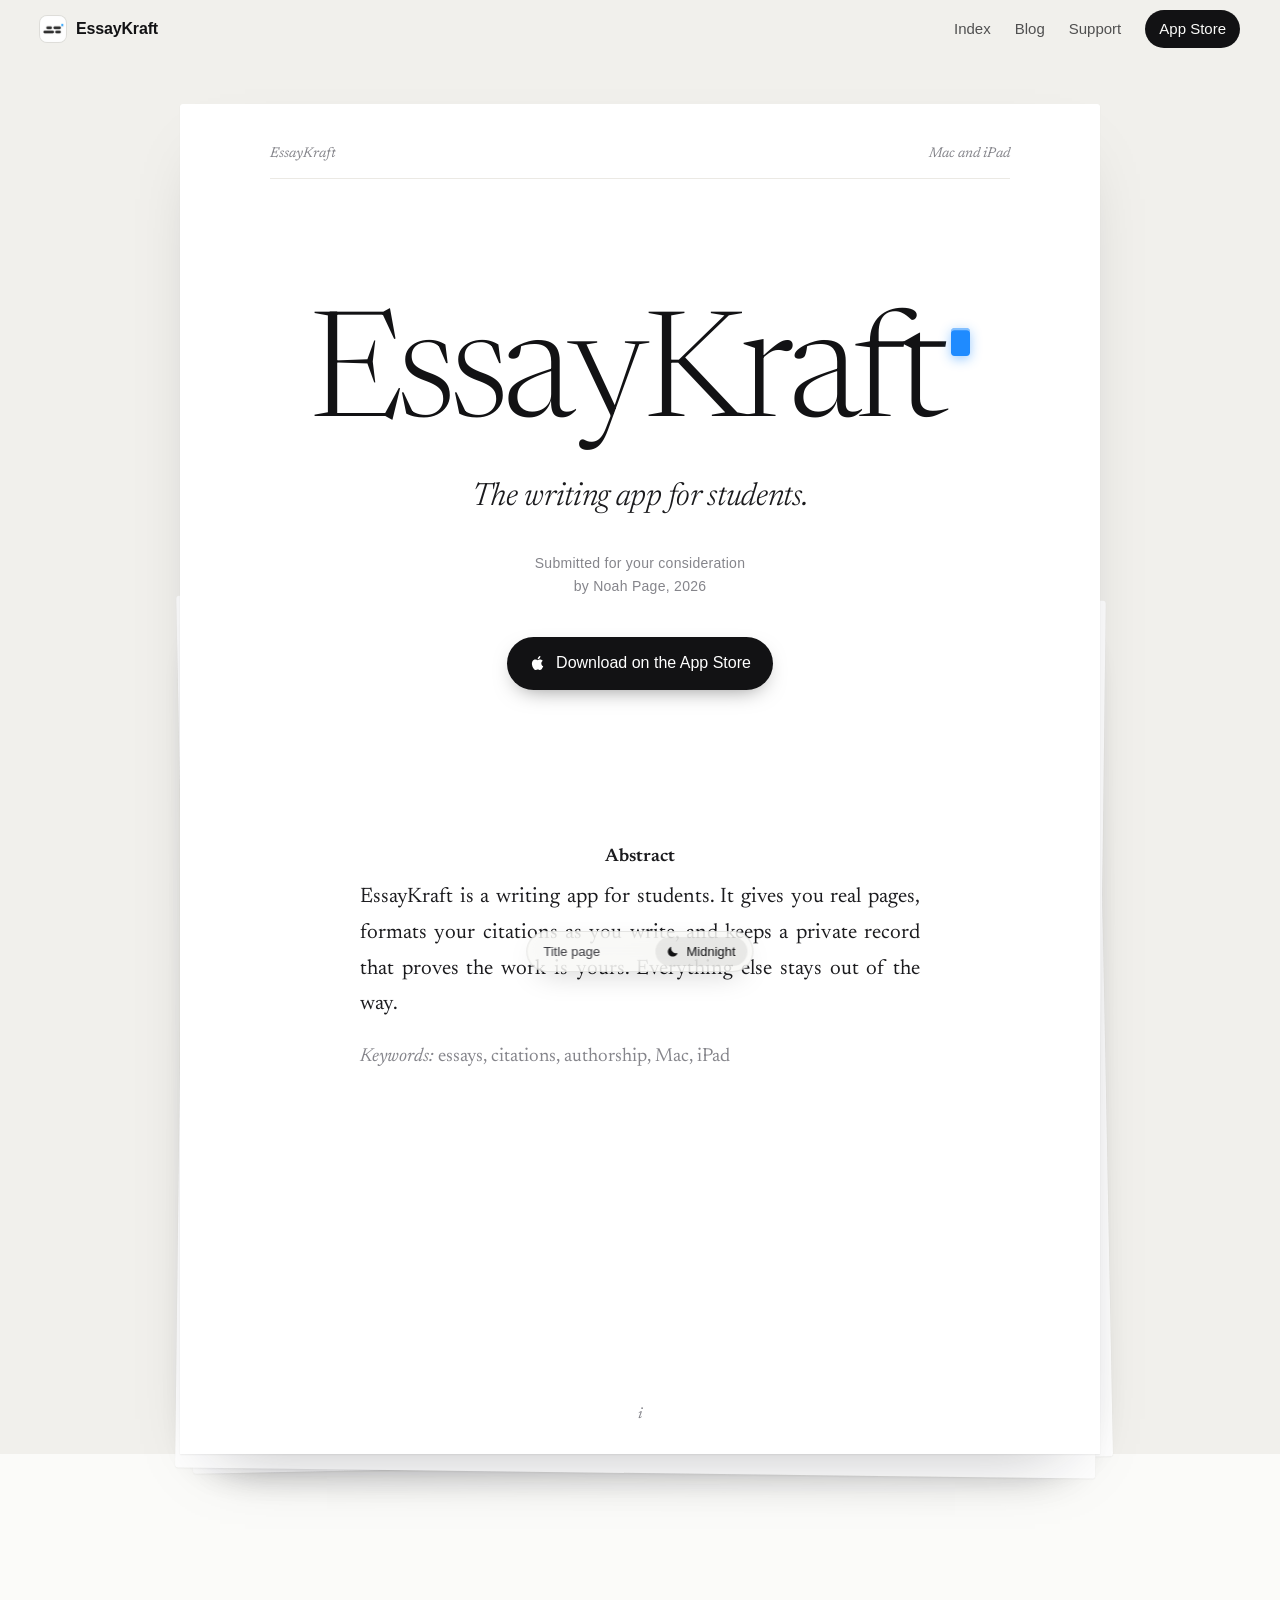
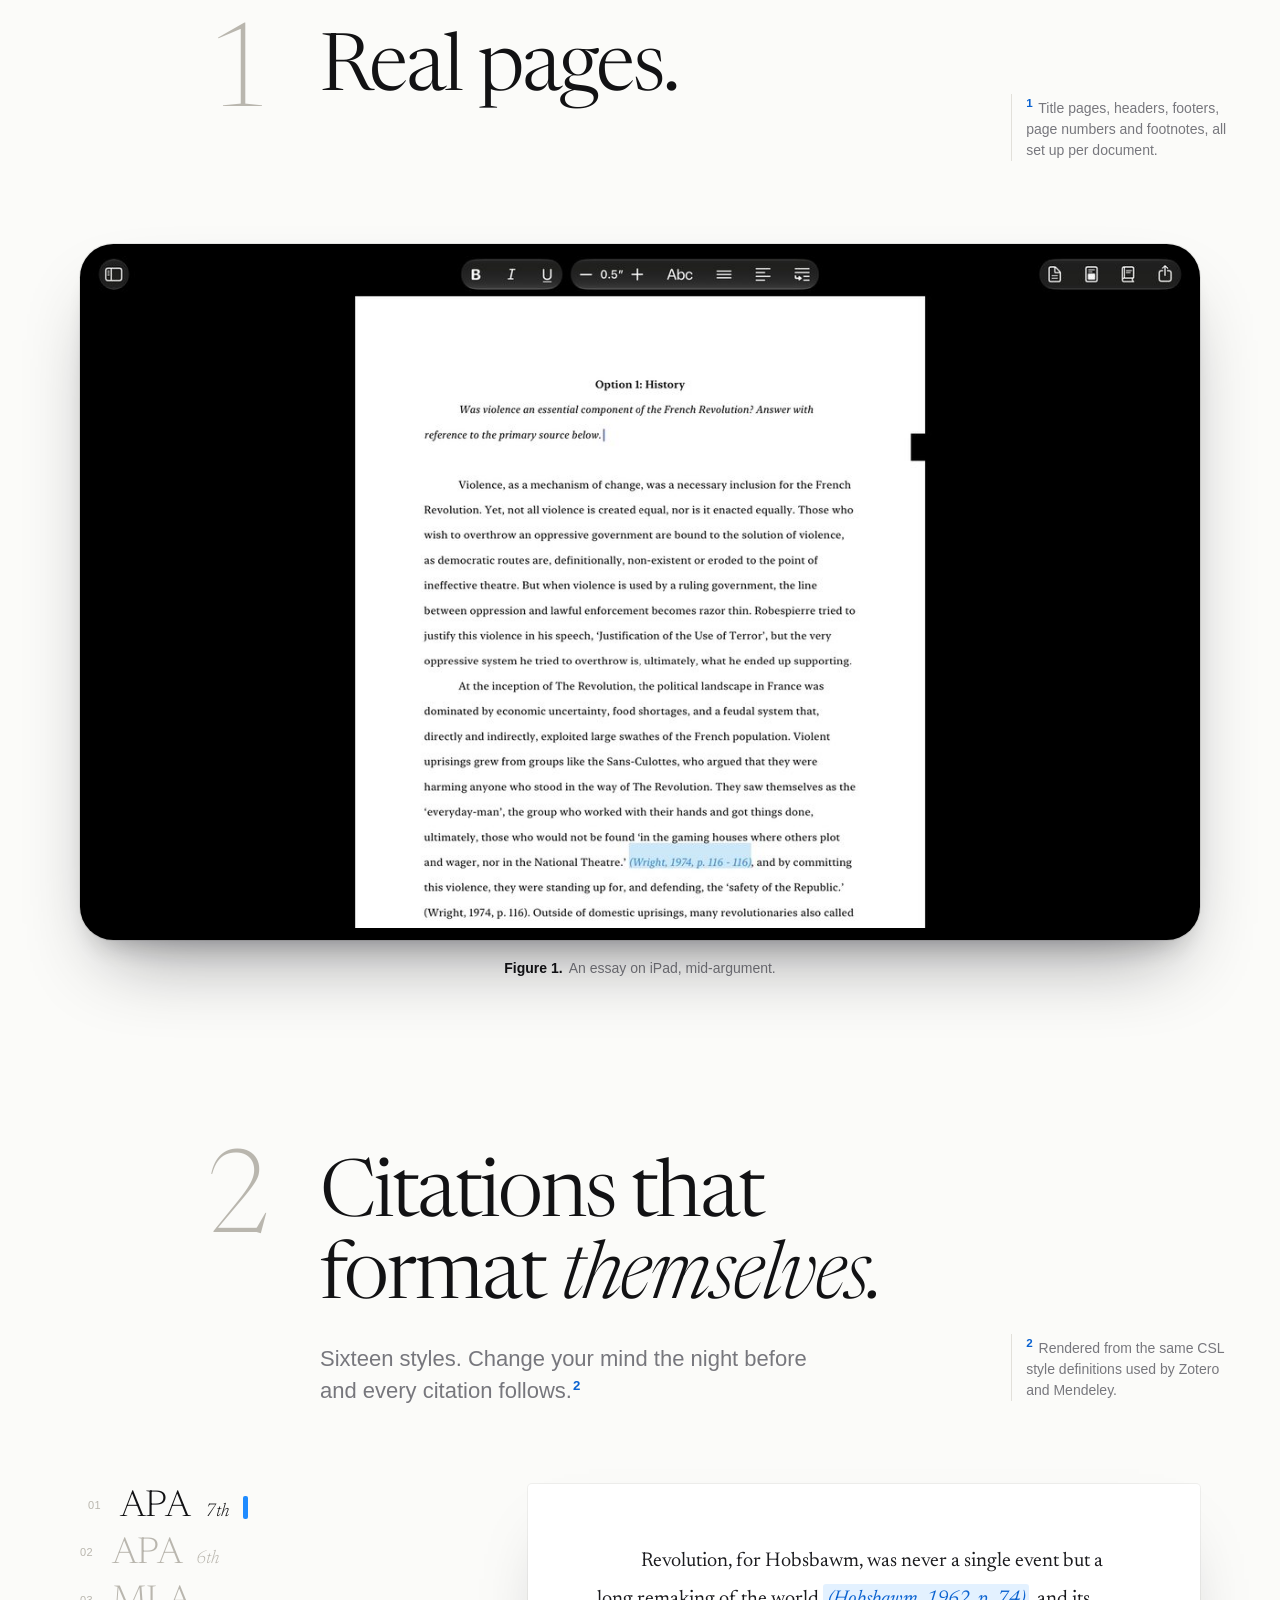
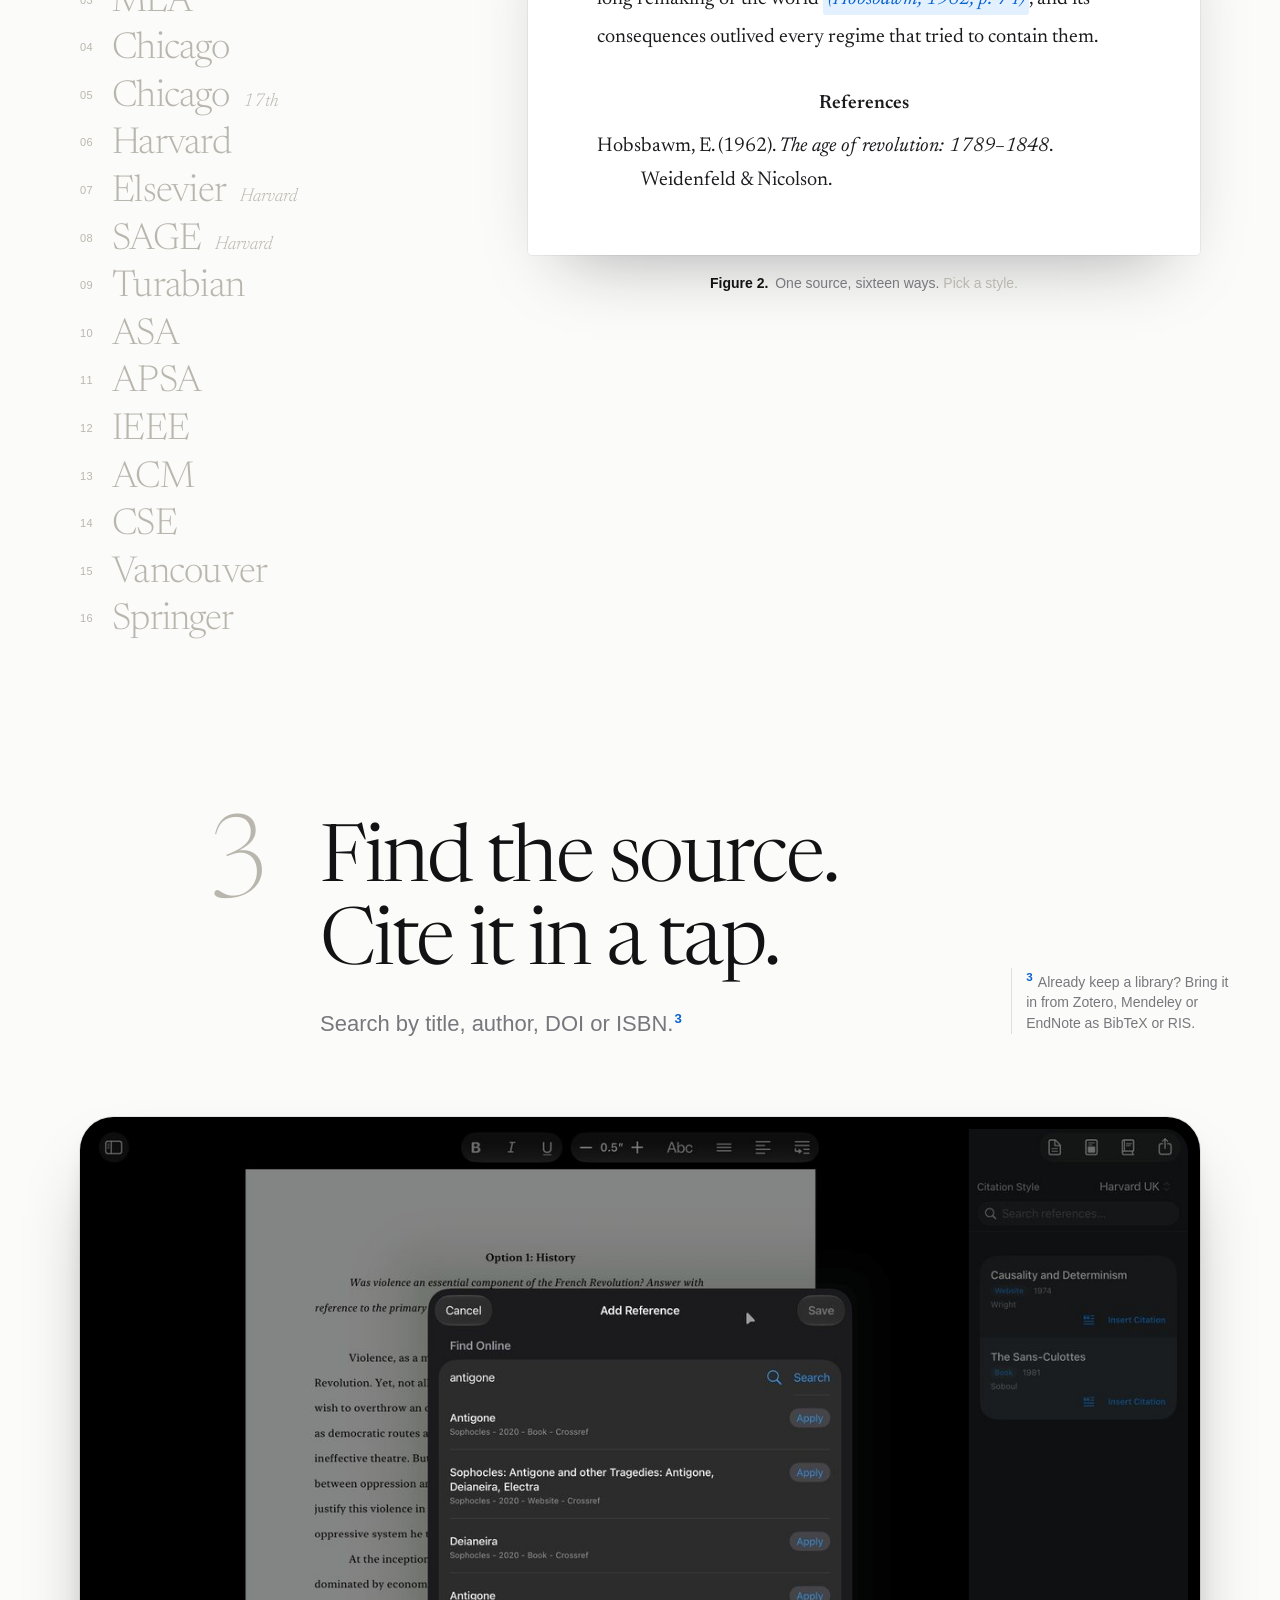
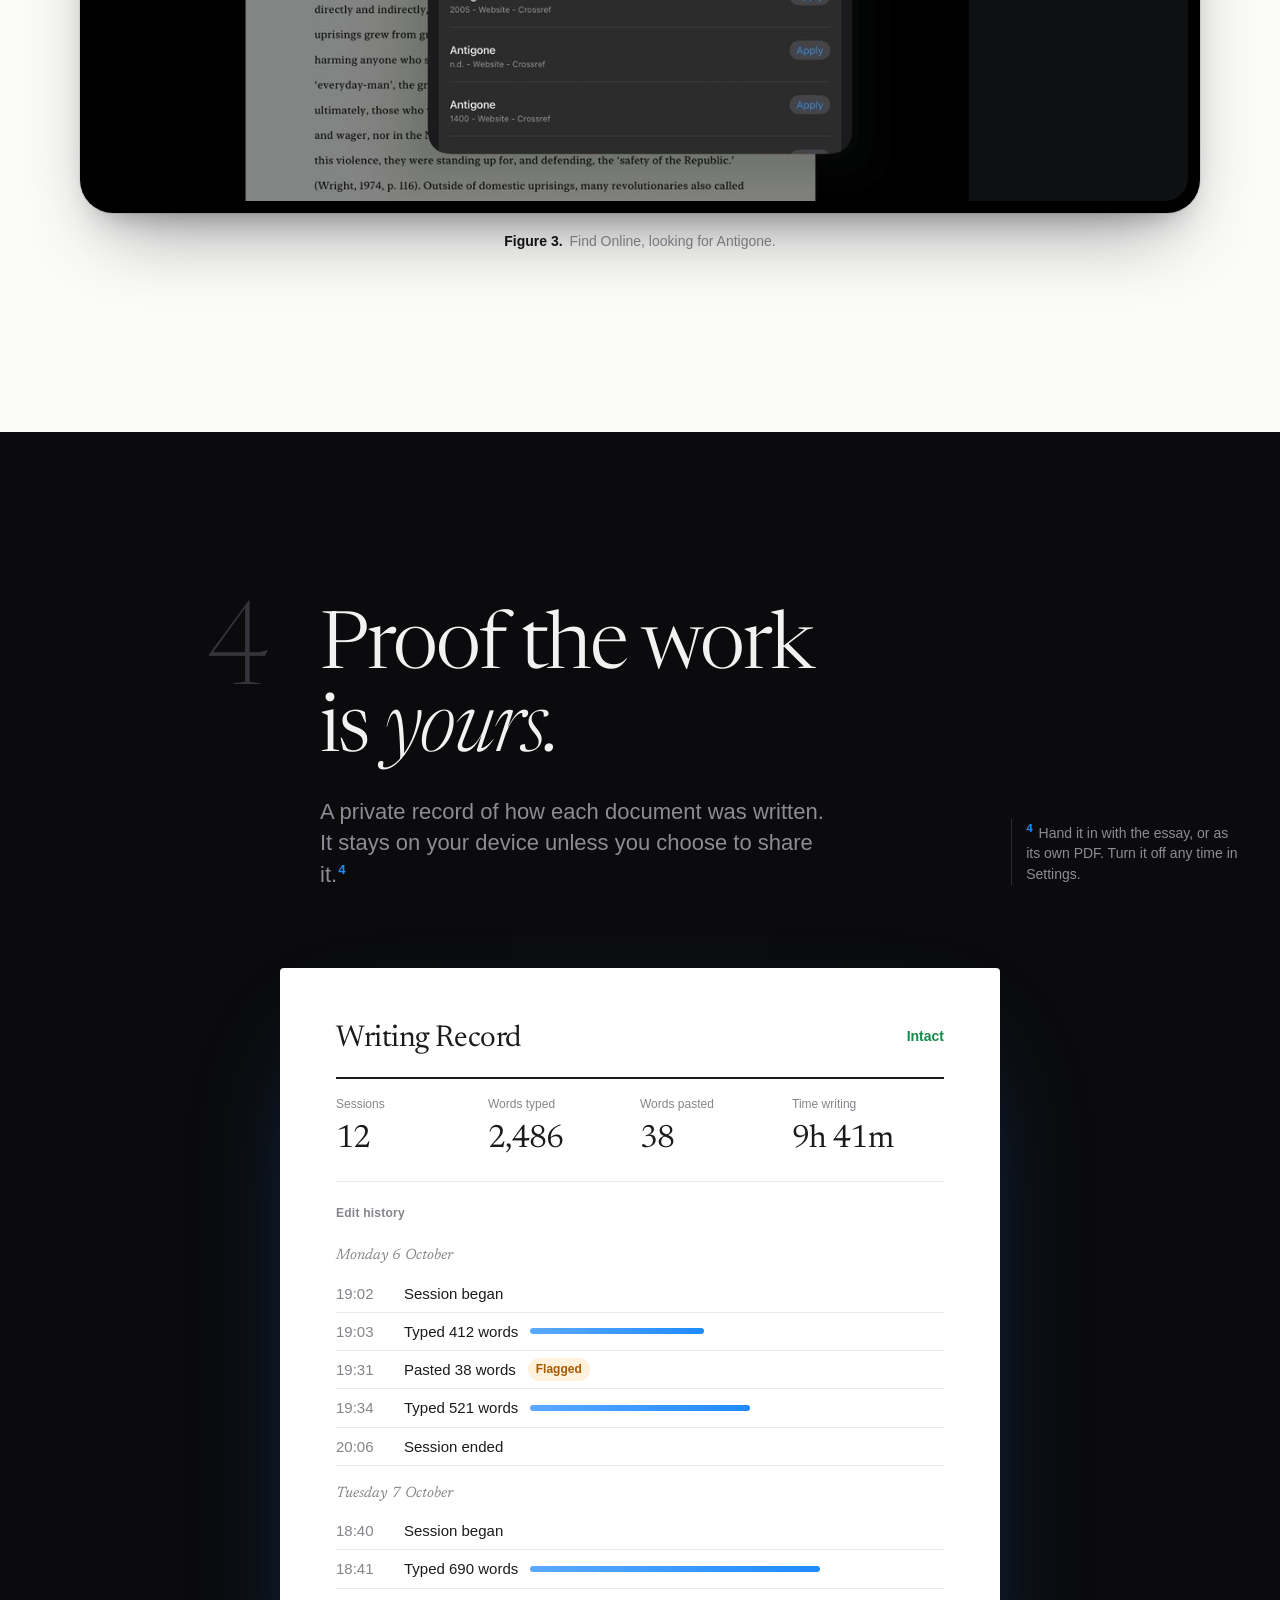
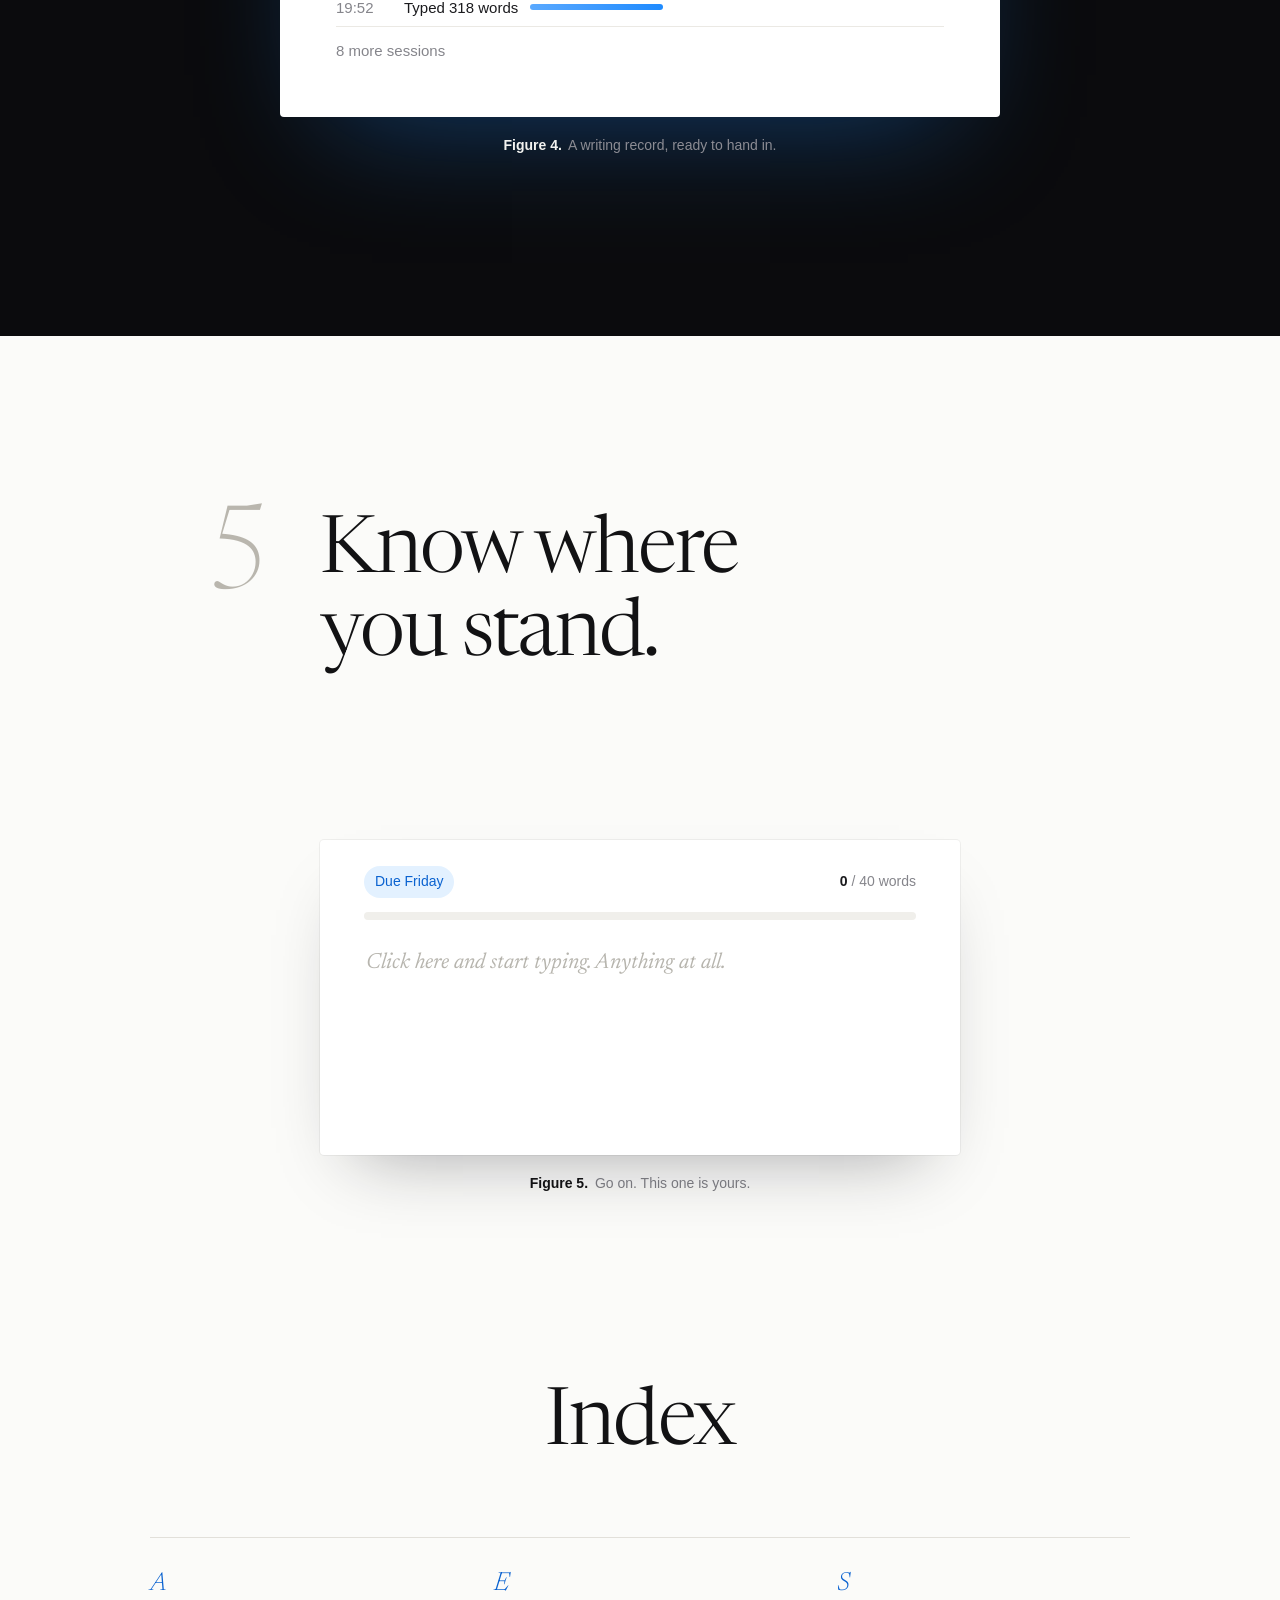
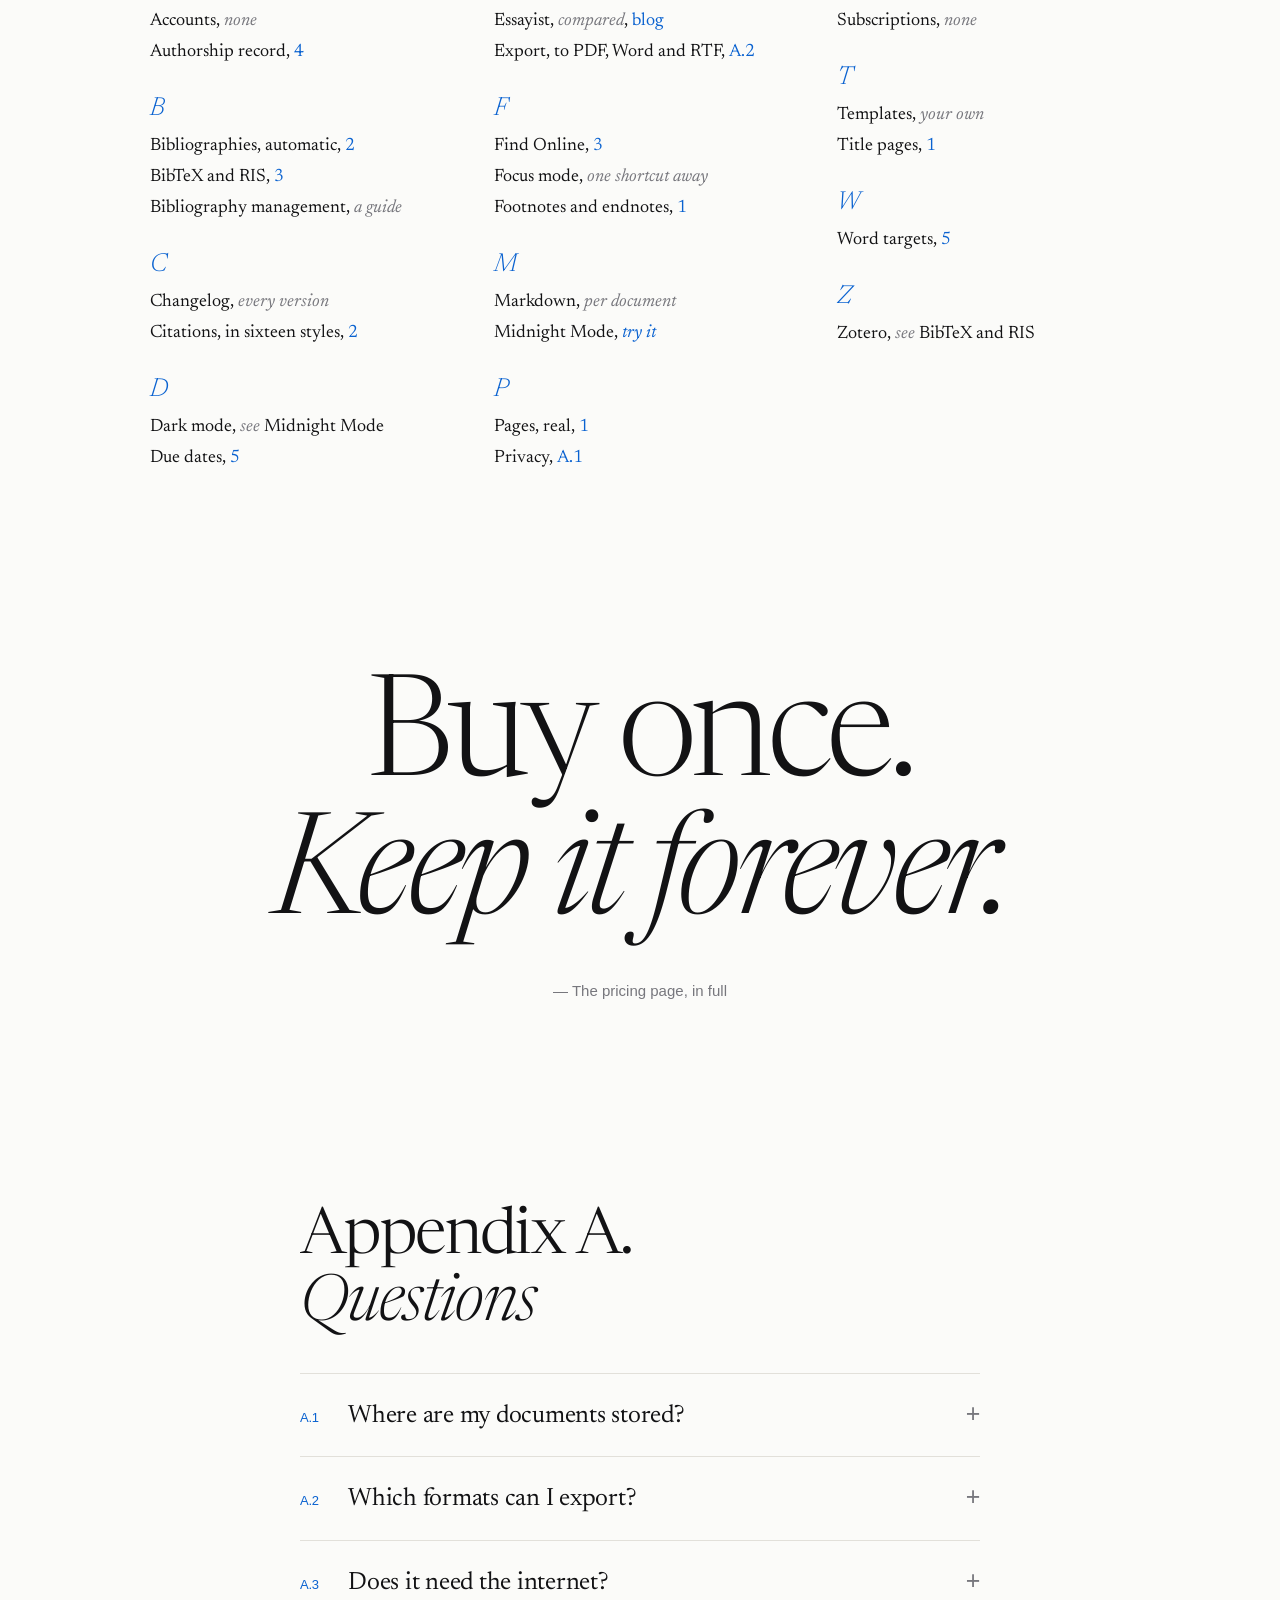
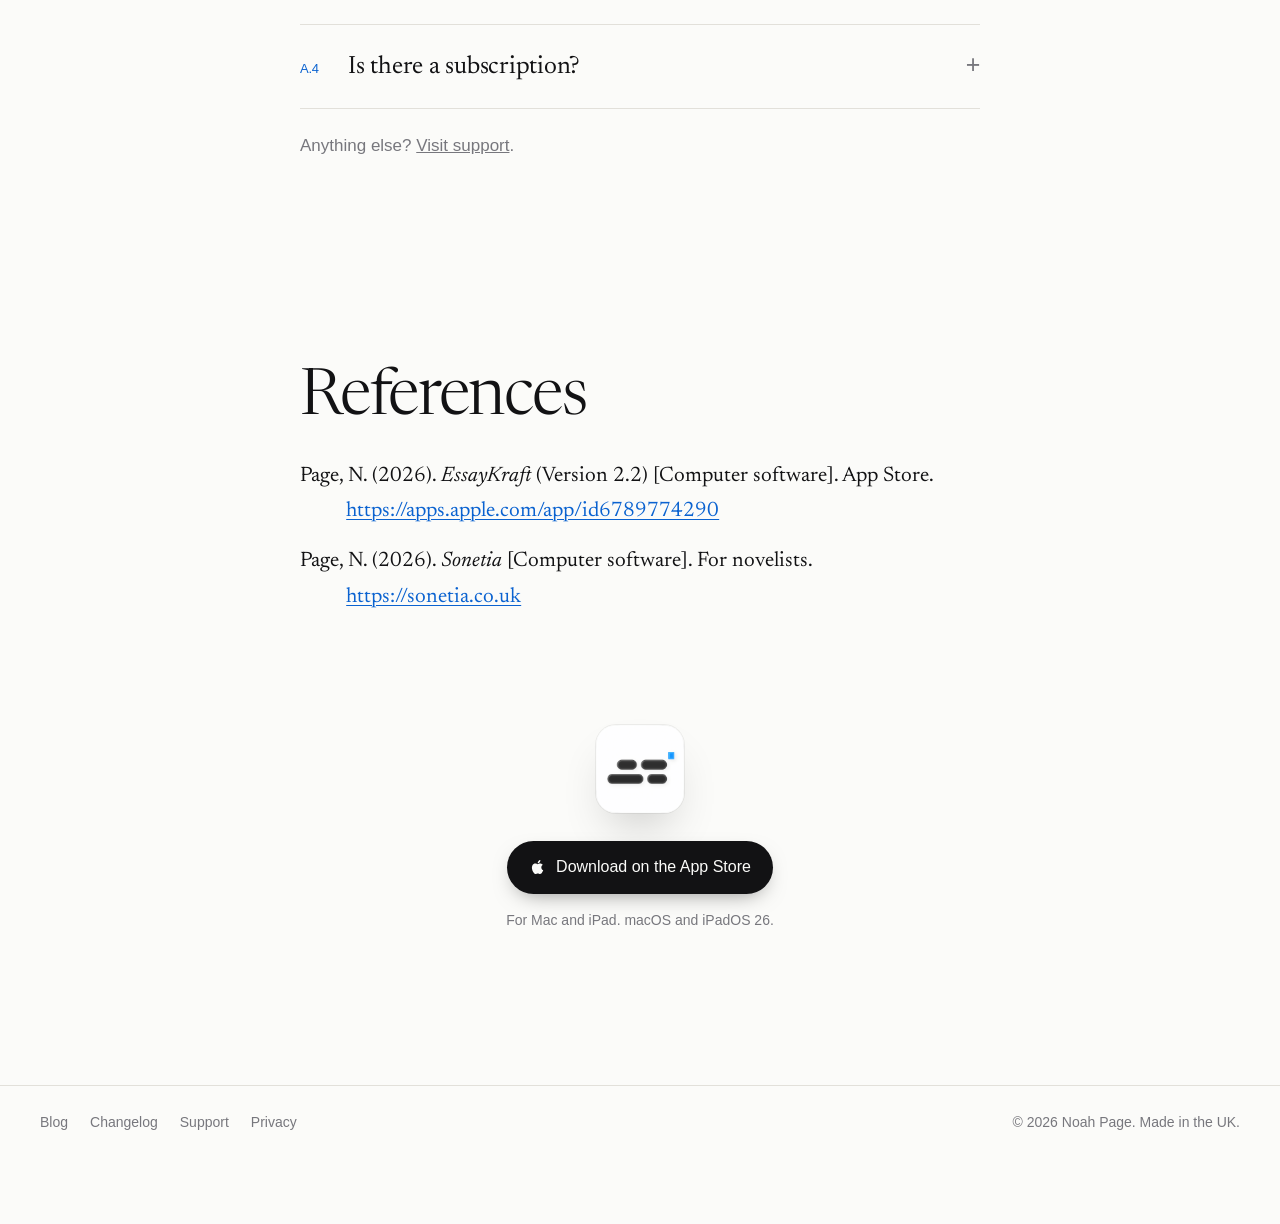
==== commit dc74cc95: "Add a blog and a changelog Two posts written for search: an Essayist comparison and a guide to bibli" ====
--- a/index.html
+++ b/index.html
@@ -23,6 +23,7 @@
   <a class="brand" href="./" aria-label="EssayKraft home"><img src="icon.png" width="26" height="26" alt=""><span>EssayKraft</span></a>
   <nav aria-label="Site">
     <a href="#index">Index</a>
+    <a href="blog/">Blog</a>
     <a href="support.html">Support</a>
     <a class="pill" href="https://apps.apple.com/app/id6789774290">App Store</a>
   </nav>
@@ -193,13 +194,16 @@
         <p>Authorship record, <a href="#authorship">4</a></p></div>
       <div class="group"><h3>B</h3>
         <p>Bibliographies, automatic, <a href="#citations">2</a></p>
-        <p>BibTeX and RIS, <a href="#sources">3</a></p></div>
+        <p>BibTeX and RIS, <a href="#sources">3</a></p>
+        <p>Bibliography management, <a href="blog/bibliography-management.html"><i>a guide</i></a></p></div>
       <div class="group"><h3>C</h3>
+        <p>Changelog, <a href="changelog.html"><i>every version</i></a></p>
         <p>Citations, in sixteen styles, <a href="#citations">2</a></p></div>
       <div class="group"><h3>D</h3>
         <p>Dark mode, <i>see</i> Midnight Mode</p>
         <p>Due dates, <a href="#targets">5</a></p></div>
       <div class="group"><h3>E</h3>
+        <p>Essayist, <i>compared</i>, <a href="blog/essayist-alternative.html">blog</a></p>
         <p>Export, to PDF, Word and RTF, <a href="#q-export">A.2</a></p></div>
       <div class="group"><h3>F</h3>
         <p>Find Online, <a href="#sources">3</a></p>
@@ -257,7 +261,7 @@
 </main>
 
 <footer class="foot">
-  <nav aria-label="Footer"><a href="support.html">Support</a><a href="privacy.html">Privacy</a></nav>
+  <nav aria-label="Footer"><a href="blog/">Blog</a><a href="changelog.html">Changelog</a><a href="support.html">Support</a><a href="privacy.html">Privacy</a></nav>
   <p>© 2026 Noah Page. Made in the UK.</p>
 </footer>
 </body>
